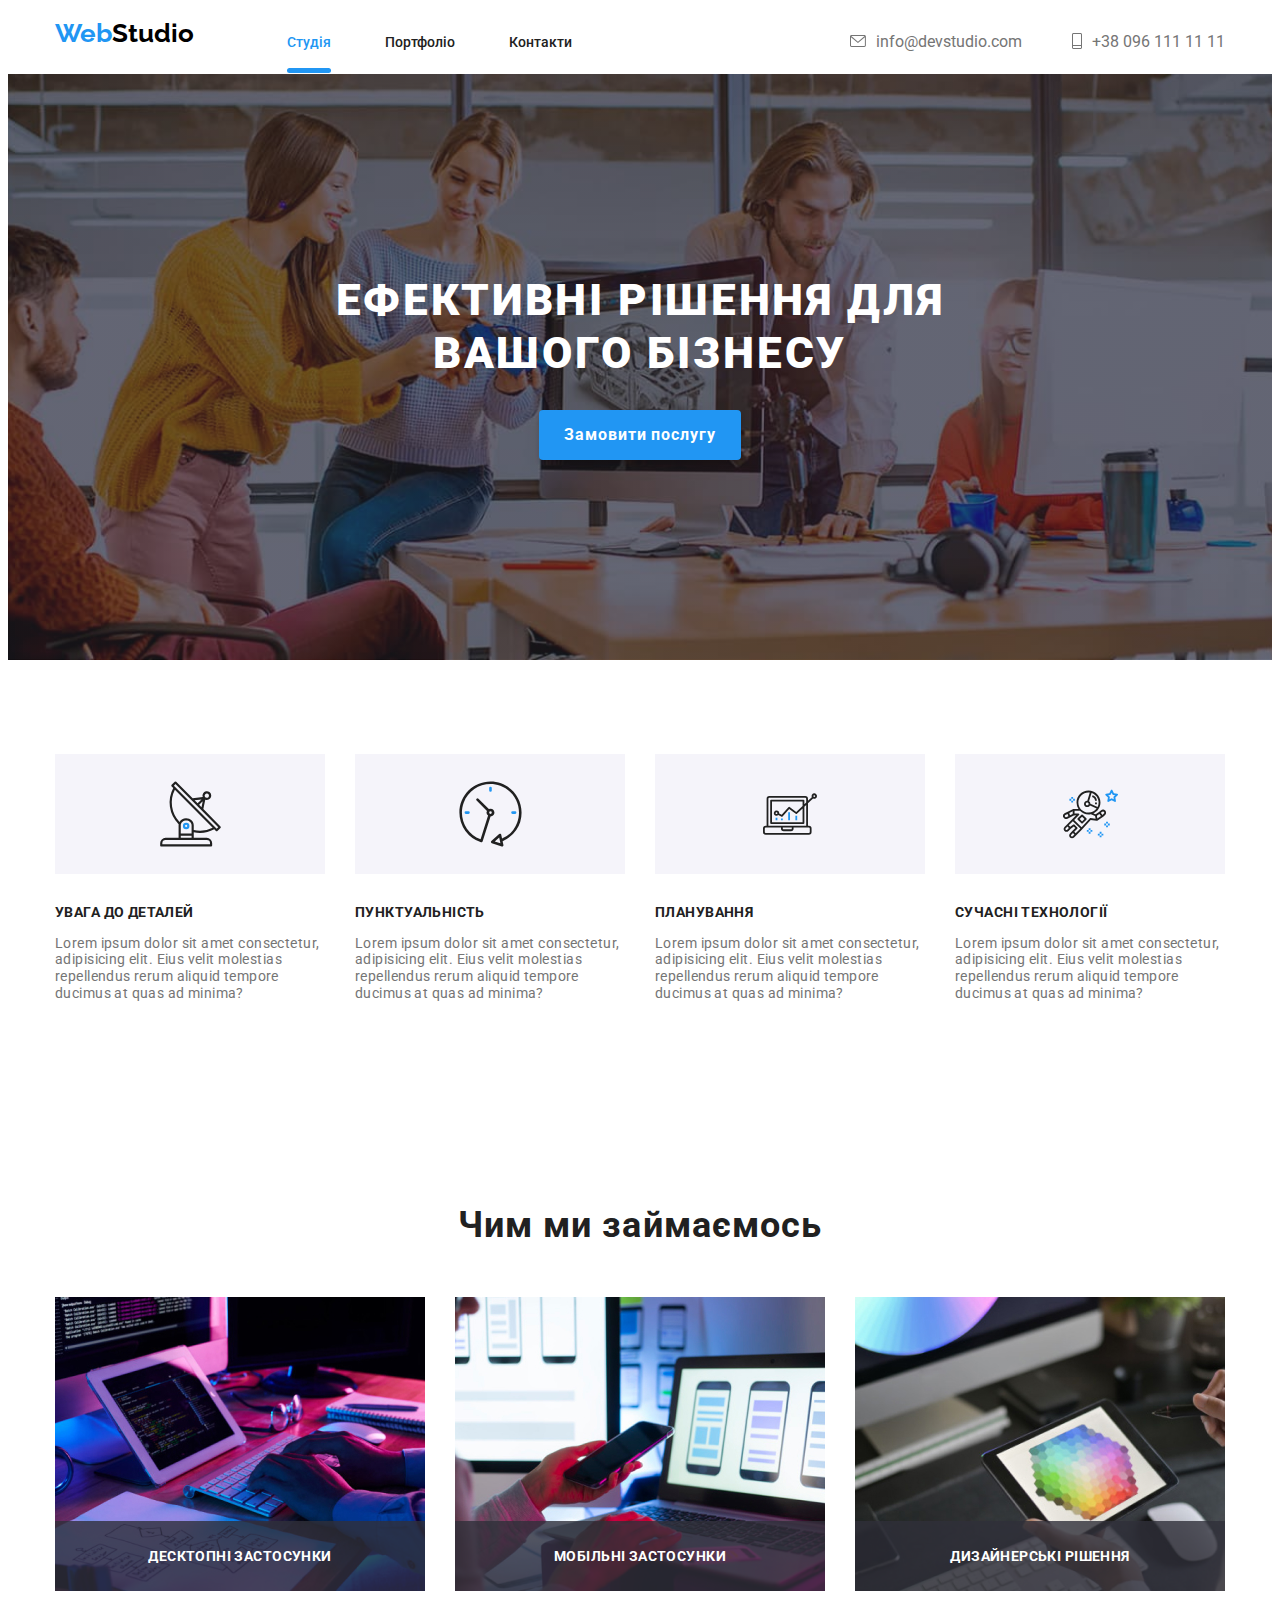
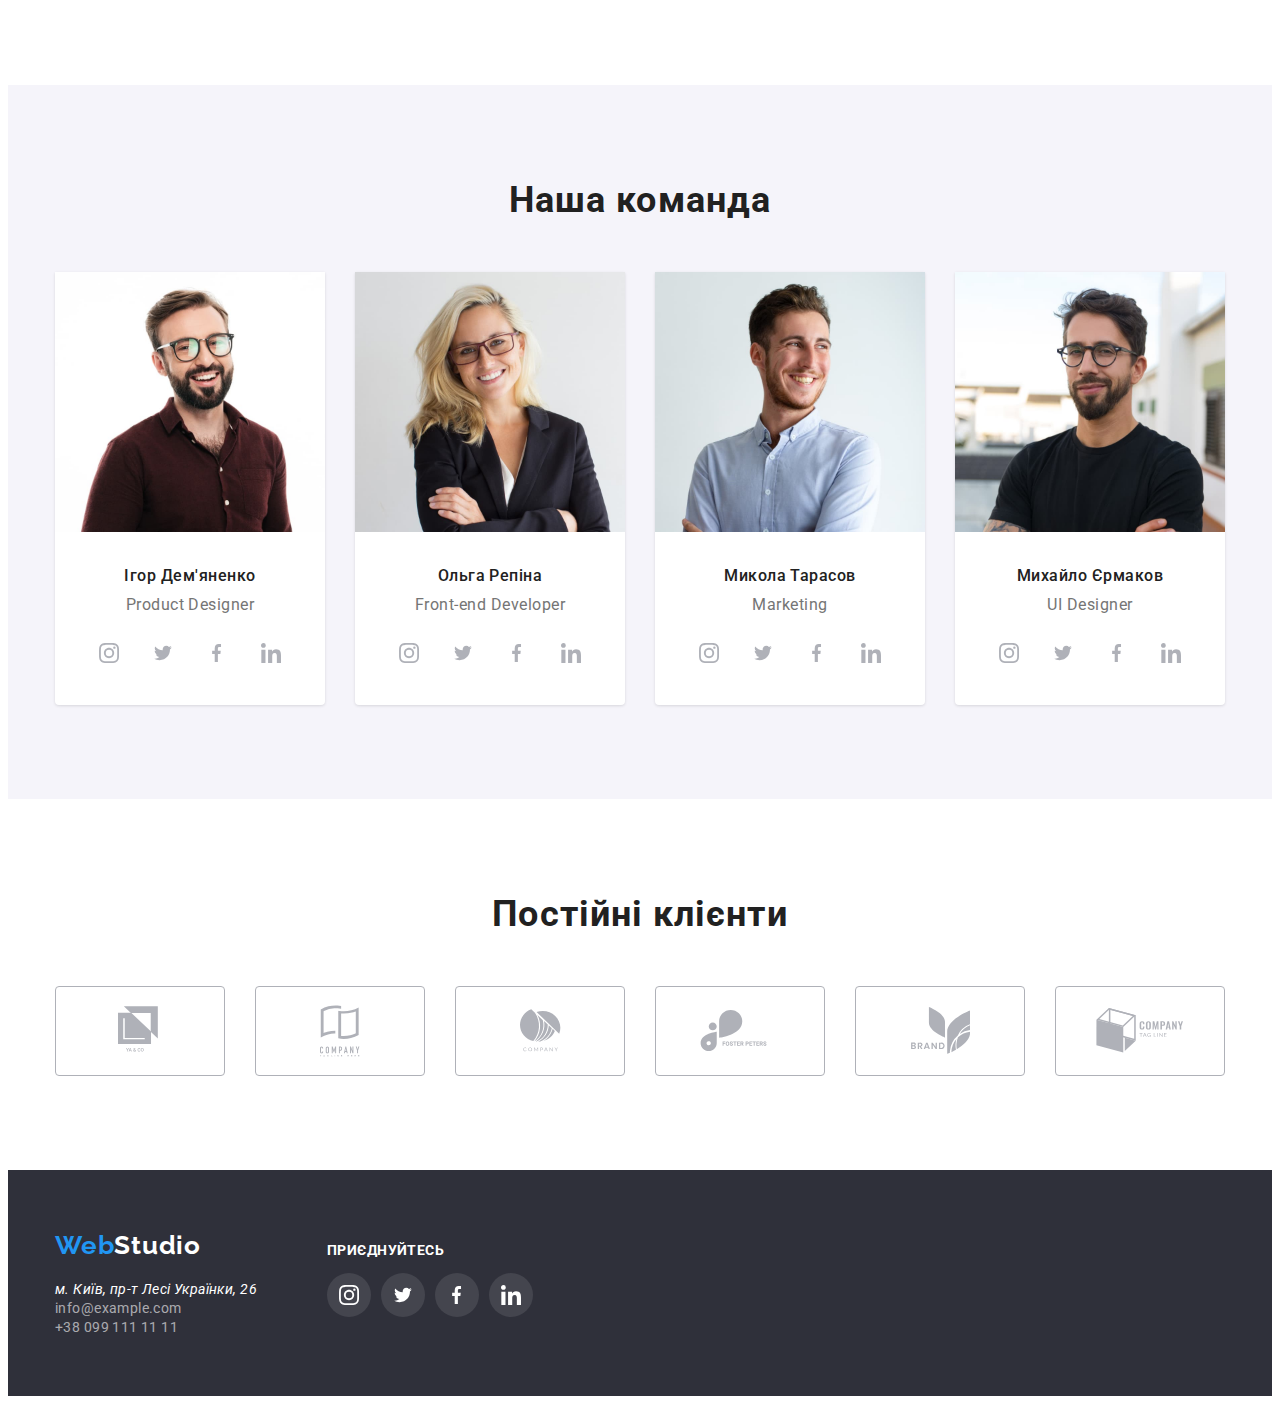
==== index.html @ d53042ca "add files" ====
<!DOCTYPE html>
<html lang="en">
<head>
    <meta charset="UTF-8">
    <meta http-equiv="X-UA-Compatible" content="IE=edge">
    <meta name="viewport" content="width=device-width, initial-scale=1.0">
    <title>WEB studio</title>
    <link href="https://fonts.googleapis.com/css2?family=Roboto:wght@700&family=Roboto:wght@400;500;700;900&display=swap" rel="stylesheet">
    <link href="https://fonts.googleapis.com/css2?family=Raleway:wght@700&family=Roboto:wght@400;500;700;900&display=swap" rel="stylesheet">
    <link rel="stylesheet" href="./css/main.min.css">
</head>
<body>
    <!-- Шапка -->
    <header class="header">
        <div class="container header-nav">
            <a href="./" class="logo"><span class="logo-span">Web</span>Studio</a>
            <nav class="navigation">
                <ul class="nav-list">
                    <li class="list-item"><a href="./" class="nav-link current">Студія</a></li>
                    <li class="list-item"><a href="./portfolio.html" rel="noopener noreferer" class="nav-link">Портфоліо</a></li>
                    <li class="list-item"><a href="" class="nav-link">Контакти</a></li>
                </ul>
            </nav>

            <ul class="link-list">
                <li class="list-link-item">
                    <a href="mailto:info@devstudio.com" class="info-link">
                    <svg class="nav-icons" width="16" height="12">
                        <use href="/img/icons.svg#icon-mail"></use>
                    </svg>
                    info@devstudio.com</a>
                </li>
                <li class="list-link-item">
                    <a href="tel:+380961111111" class="info-link">
                    <svg class="nav-icons" width="10" height="16">
                        <use href="/img/icons.svg#icon-phone"></use>
                    </svg>
                    +38 096 111 11 11</a>
                </li>
            </ul>
        </div>   
    </header>
    <main>
        <!-- Секція герой -->
        <section class="hero-section">
            <h1 class="hero-title">ЕФЕКТИВНІ РІШЕННЯ ДЛЯ<br> ВАШОГО БІЗНЕСУ</h1>
            <button type="button" class="button" data-modal-open>Замовити послугу</button>
            <!-- Модальне вікно -->
            <div class="backdrop is-hidden" data-backdrop>
                <div class="modal">
                    <button type="button" class="modal-button" data-modal-close></button>
                    <!-- Форма -->
                    <form class="form">
                        <h3>Залиште свої дані, ми Вам зателефонуємо</h3>
                        <ul class="fields">
                            <li class="field">
                                <label for="user-name">Ім'я</label>
                                <input class="form-field" type="text" name="user-name" id="user-name">
                                <svg class="form-icon">
                                    <use href="./img/form-icons.svg#icon-person"></use>
                                </svg>
                            </li>
                            <li class="field">
                                <label for="phone-number">Телефон</label>
                                <input class="form-field" type="tel" name="phone-number" id="phone-number">
                                <svg class="form-icon">
                                    <use href="./img/form-icons.svg#icon-phone"></use>
                                </svg>
                            </li>
                            <li class="field">
                                <label for="mail">Пошта</label>
                                <input class="form-field" type="text" name="mail" autocomplete="off" id="mail">
                                <svg class="form-icon">
                                    <use href="./img/form-icons.svg#icon-email"></use>
                                </svg>
                            </li>
                            <li class="field">
                                <label for="comments">Коментарі</label>
                                <textarea placeholder="Введіть текст" name="comments" id="comments" rows="10" class="textarea"></textarea>
                            </li>
                        </ul>
                        <div class="checkbox">
                            <label class="field-label" for="checkbox">
                                <input type="checkbox" name="checkbox" value="checkbox" id="checkbox" class="field-checkbox">
                                <svg width="16" height="15" class="checkbox-icon"><use href="./img/icons.svg#icon-checkbox"></use></svg>
                                Погоджуюсь з розсилкою і приймаю <a href="" class="modal-link">Умови договору</a>
                            </label>
                            
                        </div>
                         
                        <button type="submit">Надіслати</button>
                    </form>
                </div>
            </div>
        </section>
        <!-- Особливості -->
        <section class="section">
            <div class="container">
                <h2 class="visually-hidden">Особливості</h2>
                <ul class="features">
                    <li class="features-item">
                        <div class="features-icon">
                            <svg class="svg-icon" width="65" height="70">
                                <use href="/img/icons.svg#icon-antenna"></use>
                            </svg>
                        </div>
                        <h3 class="features-title">УВАГА ДО ДЕТАЛЕЙ</h3>
                        <p class="features-description">Lorem ipsum dolor sit amet consectetur, adipisicing elit. Eius velit molestias repellendus rerum aliquid tempore ducimus at quas ad minima?</p>
                    </li>
                    <li class="features-item">
                        <div class="features-icon">
                            <svg class="svg-icon" width="65" height="70">
                                <use href="/img/icons.svg#icon-clock"></use>
                            </svg>
                        </div>
                        <h3 class="features-title">ПУНКТУАЛЬНІСТЬ</h3>
                        <p class="features-description">Lorem ipsum dolor sit amet consectetur, adipisicing elit. Eius velit molestias repellendus rerum aliquid tempore ducimus at quas ad minima?</p>
                    </li>
                    <li class="features-item">
                        <div class="features-icon">
                            <svg class="svg-icon" width="70" height="54">
                                <use href="/img/icons.svg#icon-diagram"></use>
                            </svg>
                        </div>
                        <h3 class="features-title">ПЛАНУВАННЯ</h3>
                        <p class="features-description">Lorem ipsum dolor sit amet consectetur, adipisicing elit. Eius velit molestias repellendus rerum aliquid tempore ducimus at quas ad minima?</p>
                    </li>
                    <li class="features-item">
                        <div class="features-icon">
                            <svg class="svg-icon" width="55" height="60">
                                <use href="/img/icons.svg#icon-astronaut"></use>
                            </svg>
                        </div>
                        <h3 class="features-title">СУЧАСНІ ТЕХНОЛОГІЇ</h3>
                        <p class="features-description">Lorem ipsum dolor sit amet consectetur, adipisicing elit. Eius velit molestias repellendus rerum aliquid tempore ducimus at quas ad minima?</p>
                    </li>
                </ul>
            </div>
        </section>
        <!-- Чим ми займаємося -->
        <section class="section">
            <div class="container">
                <H2 class="section-title">Чим ми займаємось</H2>
                <ul class="images">
                    <li class="image-item"><div class="img-overlay"><p>ДЕСКТОПНІ ЗАСТОСУНКИ</p></div><img src="img/img1.jpg" alt="image." class="image"></li>
                    <li class="image-item"><div class="img-overlay"><p>МОБІЛЬНІ ЗАСТОСУНКИ</p></div><img src="img/img2.jpg" alt="image." class="image"></li>
                    <li class="image-item"><div class="img-overlay"><p>ДИЗАЙНЕРСЬКІ РІШЕННЯ</p></div><img src="img/img3.jpg" alt="image." class="image"></li>
                </ul>
            </div>
        </section>
        <!-- Наша команда -->
        <section class="team section">
            <div class="container our_team">
                <h2 class="section-title">Наша команда</h2>
                <ul class="peoples">
                    <li class="team_card">
                        <img src="img/man1.jpg" alt="man" class="team-img">
                        <p class="names">Ігор Дем'яненко</p>
                        <p class="description">Product Designer</p>
                        <ul class="social-network-list">
                            <li class="social-item"><a class="social-link" href=""><svg class="social-icon" width="20" height="20"><use href="./img/icons.svg#icon-instagram"></use></svg></a></li>
                            <li class="social-item"><a class="social-link" href=""><svg class="social-icon" width="20" height="16"><use href="./img/icons.svg#icon-twitter"></use></svg></a></li>
                            <li class="social-item"><a class="social-link" href=""><svg class="social-icon" width="10" height="20"><use href="./img/icons.svg#icon-facebook"></use></svg></a></li>
                            <li class="social-item"><a class="social-link" href=""><svg class="social-icon" width="20" height="20"><use href="./img/icons.svg#icon-linkedin"></use></svg></a></li>
                        </ul>
                    </li>
                    <li class="team_card">
                        <img src="img/woman.jpg" alt="woman" class="team-img">
                        <p class="names">Ольга Репіна</p>
                        <p class="description">Front-end Developer</p>
                        <ul class="social-network-list">
                            <li class="social-item"><a class="social-link" href=""><svg class="social-icon" width="20" height="20"><use href="./img/icons.svg#icon-instagram"></use></svg></a></li>
                            <li class="social-item"><a class="social-link" href=""><svg class="social-icon" width="20" height="16"><use href="./img/icons.svg#icon-twitter"></use></svg></a></li>
                            <li class="social-item"><a class="social-link" href=""><svg class="social-icon" width="10" height="20"><use href="./img/icons.svg#icon-facebook"></use></svg></a></li>
                            <li class="social-item"><a class="social-link" href=""><svg class="social-icon" width="20" height="20"><use href="./img/icons.svg#icon-linkedin"></use></svg></a></li>
                        </ul>
                    </li>
                    <li class="team_card">
                        <img src="img/man2.jpg" alt="man" class="team-img">
                        <p class="names">Микола Тарасов</p>
                        <p class="description">Marketing</p>
                        <ul class="social-network-list">
                            <li class="social-item"><a class="social-link" href=""><svg class="social-icon" width="20" height="20"><use href="./img/icons.svg#icon-instagram"></use></svg></a></li>
                            <li class="social-item"><a class="social-link" href=""><svg class="social-icon" width="20" height="16"><use href="./img/icons.svg#icon-twitter"></use></svg></a></li>
                            <li class="social-item"><a class="social-link" href=""><svg class="social-icon" width="10" height="20"><use href="./img/icons.svg#icon-facebook"></use></svg></a></li>
                            <li class="social-item"><a class="social-link" href=""><svg class="social-icon" width="20" height="20"><use href="./img/icons.svg#icon-linkedin"></use></svg></a></li>
                        </ul>
                    </li>
                    <li class="team_card">
                        <img src="img/man3.jpg" alt="man" class="team-img">
                        <p class="names">Михайло Єрмаков</p>
                        <p class="description">UI Designer</p>
                        <ul class="social-network-list">
                            <li class="social-item"><a class="social-link" href=""><svg class="social-icon" width="20" height="20"><use href="./img/icons.svg#icon-instagram"></use></svg></a></li>
                            <li class="social-item"><a class="social-link" href=""><svg class="social-icon" width="20" height="16"><use href="./img/icons.svg#icon-twitter"></use></svg></a></li>
                            <li class="social-item"><a class="social-link" href=""><svg class="social-icon" width="10" height="20"><use href="./img/icons.svg#icon-facebook"></use></svg></a></li>
                            <li class="social-item"><a class="social-link" href=""><svg class="social-icon" width="20" height="20"><use href="./img/icons.svg#icon-linkedin"></use></svg></a></li>
                        </ul>
                    </li>
                </ul>
            </div>
        </section>
        <!-- Клієнти -->
        <section class="section">
            <div class="container">
                <h2 class="section-title">Постійні клієнти</h2>
                <ul class="customers-list">
                    <li class="customer-item"><a class="customer-link" href=""><svg class="customer-icon" width="44" height="49"><use href="./img/icons.svg#icon-logo-1"></use></svg></a></li>
                    <li class="customer-item"><a class="customer-link" href=""><svg class="customer-icon" width="40" height="52"><use href="./img/icons.svg#icon-logo-2"></use></svg></a></li>
                    <li class="customer-item"><a class="customer-link" href=""><svg class="customer-icon" width="41" height="43"><use href="./img/icons.svg#icon-logo-3"></use></svg></a></li>
                    <li class="customer-item"><a class="customer-link" href=""><svg class="customer-icon" width="80" height="42"><use href="./img/icons.svg#icon-logo-4"></use></svg></a></li>
                    <li class="customer-item"><a class="customer-link" href=""><svg class="customer-icon" width="59" height="47"><use href="./img/icons.svg#icon-logo-5"></use></svg></a></li>
                    <li class="customer-item"><a class="customer-link" href=""><svg class="customer-icon" width="88" height="45"><use href="./img/icons.svg#icon-logo-6"></use></svg></a></li>
                </ul>
            </div>
            
        </section>
    </main>
    <!-- Підвал -->
    <footer class="footer">
        <div class="container footer_div">
            <div>
                <a href="" class="logofooter"><span class="logo-span">Web</span>Studio</a>
                <address class="address">м. Київ, пр-т Лесі Українки, 26</address>
                <ul>
                    <li><a href="mailto:info@example.com" class="footer-link">info@example.com</a></li>
                    <li><a href="tel:+380961111111" class="footer-link">+38 099 111 11 11</a></li>
                </ul>
            </div>
            
            <div class="join">
                <h3>ПРИЄДНУЙТЕСЬ</h3>
                <ul class="footer-icons">
                    <li class="social-item"><a class="footer-social-link" href=""><svg class="footer-icon" width="20" height="20"><use href="./img/icons.svg#icon-instagram"></use></svg></a></li>
                    <li class="social-item"><a class="footer-social-link" href=""><svg class="footer-icon" width="20" height="16"><use href="./img/icons.svg#icon-twitter"></use></svg></a></li>
                    <li class="social-item"><a class="footer-social-link" href=""><svg class="footer-icon" width="10" height="20"><use href="./img/icons.svg#icon-facebook"></use></svg></a></li>
                    <li class="social-item"><a class="footer-social-link" href=""><svg class="footer-icon" width="20" height="20"><use href="./img/icons.svg#icon-linkedin"></use></svg></a></li>
                </ul>
            </div>
        </div>
    </footer>

    <script>
        const refs = {
            openModalBtn: document.querySelector("[data-modal-open]"),
            closeModalBtn: document.querySelector("[data-modal-close]"),
            backdrop: document.querySelector("[data-backdrop]"),
        };

        refs.openModalBtn.addEventListener('click', toggleModal);
        refs.closeModalBtn.addEventListener('click', toggleModal);

        function toggleModal() {
            refs.backdrop.classList.toggle('is-hidden');
        }
    </script>
</body>
</html>
---- css/main.min.css ----
:root{--primary-color: #212121;--text-color: #757575;--secondary-color: #FFFFFF;--secondary-link-color: rgba(255, 255, 255, 0.6);--accent-color: #2196F3;--grey: #F5F4FA;--svg: #AFB1B8}html{-webkit-box-sizing:border-box;box-sizing:border-box}*,*::before,*::after{-webkit-box-sizing:inherit;box-sizing:inherit}body{color:var(--text-color);background-color:var(--secondary-color);font-family:roboto,sans-serif}a{text-decoration:none}h1,h2,h3,p,ul{margin-top:0}ul{list-style:none;margin:0;padding:0}.section{padding-top:94px;padding-bottom:94px;margin-top:0;margin-bottom:0}.section-title{color:var(--primary-color);font-family:Roboto,sans-serif;font-weight:700;font-size:36px;line-height:1.2;text-align:center;letter-spacing:.03em;margin-bottom:50px}.container{width:1200px;margin-right:auto;margin-left:auto;padding-left:15px;padding-right:15px;margin-top:0px}.visually-hidden{position:absolute;width:1px;height:1px;border:0;margin:-1px;padding:0;clip:rect(0 0 0 0);overflow:hidden}.line{position:absolute;width:100%;height:0px;left:0px;top:66px;border:.5px solid #ececec}.logo-span,.nav-link:hover,.nav-link:focus,.info-link:hover,.info-link:focus{color:var(--accent-color)}.header-nav{margin-bottom:0}.logo{color:#000;font-family:Raleway,sans-serif;font-weight:700;font-size:26px;line-height:1.2;letter-spacing:3%;margin-top:10px;margin-bottom:25px}.nav-list{list-style:none;display:-webkit-box;display:-ms-flexbox;display:flex;margin-left:93px}.list-item{color:var(--text-color);margin-right:54px}.list-item:last-child{margin-right:0}.nav-link{color:var(--primary-color);font-family:Roboto,sans-serif;font-weight:500;font-size:14px;line-height:1.2;position:relative;padding-top:23px;padding-bottom:23px}.nav-link.current{color:var(--accent-color)}.nav-link.current::after{position:absolute;content:"";bottom:0;left:0;height:5px;width:100%;background-color:var(--accent-color);border-radius:4px}.header-nav,.link-list{display:-webkit-box;display:-ms-flexbox;display:flex;-webkit-box-pack:start;-ms-flex-pack:start;justify-content:flex-start;-webkit-box-align:center;-ms-flex-align:center;align-items:center}.link-list li+li{margin-left:50px}.link-list{margin-left:auto}.info-link{display:-webkit-box;display:-ms-flexbox;display:flex;-webkit-box-align:center;-ms-flex-align:center;align-items:center;color:var(--text-color)}.link-list .info-link:hover,.link-list .info-link:focus{fill:var(--accent-color)}.nav-icons{margin-right:10px;fill:currentColor}.hero-section{background-color:#2f303a;padding-bottom:200px;padding-top:200px;text-align:center;background-image:-webkit-gradient(linear, left top, right top, from(rgba(47, 48, 58, 0.4)), to(rgba(47, 48, 58, 0.4))),url(../img/background.jpg);background-image:linear-gradient(to right, rgba(47, 48, 58, 0.4), rgba(47, 48, 58, 0.4)),url(../img/background.jpg);background-position:center;background-size:cover;background-repeat:no-repeat}.hero-title{color:var(--secondary-color);font-family:Roboto,sans-serif;font-weight:900;font-size:44px;line-height:1.2;margin-right:auto;margin-left:auto;margin-bottom:30px;letter-spacing:.06em}.button{background-color:var(--accent-color);color:var(--secondary-color);font-family:Roboto,sans-serif;font-weight:700;font-size:16px;line-height:1.2;text-align:center;border:none;border-radius:4px;min-width:200px;height:50px;display:inline-block;padding:10px 25px;-webkit-box-shadow:0px 4px 4px rgba(0,0,0,.15);box-shadow:0px 4px 4px rgba(0,0,0,.15);letter-spacing:.06em;cursor:pointer}.backdrop{position:fixed;z-index:2;top:0;left:0;width:100%;height:100%;background-color:rgba(0,0,0,.2);opacity:1;-webkit-transition:opacity 300ms cubic-bezier(0.4, 0, 0.2, 1);transition:opacity 300ms cubic-bezier(0.4, 0, 0.2, 1)}.backdrop.is-hidden{opacity:0;pointer-events:none}.modal{position:absolute;top:50%;left:50%;width:528px;height:581px;padding:40px;background-color:var(--secondary-color);-webkit-transform:translate(-50%, -50%) scale(1);transform:translate(-50%, -50%) scale(1);-webkit-transition:-webkit-transform 300ms cubic-bezier(0.4, 0, 0.2, 1);transition:-webkit-transform 300ms cubic-bezier(0.4, 0, 0.2, 1);transition:transform 300ms cubic-bezier(0.4, 0, 0.2, 1);transition:transform 300ms cubic-bezier(0.4, 0, 0.2, 1), -webkit-transform 300ms cubic-bezier(0.4, 0, 0.2, 1)}.backdrop.is-hidden .modal{-webkit-transform:translate(-50%, -50%) scale(0.7);transform:translate(-50%, -50%) scale(0.7)}.modal-button{position:absolute;background-image:url(../img/close.svg);width:30px;height:30px;top:8px;right:8px;border:none;background-color:var(--secondary-color);cursor:pointer}.form,.fields,.field{display:-webkit-box;display:-ms-flexbox;display:flex;-webkit-box-orient:vertical;-webkit-box-direction:normal;-ms-flex-direction:column;flex-direction:column}.form h3{font-size:20px;margin-bottom:30px;color:var(--primary-color)}.field{position:relative}.field:not(:last-child){margin-bottom:10px}.field:focus-within .form-field,.field:hover .form-field,.field:focus-within .textarea,.field:hover .textarea{border:1px solid var(--accent-color)}.field:focus-within .form-icon,.field:hover .form-icon{fill:var(--accent-color)}.form-field,.textarea{padding-left:42px;height:40px;border:1px solid rgba(33,33,33,.2);border-radius:4px;-webkit-transition:border 250ms cubic-bezier(0.4, 0, 0.2, 1);transition:border 250ms cubic-bezier(0.4, 0, 0.2, 1);outline:none}.form label{text-align:left;margin-bottom:4px}.form-icon{position:absolute;top:35px;left:14px;width:18px;height:18px;fill:#212121;-webkit-transition:fill 250ms cubic-bezier(0.4, 0, 0.2, 1);transition:fill 250ms cubic-bezier(0.4, 0, 0.2, 1)}.field-checkbox{-webkit-appearance:none;-moz-appearance:none;appearance:none}.checkbox-icon{display:inline-block;margin-right:8px;padding:0;border:2px solid var(--primary-color);border-radius:2px}.field-checkbox:focus-within+.checkbox-icon{border:2px solid var(--accent-color)}.field-checkbox:checked+.checkbox-icon{background-color:var(--accent-color);border:2px solid var(--accent-color)}.field-label a{color:var(--accent-color);text-decoration:underline}.textarea{resize:none;height:120px;font-size:14px;padding:12px 16px;margin-bottom:20px}.checkbox{margin-bottom:15px}.form button{width:200px;height:50px;background:#2196f3;color:var(--secondary-color);border:none;border-radius:4px;font-family:Roboto,sans-serif;font-weight:700;font-size:16px;line-height:30px;letter-spacing:.06em;text-align:center;margin-right:auto;margin-left:auto;cursor:pointer;margin-bottom:40px}.features{display:-webkit-box;display:-ms-flexbox;display:flex;-webkit-box-pack:justify;-ms-flex-pack:justify;justify-content:space-between}.features-title{color:var(--primary-color);font-family:Roboto,sans-serif;font-weight:700;font-size:14px;line-height:1.2;letter-spacing:.03em}.features-description{color:var(--text-color);font-family:Roboto,sans-serif;font-weight:400;font-weight:400;font-size:14px;line-height:1.2;letter-spacing:.03em}.features-item{width:270px}.features-icon{background-color:var(--grey);width:270px;height:120px;display:-webkit-box;display:-ms-flexbox;display:flex;-webkit-box-pack:center;-ms-flex-pack:center;justify-content:center;-webkit-box-align:center;-ms-flex-align:center;align-items:center;margin-bottom:30px}.team{background-color:#f5f4fa}.peoples{display:-webkit-box;display:-ms-flexbox;display:flex}.team_card{background-color:#fff;-webkit-box-shadow:0px 2px 1px 0px rgba(0,0,0,.2);box-shadow:0px 2px 1px 0px rgba(0,0,0,.2);-webkit-box-shadow:0px 1px 1px 0px rgba(0,0,0,.1411764706);box-shadow:0px 1px 1px 0px rgba(0,0,0,.1411764706);-webkit-box-shadow:0px 1px 3px 0px rgba(0,0,0,.1215686275);box-shadow:0px 1px 3px 0px rgba(0,0,0,.1215686275);text-align:center;border-radius:0px 0px 4px 4px;width:270px;padding-bottom:30px}.team_card:not(:last-child){margin-right:30px}.team-img{width:270px;height:260px;margin-bottom:30px}.names{color:var(--primary-color);font-family:Roboto,sans-serif;font-weight:500;font-size:16px;line-height:1.2;letter-spacing:.03em;margin-bottom:10px}.description{color:var(--text-color);font-family:Roboto,sans-serif;font-weight:400;font-size:16px;line-height:1.2;letter-spacing:.03em;margin-bottom:16px}.social-network-list{display:-webkit-box;display:-ms-flexbox;display:flex;-webkit-box-pack:center;-ms-flex-pack:center;justify-content:center;-webkit-box-align:center;-ms-flex-align:center;align-items:center}.social-item:not(:last-child){margin-right:10px}.social-link{display:-webkit-inline-box;display:-ms-inline-flexbox;display:inline-flex;-webkit-box-align:center;-ms-flex-align:center;align-items:center;-webkit-box-pack:center;-ms-flex-pack:center;justify-content:center;width:44px;height:44px;border-radius:50%;fill:var(--svg)}.social-link:hover,.social-link:focus{fill:var(--secondary-color);background-color:var(--accent-color)}.images{display:-webkit-box;display:-ms-flexbox;display:flex;-webkit-box-pack:justify;-ms-flex-pack:justify;justify-content:space-between}.image{width:370px}.image-item{position:relative;width:370px;height:294px}.image-item:not(:last-child){margin-right:30px}.img-overlay{position:absolute;z-index:1;left:0;bottom:0;width:100%;height:70px;background:rgba(47,48,58,.8);padding-top:27px;padding-bottom:27px;text-align:center}.img-overlay p{color:var(--secondary-color);font-family:Roboto,sans-serif;font-weight:700;font-size:14px;line-height:1.2;letter-spacing:.03em}.customers-list{display:-webkit-box;display:-ms-flexbox;display:flex;-webkit-box-pack:center;-ms-flex-pack:center;justify-content:center;-webkit-box-align:center;-ms-flex-align:center;align-items:center}.customer-link{width:170px;height:90px;border:1px solid var(--svg);border-radius:4px;display:-webkit-box;display:-ms-flexbox;display:flex;-webkit-box-pack:center;-ms-flex-pack:center;justify-content:center;-webkit-box-align:center;-ms-flex-align:center;align-items:center;fill:var(--svg)}.customer-link:hover{fill:var(--accent-color);border:1px solid var(--accent-color)}.customer-item:not(:last-child){margin-right:30px}.footer{background-color:#2f303a;padding-top:60px;padding-bottom:60px}.footer_div{display:-webkit-box;display:-ms-flexbox;display:flex}.logofooter{color:var(--secondary-color);font-family:Raleway,sans-serif;font-weight:700;font-size:26px;line-height:1.2;letter-spacing:.03em}.address{color:var(--secondary-color);font-family:Roboto,sans-serif;font-weight:400;font-size:14px;line-height:1.2;margin-top:20px;letter-spacing:.03em}.footer-link{color:var(--secondary-link-color);font-family:Roboto,sans-serif;font-weight:400;font-size:14px;line-height:1.2;margin-top:9px;letter-spacing:.03em}.join{margin-left:70px;margin-top:12px}.join h3{font-family:Roboto,sans-serif;font-weight:700;font-size:14px;line-height:1.2;letter-spacing:.03em;color:var(--secondary-color)}.footer-social-link{display:-webkit-inline-box;display:-ms-inline-flexbox;display:inline-flex;-webkit-box-align:center;-ms-flex-align:center;align-items:center;-webkit-box-pack:center;-ms-flex-pack:center;justify-content:center;width:44px;height:44px;border-radius:50%;background-color:rgba(255,255,255,.1)}.footer-social-link:hover{background-color:var(--accent-color)}.footer-icons{display:-webkit-box;display:-ms-flexbox;display:flex}.footer-icon{fill:var(--secondary-color)}.filters_div{display:-webkit-box;display:-ms-flexbox;display:flex;-webkit-box-pack:center;-ms-flex-pack:center;justify-content:center;margin-top:94px}.filters{display:-webkit-box;display:-ms-flexbox;display:flex;-webkit-box-pack:center;-ms-flex-pack:center;justify-content:center}.filter-button:not(:last-child){margin-right:8px}.filter-button{cursor:pointer;height:30px;margin-bottom:50px}.link-text{color:var(--primary-color);font-family:Roboto,sans-serif;font-weight:500;font-size:16px;line-height:1.2;letter-spacing:.03em;display:inline-block;border-radius:4px;padding:6px 25px;background-color:#f5f4fa;min-width:73px}.link-text:hover,.link-text:focus{background-color:var(--accent-color);color:var(--secondary-color)}.examples{display:-webkit-box;display:-ms-flexbox;display:flex;-webkit-box-pack:space-evenly;-ms-flex-pack:space-evenly;justify-content:space-evenly;-ms-flex-wrap:wrap;flex-wrap:wrap}.example-card{display:block;margin-bottom:30px;border:1px solid #eee;-webkit-box-flex:0;-ms-flex:0 32%;flex:0 32%}.example-card:hover{-webkit-box-shadow:0px 1px 1px rgba(0,0,0,.12),0px 4px 4px rgba(0,0,0,.06),1px 4px 6px rgba(0,0,0,.16);box-shadow:0px 1px 1px rgba(0,0,0,.12),0px 4px 4px rgba(0,0,0,.06),1px 4px 6px rgba(0,0,0,.16)}.img-thumb{position:relative;overflow:hidden}.img-thumb:hover .overlay,.img-thumb:focus .overlay{-webkit-transform:translateY(0);transform:translateY(0)}.overlay{position:absolute;width:100%;height:100%;top:0;left:0;background-color:rgba(33,150,243,.9);padding:35px 15px;margin:0;font-family:Roboto,sans-serif;font-weight:400;font-size:18px;line-height:1.5;letter-spacing:.03em;color:var(--secondary-color);text-align:center;-webkit-transform:translateY(100%);transform:translateY(100%);-webkit-transition:-webkit-transform 250ms cubic-bezier(0.4, 0, 0.2, 1);transition:-webkit-transform 250ms cubic-bezier(0.4, 0, 0.2, 1);transition:transform 250ms cubic-bezier(0.4, 0, 0.2, 1);transition:transform 250ms cubic-bezier(0.4, 0, 0.2, 1), -webkit-transform 250ms cubic-bezier(0.4, 0, 0.2, 1)}.example_image{display:block;width:100%;overflow:hidden}.items-descritption{color:var(--primary-color);font-family:Roboto,sans-serif;font-weight:700;font-size:18px;line-height:1.2px;letter-spacing:.06em;margin-top:20px;text-align:center}.example-description{color:var(--text-color);font-family:Roboto,sans-serif;font-weight:400;font-size:16px;line-height:1.2;letter-spacing:.03em;margin-bottom:20px;text-align:center}.hide{display:none}/*# sourceMappingURL=main.min.css.map */
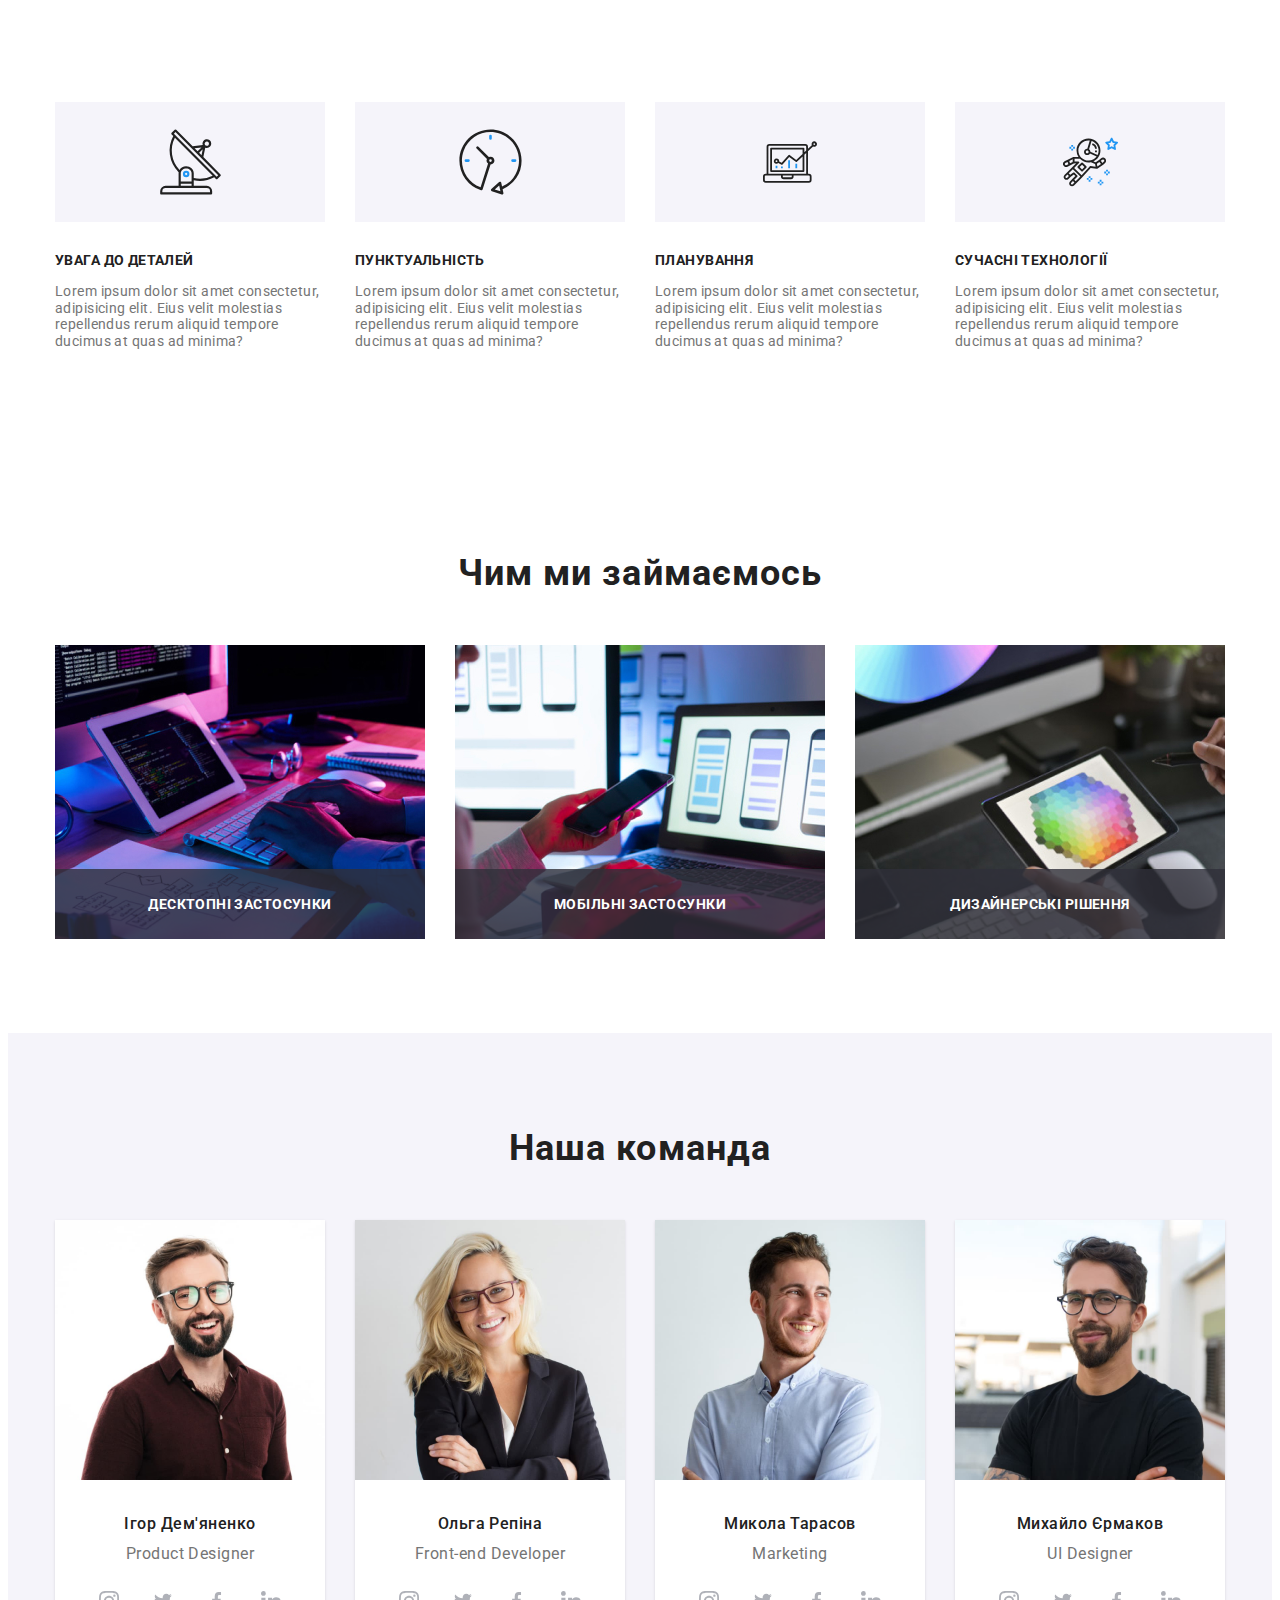
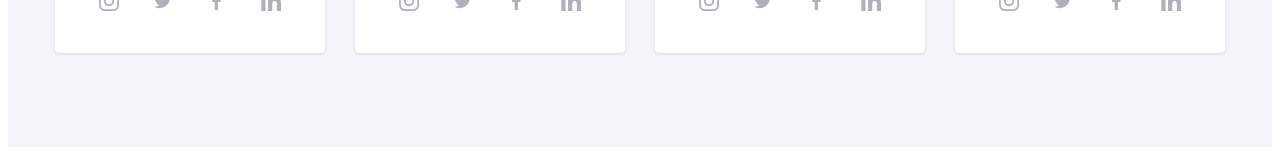
==== commit 4e8cd1c5: "update features for tablet" ====
--- a/index.html
+++ b/index.html
@@ -11,7 +11,7 @@
 </head>
 <body>
     <!-- Шапка -->
-    <header class="header">
+    <!-- <header class="header">
         <div class="container header-nav">
             <a href="./" class="logo"><span class="logo-span">Web</span>Studio</a>
             <nav class="navigation">
@@ -39,18 +39,18 @@
                 </li>
             </ul>
         </div>   
-    </header>
+    </header> -->
     <main>
         <!-- Секція герой -->
-        <section class="hero-section">
+        <!-- <section class="hero-section">
             <h1 class="hero-title">ЕФЕКТИВНІ РІШЕННЯ ДЛЯ<br> ВАШОГО БІЗНЕСУ</h1>
             <button type="button" class="button" data-modal-open>Замовити послугу</button>
             <!-- Модальне вікно -->
-            <div class="backdrop is-hidden" data-backdrop>
+            <!-- <div class="backdrop is-hidden" data-backdrop>
                 <div class="modal">
                     <button type="button" class="modal-button" data-modal-close></button>
                     <!-- Форма -->
-                    <form class="form">
+                    <!-- <form class="form">
                         <h3>Залиште свої дані, ми Вам зателефонуємо</h3>
                         <ul class="fields">
                             <li class="field">
@@ -92,7 +92,7 @@
                     </form>
                 </div>
             </div>
-        </section>
+        </section> -->
         <!-- Особливості -->
         <section class="section">
             <div class="container">
@@ -201,7 +201,7 @@
             </div>
         </section>
         <!-- Клієнти -->
-        <section class="section">
+        <!-- <section class="section">
             <div class="container">
                 <h2 class="section-title">Постійні клієнти</h2>
                 <ul class="customers-list">
@@ -214,10 +214,10 @@
                 </ul>
             </div>
             
-        </section>
+        </section> -->
     </main>
     <!-- Підвал -->
-    <footer class="footer">
+    <!-- <footer class="footer">
         <div class="container footer_div">
             <div>
                 <a href="" class="logofooter"><span class="logo-span">Web</span>Studio</a>
@@ -238,7 +238,7 @@
                 </ul>
             </div>
         </div>
-    </footer>
+    </footer> -->
 
     <script>
         const refs = {
--- a/css/main.min.css
+++ b/css/main.min.css
@@ -1 +1 @@
-:root{--primary-color: #212121;--text-color: #757575;--secondary-color: #FFFFFF;--secondary-link-color: rgba(255, 255, 255, 0.6);--accent-color: #2196F3;--grey: #F5F4FA;--svg: #AFB1B8}html{-webkit-box-sizing:border-box;box-sizing:border-box}*,*::before,*::after{-webkit-box-sizing:inherit;box-sizing:inherit}body{color:var(--text-color);background-color:var(--secondary-color);font-family:roboto,sans-serif}a{text-decoration:none}h1,h2,h3,p,ul{margin-top:0}ul{list-style:none;margin:0;padding:0}.section{padding-top:94px;padding-bottom:94px;margin-top:0;margin-bottom:0}.section-title{color:var(--primary-color);font-family:Roboto,sans-serif;font-weight:700;font-size:36px;line-height:1.2;text-align:center;letter-spacing:.03em;margin-bottom:50px}.container{width:1200px;margin-right:auto;margin-left:auto;padding-left:15px;padding-right:15px;margin-top:0px}.visually-hidden{position:absolute;width:1px;height:1px;border:0;margin:-1px;padding:0;clip:rect(0 0 0 0);overflow:hidden}.line{position:absolute;width:100%;height:0px;left:0px;top:66px;border:.5px solid #ececec}.logo-span,.nav-link:hover,.nav-link:focus,.info-link:hover,.info-link:focus{color:var(--accent-color)}.header-nav{margin-bottom:0}.logo{color:#000;font-family:Raleway,sans-serif;font-weight:700;font-size:26px;line-height:1.2;letter-spacing:3%;margin-top:10px;margin-bottom:25px}.nav-list{list-style:none;display:-webkit-box;display:-ms-flexbox;display:flex;margin-left:93px}.list-item{color:var(--text-color);margin-right:54px}.list-item:last-child{margin-right:0}.nav-link{color:var(--primary-color);font-family:Roboto,sans-serif;font-weight:500;font-size:14px;line-height:1.2;position:relative;padding-top:23px;padding-bottom:23px}.nav-link.current{color:var(--accent-color)}.nav-link.current::after{position:absolute;content:"";bottom:0;left:0;height:5px;width:100%;background-color:var(--accent-color);border-radius:4px}.header-nav,.link-list{display:-webkit-box;display:-ms-flexbox;display:flex;-webkit-box-pack:start;-ms-flex-pack:start;justify-content:flex-start;-webkit-box-align:center;-ms-flex-align:center;align-items:center}.link-list li+li{margin-left:50px}.link-list{margin-left:auto}.info-link{display:-webkit-box;display:-ms-flexbox;display:flex;-webkit-box-align:center;-ms-flex-align:center;align-items:center;color:var(--text-color)}.link-list .info-link:hover,.link-list .info-link:focus{fill:var(--accent-color)}.nav-icons{margin-right:10px;fill:currentColor}.hero-section{background-color:#2f303a;padding-bottom:200px;padding-top:200px;text-align:center;background-image:-webkit-gradient(linear, left top, right top, from(rgba(47, 48, 58, 0.4)), to(rgba(47, 48, 58, 0.4))),url(../img/background.jpg);background-image:linear-gradient(to right, rgba(47, 48, 58, 0.4), rgba(47, 48, 58, 0.4)),url(../img/background.jpg);background-position:center;background-size:cover;background-repeat:no-repeat}.hero-title{color:var(--secondary-color);font-family:Roboto,sans-serif;font-weight:900;font-size:44px;line-height:1.2;margin-right:auto;margin-left:auto;margin-bottom:30px;letter-spacing:.06em}.button{background-color:var(--accent-color);color:var(--secondary-color);font-family:Roboto,sans-serif;font-weight:700;font-size:16px;line-height:1.2;text-align:center;border:none;border-radius:4px;min-width:200px;height:50px;display:inline-block;padding:10px 25px;-webkit-box-shadow:0px 4px 4px rgba(0,0,0,.15);box-shadow:0px 4px 4px rgba(0,0,0,.15);letter-spacing:.06em;cursor:pointer}.backdrop{position:fixed;z-index:2;top:0;left:0;width:100%;height:100%;background-color:rgba(0,0,0,.2);opacity:1;-webkit-transition:opacity 300ms cubic-bezier(0.4, 0, 0.2, 1);transition:opacity 300ms cubic-bezier(0.4, 0, 0.2, 1)}.backdrop.is-hidden{opacity:0;pointer-events:none}.modal{position:absolute;top:50%;left:50%;width:528px;height:581px;padding:40px;background-color:var(--secondary-color);-webkit-transform:translate(-50%, -50%) scale(1);transform:translate(-50%, -50%) scale(1);-webkit-transition:-webkit-transform 300ms cubic-bezier(0.4, 0, 0.2, 1);transition:-webkit-transform 300ms cubic-bezier(0.4, 0, 0.2, 1);transition:transform 300ms cubic-bezier(0.4, 0, 0.2, 1);transition:transform 300ms cubic-bezier(0.4, 0, 0.2, 1), -webkit-transform 300ms cubic-bezier(0.4, 0, 0.2, 1)}.backdrop.is-hidden .modal{-webkit-transform:translate(-50%, -50%) scale(0.7);transform:translate(-50%, -50%) scale(0.7)}.modal-button{position:absolute;background-image:url(../img/close.svg);width:30px;height:30px;top:8px;right:8px;border:none;background-color:var(--secondary-color);cursor:pointer}.form,.fields,.field{display:-webkit-box;display:-ms-flexbox;display:flex;-webkit-box-orient:vertical;-webkit-box-direction:normal;-ms-flex-direction:column;flex-direction:column}.form h3{font-size:20px;margin-bottom:30px;color:var(--primary-color)}.field{position:relative}.field:not(:last-child){margin-bottom:10px}.field:focus-within .form-field,.field:hover .form-field,.field:focus-within .textarea,.field:hover .textarea{border:1px solid var(--accent-color)}.field:focus-within .form-icon,.field:hover .form-icon{fill:var(--accent-color)}.form-field,.textarea{padding-left:42px;height:40px;border:1px solid rgba(33,33,33,.2);border-radius:4px;-webkit-transition:border 250ms cubic-bezier(0.4, 0, 0.2, 1);transition:border 250ms cubic-bezier(0.4, 0, 0.2, 1);outline:none}.form label{text-align:left;margin-bottom:4px}.form-icon{position:absolute;top:35px;left:14px;width:18px;height:18px;fill:#212121;-webkit-transition:fill 250ms cubic-bezier(0.4, 0, 0.2, 1);transition:fill 250ms cubic-bezier(0.4, 0, 0.2, 1)}.field-checkbox{-webkit-appearance:none;-moz-appearance:none;appearance:none}.checkbox-icon{display:inline-block;margin-right:8px;padding:0;border:2px solid var(--primary-color);border-radius:2px}.field-checkbox:focus-within+.checkbox-icon{border:2px solid var(--accent-color)}.field-checkbox:checked+.checkbox-icon{background-color:var(--accent-color);border:2px solid var(--accent-color)}.field-label a{color:var(--accent-color);text-decoration:underline}.textarea{resize:none;height:120px;font-size:14px;padding:12px 16px;margin-bottom:20px}.checkbox{margin-bottom:15px}.form button{width:200px;height:50px;background:#2196f3;color:var(--secondary-color);border:none;border-radius:4px;font-family:Roboto,sans-serif;font-weight:700;font-size:16px;line-height:30px;letter-spacing:.06em;text-align:center;margin-right:auto;margin-left:auto;cursor:pointer;margin-bottom:40px}.features{display:-webkit-box;display:-ms-flexbox;display:flex;-webkit-box-pack:justify;-ms-flex-pack:justify;justify-content:space-between}.features-title{color:var(--primary-color);font-family:Roboto,sans-serif;font-weight:700;font-size:14px;line-height:1.2;letter-spacing:.03em}.features-description{color:var(--text-color);font-family:Roboto,sans-serif;font-weight:400;font-weight:400;font-size:14px;line-height:1.2;letter-spacing:.03em}.features-item{width:270px}.features-icon{background-color:var(--grey);width:270px;height:120px;display:-webkit-box;display:-ms-flexbox;display:flex;-webkit-box-pack:center;-ms-flex-pack:center;justify-content:center;-webkit-box-align:center;-ms-flex-align:center;align-items:center;margin-bottom:30px}.team{background-color:#f5f4fa}.peoples{display:-webkit-box;display:-ms-flexbox;display:flex}.team_card{background-color:#fff;-webkit-box-shadow:0px 2px 1px 0px rgba(0,0,0,.2);box-shadow:0px 2px 1px 0px rgba(0,0,0,.2);-webkit-box-shadow:0px 1px 1px 0px rgba(0,0,0,.1411764706);box-shadow:0px 1px 1px 0px rgba(0,0,0,.1411764706);-webkit-box-shadow:0px 1px 3px 0px rgba(0,0,0,.1215686275);box-shadow:0px 1px 3px 0px rgba(0,0,0,.1215686275);text-align:center;border-radius:0px 0px 4px 4px;width:270px;padding-bottom:30px}.team_card:not(:last-child){margin-right:30px}.team-img{width:270px;height:260px;margin-bottom:30px}.names{color:var(--primary-color);font-family:Roboto,sans-serif;font-weight:500;font-size:16px;line-height:1.2;letter-spacing:.03em;margin-bottom:10px}.description{color:var(--text-color);font-family:Roboto,sans-serif;font-weight:400;font-size:16px;line-height:1.2;letter-spacing:.03em;margin-bottom:16px}.social-network-list{display:-webkit-box;display:-ms-flexbox;display:flex;-webkit-box-pack:center;-ms-flex-pack:center;justify-content:center;-webkit-box-align:center;-ms-flex-align:center;align-items:center}.social-item:not(:last-child){margin-right:10px}.social-link{display:-webkit-inline-box;display:-ms-inline-flexbox;display:inline-flex;-webkit-box-align:center;-ms-flex-align:center;align-items:center;-webkit-box-pack:center;-ms-flex-pack:center;justify-content:center;width:44px;height:44px;border-radius:50%;fill:var(--svg)}.social-link:hover,.social-link:focus{fill:var(--secondary-color);background-color:var(--accent-color)}.images{display:-webkit-box;display:-ms-flexbox;display:flex;-webkit-box-pack:justify;-ms-flex-pack:justify;justify-content:space-between}.image{width:370px}.image-item{position:relative;width:370px;height:294px}.image-item:not(:last-child){margin-right:30px}.img-overlay{position:absolute;z-index:1;left:0;bottom:0;width:100%;height:70px;background:rgba(47,48,58,.8);padding-top:27px;padding-bottom:27px;text-align:center}.img-overlay p{color:var(--secondary-color);font-family:Roboto,sans-serif;font-weight:700;font-size:14px;line-height:1.2;letter-spacing:.03em}.customers-list{display:-webkit-box;display:-ms-flexbox;display:flex;-webkit-box-pack:center;-ms-flex-pack:center;justify-content:center;-webkit-box-align:center;-ms-flex-align:center;align-items:center}.customer-link{width:170px;height:90px;border:1px solid var(--svg);border-radius:4px;display:-webkit-box;display:-ms-flexbox;display:flex;-webkit-box-pack:center;-ms-flex-pack:center;justify-content:center;-webkit-box-align:center;-ms-flex-align:center;align-items:center;fill:var(--svg)}.customer-link:hover{fill:var(--accent-color);border:1px solid var(--accent-color)}.customer-item:not(:last-child){margin-right:30px}.footer{background-color:#2f303a;padding-top:60px;padding-bottom:60px}.footer_div{display:-webkit-box;display:-ms-flexbox;display:flex}.logofooter{color:var(--secondary-color);font-family:Raleway,sans-serif;font-weight:700;font-size:26px;line-height:1.2;letter-spacing:.03em}.address{color:var(--secondary-color);font-family:Roboto,sans-serif;font-weight:400;font-size:14px;line-height:1.2;margin-top:20px;letter-spacing:.03em}.footer-link{color:var(--secondary-link-color);font-family:Roboto,sans-serif;font-weight:400;font-size:14px;line-height:1.2;margin-top:9px;letter-spacing:.03em}.join{margin-left:70px;margin-top:12px}.join h3{font-family:Roboto,sans-serif;font-weight:700;font-size:14px;line-height:1.2;letter-spacing:.03em;color:var(--secondary-color)}.footer-social-link{display:-webkit-inline-box;display:-ms-inline-flexbox;display:inline-flex;-webkit-box-align:center;-ms-flex-align:center;align-items:center;-webkit-box-pack:center;-ms-flex-pack:center;justify-content:center;width:44px;height:44px;border-radius:50%;background-color:rgba(255,255,255,.1)}.footer-social-link:hover{background-color:var(--accent-color)}.footer-icons{display:-webkit-box;display:-ms-flexbox;display:flex}.footer-icon{fill:var(--secondary-color)}.filters_div{display:-webkit-box;display:-ms-flexbox;display:flex;-webkit-box-pack:center;-ms-flex-pack:center;justify-content:center;margin-top:94px}.filters{display:-webkit-box;display:-ms-flexbox;display:flex;-webkit-box-pack:center;-ms-flex-pack:center;justify-content:center}.filter-button:not(:last-child){margin-right:8px}.filter-button{cursor:pointer;height:30px;margin-bottom:50px}.link-text{color:var(--primary-color);font-family:Roboto,sans-serif;font-weight:500;font-size:16px;line-height:1.2;letter-spacing:.03em;display:inline-block;border-radius:4px;padding:6px 25px;background-color:#f5f4fa;min-width:73px}.link-text:hover,.link-text:focus{background-color:var(--accent-color);color:var(--secondary-color)}.examples{display:-webkit-box;display:-ms-flexbox;display:flex;-webkit-box-pack:space-evenly;-ms-flex-pack:space-evenly;justify-content:space-evenly;-ms-flex-wrap:wrap;flex-wrap:wrap}.example-card{display:block;margin-bottom:30px;border:1px solid #eee;-webkit-box-flex:0;-ms-flex:0 32%;flex:0 32%}.example-card:hover{-webkit-box-shadow:0px 1px 1px rgba(0,0,0,.12),0px 4px 4px rgba(0,0,0,.06),1px 4px 6px rgba(0,0,0,.16);box-shadow:0px 1px 1px rgba(0,0,0,.12),0px 4px 4px rgba(0,0,0,.06),1px 4px 6px rgba(0,0,0,.16)}.img-thumb{position:relative;overflow:hidden}.img-thumb:hover .overlay,.img-thumb:focus .overlay{-webkit-transform:translateY(0);transform:translateY(0)}.overlay{position:absolute;width:100%;height:100%;top:0;left:0;background-color:rgba(33,150,243,.9);padding:35px 15px;margin:0;font-family:Roboto,sans-serif;font-weight:400;font-size:18px;line-height:1.5;letter-spacing:.03em;color:var(--secondary-color);text-align:center;-webkit-transform:translateY(100%);transform:translateY(100%);-webkit-transition:-webkit-transform 250ms cubic-bezier(0.4, 0, 0.2, 1);transition:-webkit-transform 250ms cubic-bezier(0.4, 0, 0.2, 1);transition:transform 250ms cubic-bezier(0.4, 0, 0.2, 1);transition:transform 250ms cubic-bezier(0.4, 0, 0.2, 1), -webkit-transform 250ms cubic-bezier(0.4, 0, 0.2, 1)}.example_image{display:block;width:100%;overflow:hidden}.items-descritption{color:var(--primary-color);font-family:Roboto,sans-serif;font-weight:700;font-size:18px;line-height:1.2px;letter-spacing:.06em;margin-top:20px;text-align:center}.example-description{color:var(--text-color);font-family:Roboto,sans-serif;font-weight:400;font-size:16px;line-height:1.2;letter-spacing:.03em;margin-bottom:20px;text-align:center}.hide{display:none}/*# sourceMappingURL=main.min.css.map */+:root{--primary-color: #212121;--text-color: #757575;--secondary-color: #FFFFFF;--secondary-link-color: rgba(255, 255, 255, 0.6);--accent-color: #2196F3;--grey: #F5F4FA;--svg: #AFB1B8}html{-webkit-box-sizing:border-box;box-sizing:border-box}*,*::before,*::after{-webkit-box-sizing:inherit;box-sizing:inherit}body{color:var(--text-color);background-color:var(--secondary-color);font-family:roboto,sans-serif}a{text-decoration:none}h1,h2,h3,p,ul{margin-top:0}ul{list-style:none;margin:0;padding:0}.section{padding-top:94px;padding-bottom:94px;margin-top:0;margin-bottom:0}.section-title{color:var(--primary-color);font-family:Roboto,sans-serif;font-weight:700;font-size:36px;line-height:1.2;text-align:center;letter-spacing:.03em;margin-bottom:50px}.container{width:100%;margin-right:auto;margin-left:auto;padding-left:15px;padding-right:15px;margin-top:0px}@media(min-width: 480px){.container{width:480px}}@media(min-width: 768px){.container{width:768px}}@media(min-width: 1200px){.container{width:1200px}}.visually-hidden{position:absolute;width:1px;height:1px;border:0;margin:-1px;padding:0;clip:rect(0 0 0 0);overflow:hidden}.line{position:absolute;width:100%;height:0px;left:0px;top:66px;border:.5px solid #ececec}.logo-span,.nav-link:hover,.nav-link:focus,.info-link:hover,.info-link:focus{color:var(--accent-color)}.header-nav{margin-bottom:0}.logo{color:#000;font-family:Raleway,sans-serif;font-weight:700;font-size:26px;line-height:1.2;letter-spacing:3%;margin-top:10px;margin-bottom:25px}.nav-list{list-style:none;display:-webkit-box;display:-ms-flexbox;display:flex;margin-left:93px}.list-item{color:var(--text-color);margin-right:54px}.list-item:last-child{margin-right:0}.nav-link{color:var(--primary-color);font-family:Roboto,sans-serif;font-weight:500;font-size:14px;line-height:1.2;position:relative;padding-top:23px;padding-bottom:23px}.nav-link.current{color:var(--accent-color)}.nav-link.current::after{position:absolute;content:"";bottom:0;left:0;height:5px;width:100%;background-color:var(--accent-color);border-radius:4px}.header-nav,.link-list{display:-webkit-box;display:-ms-flexbox;display:flex;-webkit-box-pack:start;-ms-flex-pack:start;justify-content:flex-start;-webkit-box-align:center;-ms-flex-align:center;align-items:center}.link-list li+li{margin-left:50px}.link-list{margin-left:auto}.info-link{display:-webkit-box;display:-ms-flexbox;display:flex;-webkit-box-align:center;-ms-flex-align:center;align-items:center;color:var(--text-color)}.link-list .info-link:hover,.link-list .info-link:focus{fill:var(--accent-color)}.nav-icons{margin-right:10px;fill:currentColor}.hero-section{background-color:#2f303a;padding-bottom:200px;padding-top:200px;text-align:center;background-image:-webkit-gradient(linear, left top, right top, from(rgba(47, 48, 58, 0.4)), to(rgba(47, 48, 58, 0.4))),url(../img/background.jpg);background-image:linear-gradient(to right, rgba(47, 48, 58, 0.4), rgba(47, 48, 58, 0.4)),url(../img/background.jpg);background-position:center;background-size:cover;background-repeat:no-repeat}.hero-title{color:var(--secondary-color);font-family:Roboto,sans-serif;font-weight:900;font-size:44px;line-height:1.2;margin-right:auto;margin-left:auto;margin-bottom:30px;letter-spacing:.06em}.button{background-color:var(--accent-color);color:var(--secondary-color);font-family:Roboto,sans-serif;font-weight:700;font-size:16px;line-height:1.2;text-align:center;border:none;border-radius:4px;min-width:200px;height:50px;display:inline-block;padding:10px 25px;-webkit-box-shadow:0px 4px 4px rgba(0,0,0,.15);box-shadow:0px 4px 4px rgba(0,0,0,.15);letter-spacing:.06em;cursor:pointer}.backdrop{position:fixed;z-index:2;top:0;left:0;width:100%;height:100%;background-color:rgba(0,0,0,.2);opacity:1;-webkit-transition:opacity 300ms cubic-bezier(0.4, 0, 0.2, 1);transition:opacity 300ms cubic-bezier(0.4, 0, 0.2, 1)}.backdrop.is-hidden{opacity:0;pointer-events:none}.modal{position:absolute;top:50%;left:50%;width:528px;height:581px;padding:40px;background-color:var(--secondary-color);-webkit-transform:translate(-50%, -50%) scale(1);transform:translate(-50%, -50%) scale(1);-webkit-transition:-webkit-transform 300ms cubic-bezier(0.4, 0, 0.2, 1);transition:-webkit-transform 300ms cubic-bezier(0.4, 0, 0.2, 1);transition:transform 300ms cubic-bezier(0.4, 0, 0.2, 1);transition:transform 300ms cubic-bezier(0.4, 0, 0.2, 1), -webkit-transform 300ms cubic-bezier(0.4, 0, 0.2, 1)}.backdrop.is-hidden .modal{-webkit-transform:translate(-50%, -50%) scale(0.7);transform:translate(-50%, -50%) scale(0.7)}.modal-button{position:absolute;background-image:url(../img/close.svg);width:30px;height:30px;top:8px;right:8px;border:none;background-color:var(--secondary-color);cursor:pointer}.form,.fields,.field{display:-webkit-box;display:-ms-flexbox;display:flex;-webkit-box-orient:vertical;-webkit-box-direction:normal;-ms-flex-direction:column;flex-direction:column}.form h3{font-size:20px;margin-bottom:30px;color:var(--primary-color)}.field{position:relative}.field:not(:last-child){margin-bottom:10px}.field:focus-within .form-field,.field:hover .form-field,.field:focus-within .textarea,.field:hover .textarea{border:1px solid var(--accent-color)}.field:focus-within .form-icon,.field:hover .form-icon{fill:var(--accent-color)}.form-field,.textarea{padding-left:42px;height:40px;border:1px solid rgba(33,33,33,.2);border-radius:4px;-webkit-transition:border 250ms cubic-bezier(0.4, 0, 0.2, 1);transition:border 250ms cubic-bezier(0.4, 0, 0.2, 1);outline:none}.form label{text-align:left;margin-bottom:4px}.form-icon{position:absolute;top:35px;left:14px;width:18px;height:18px;fill:#212121;-webkit-transition:fill 250ms cubic-bezier(0.4, 0, 0.2, 1);transition:fill 250ms cubic-bezier(0.4, 0, 0.2, 1)}.field-checkbox{-webkit-appearance:none;-moz-appearance:none;appearance:none}.checkbox-icon{display:inline-block;margin-right:8px;padding:0;border:2px solid var(--primary-color);border-radius:2px}.field-checkbox:focus-within+.checkbox-icon{border:2px solid var(--accent-color)}.field-checkbox:checked+.checkbox-icon{background-color:var(--accent-color);border:2px solid var(--accent-color)}.field-label a{color:var(--accent-color);text-decoration:underline}.textarea{resize:none;height:120px;font-size:14px;padding:12px 16px;margin-bottom:20px}.checkbox{margin-bottom:15px}.form button{width:200px;height:50px;background:#2196f3;color:var(--secondary-color);border:none;border-radius:4px;font-family:Roboto,sans-serif;font-weight:700;font-size:16px;line-height:30px;letter-spacing:.06em;text-align:center;margin-right:auto;margin-left:auto;cursor:pointer;margin-bottom:40px}@media(min-width: 1200px){.features{-webkit-box-pack:justify;-ms-flex-pack:justify;justify-content:space-between}}@media(min-width: 768px){.features{display:-webkit-box;display:-ms-flexbox;display:flex;margin:-15px;-ms-flex-wrap:wrap;flex-wrap:wrap}}.features-title{color:var(--primary-color);font-family:Roboto,sans-serif;font-weight:700;font-size:14px;line-height:1.2;letter-spacing:.03em;text-align:center}@media(min-width: 480px){.features-title{text-align:left}}@media(min-width: 768px){.features-title{text-align:left}}@media(min-width: 1200px){.features-title{text-align:left}}.features-description{color:var(--text-color);font-family:Roboto,sans-serif;font-weight:400;font-weight:400;font-size:14px;line-height:1.2;letter-spacing:.03em}.features-item{width:100%}@media(min-width: 768px){.features-item{width:calc((100% - 60px)/2);margin:15px}}@media(min-width: 1200px){.features-item{width:270px}}.features-icon{background-color:var(--grey);width:270px;height:120px;display:-webkit-box;display:-ms-flexbox;display:flex;-webkit-box-pack:center;-ms-flex-pack:center;justify-content:center;-webkit-box-align:center;-ms-flex-align:center;align-items:center;margin-bottom:30px}@media(min-width: 768px){.features-icon{width:100%}}.team{background-color:#f5f4fa}.peoples{display:-webkit-box;display:-ms-flexbox;display:flex}.team_card{background-color:#fff;-webkit-box-shadow:0px 2px 1px 0px rgba(0,0,0,.2);box-shadow:0px 2px 1px 0px rgba(0,0,0,.2);-webkit-box-shadow:0px 1px 1px 0px rgba(0,0,0,.1411764706);box-shadow:0px 1px 1px 0px rgba(0,0,0,.1411764706);-webkit-box-shadow:0px 1px 3px 0px rgba(0,0,0,.1215686275);box-shadow:0px 1px 3px 0px rgba(0,0,0,.1215686275);text-align:center;border-radius:0px 0px 4px 4px;width:270px;padding-bottom:30px}.team_card:not(:last-child){margin-right:30px}.team-img{width:270px;height:260px;margin-bottom:30px}.names{color:var(--primary-color);font-family:Roboto,sans-serif;font-weight:500;font-size:16px;line-height:1.2;letter-spacing:.03em;margin-bottom:10px}.description{color:var(--text-color);font-family:Roboto,sans-serif;font-weight:400;font-size:16px;line-height:1.2;letter-spacing:.03em;margin-bottom:16px}.social-network-list{display:-webkit-box;display:-ms-flexbox;display:flex;-webkit-box-pack:center;-ms-flex-pack:center;justify-content:center;-webkit-box-align:center;-ms-flex-align:center;align-items:center}.social-item:not(:last-child){margin-right:10px}.social-link{display:-webkit-inline-box;display:-ms-inline-flexbox;display:inline-flex;-webkit-box-align:center;-ms-flex-align:center;align-items:center;-webkit-box-pack:center;-ms-flex-pack:center;justify-content:center;width:44px;height:44px;border-radius:50%;fill:var(--svg)}.social-link:hover,.social-link:focus{fill:var(--secondary-color);background-color:var(--accent-color)}.images{display:-webkit-box;display:-ms-flexbox;display:flex;-webkit-box-pack:justify;-ms-flex-pack:justify;justify-content:space-between}.image{width:370px}.image-item{position:relative;width:370px;height:294px}.image-item:not(:last-child){margin-right:30px}.img-overlay{position:absolute;z-index:1;left:0;bottom:0;width:100%;height:70px;background:rgba(47,48,58,.8);padding-top:27px;padding-bottom:27px;text-align:center}.img-overlay p{color:var(--secondary-color);font-family:Roboto,sans-serif;font-weight:700;font-size:14px;line-height:1.2;letter-spacing:.03em}.customers-list{display:-webkit-box;display:-ms-flexbox;display:flex;-webkit-box-pack:center;-ms-flex-pack:center;justify-content:center;-webkit-box-align:center;-ms-flex-align:center;align-items:center}.customer-link{width:170px;height:90px;border:1px solid var(--svg);border-radius:4px;display:-webkit-box;display:-ms-flexbox;display:flex;-webkit-box-pack:center;-ms-flex-pack:center;justify-content:center;-webkit-box-align:center;-ms-flex-align:center;align-items:center;fill:var(--svg)}.customer-link:hover{fill:var(--accent-color);border:1px solid var(--accent-color)}.customer-item:not(:last-child){margin-right:30px}.footer{background-color:#2f303a;padding-top:60px;padding-bottom:60px}.footer_div{display:-webkit-box;display:-ms-flexbox;display:flex}.logofooter{color:var(--secondary-color);font-family:Raleway,sans-serif;font-weight:700;font-size:26px;line-height:1.2;letter-spacing:.03em}.address{color:var(--secondary-color);font-family:Roboto,sans-serif;font-weight:400;font-size:14px;line-height:1.2;margin-top:20px;letter-spacing:.03em}.footer-link{color:var(--secondary-link-color);font-family:Roboto,sans-serif;font-weight:400;font-size:14px;line-height:1.2;margin-top:9px;letter-spacing:.03em}.join{margin-left:70px;margin-top:12px}.join h3{font-family:Roboto,sans-serif;font-weight:700;font-size:14px;line-height:1.2;letter-spacing:.03em;color:var(--secondary-color)}.footer-social-link{display:-webkit-inline-box;display:-ms-inline-flexbox;display:inline-flex;-webkit-box-align:center;-ms-flex-align:center;align-items:center;-webkit-box-pack:center;-ms-flex-pack:center;justify-content:center;width:44px;height:44px;border-radius:50%;background-color:rgba(255,255,255,.1)}.footer-social-link:hover{background-color:var(--accent-color)}.footer-icons{display:-webkit-box;display:-ms-flexbox;display:flex}.footer-icon{fill:var(--secondary-color)}.filters_div{display:-webkit-box;display:-ms-flexbox;display:flex;-webkit-box-pack:center;-ms-flex-pack:center;justify-content:center;margin-top:94px}.filters{display:-webkit-box;display:-ms-flexbox;display:flex;-webkit-box-pack:center;-ms-flex-pack:center;justify-content:center}.filter-button:not(:last-child){margin-right:8px}.filter-button{cursor:pointer;height:30px;margin-bottom:50px}.link-text{color:var(--primary-color);font-family:Roboto,sans-serif;font-weight:500;font-size:16px;line-height:1.2;letter-spacing:.03em;display:inline-block;border-radius:4px;padding:6px 25px;background-color:#f5f4fa;min-width:73px}.link-text:hover,.link-text:focus{background-color:var(--accent-color);color:var(--secondary-color)}.examples{display:-webkit-box;display:-ms-flexbox;display:flex;-webkit-box-pack:space-evenly;-ms-flex-pack:space-evenly;justify-content:space-evenly;-ms-flex-wrap:wrap;flex-wrap:wrap}.example-card{display:block;margin-bottom:30px;border:1px solid #eee;-webkit-box-flex:0;-ms-flex:0 32%;flex:0 32%}.example-card:hover{-webkit-box-shadow:0px 1px 1px rgba(0,0,0,.12),0px 4px 4px rgba(0,0,0,.06),1px 4px 6px rgba(0,0,0,.16);box-shadow:0px 1px 1px rgba(0,0,0,.12),0px 4px 4px rgba(0,0,0,.06),1px 4px 6px rgba(0,0,0,.16)}.img-thumb{position:relative;overflow:hidden}.img-thumb:hover .overlay,.img-thumb:focus .overlay{-webkit-transform:translateY(0);transform:translateY(0)}.overlay{position:absolute;width:100%;height:100%;top:0;left:0;background-color:rgba(33,150,243,.9);padding:35px 15px;margin:0;font-family:Roboto,sans-serif;font-weight:400;font-size:18px;line-height:1.5;letter-spacing:.03em;color:var(--secondary-color);text-align:center;-webkit-transform:translateY(100%);transform:translateY(100%);-webkit-transition:-webkit-transform 250ms cubic-bezier(0.4, 0, 0.2, 1);transition:-webkit-transform 250ms cubic-bezier(0.4, 0, 0.2, 1);transition:transform 250ms cubic-bezier(0.4, 0, 0.2, 1);transition:transform 250ms cubic-bezier(0.4, 0, 0.2, 1), -webkit-transform 250ms cubic-bezier(0.4, 0, 0.2, 1)}.example_image{display:block;width:100%;overflow:hidden}.items-descritption{color:var(--primary-color);font-family:Roboto,sans-serif;font-weight:700;font-size:18px;line-height:1.2px;letter-spacing:.06em;margin-top:20px;text-align:center}.example-description{color:var(--text-color);font-family:Roboto,sans-serif;font-weight:400;font-size:16px;line-height:1.2;letter-spacing:.03em;margin-bottom:20px;text-align:center}.hide{display:none}/*# sourceMappingURL=main.min.css.map */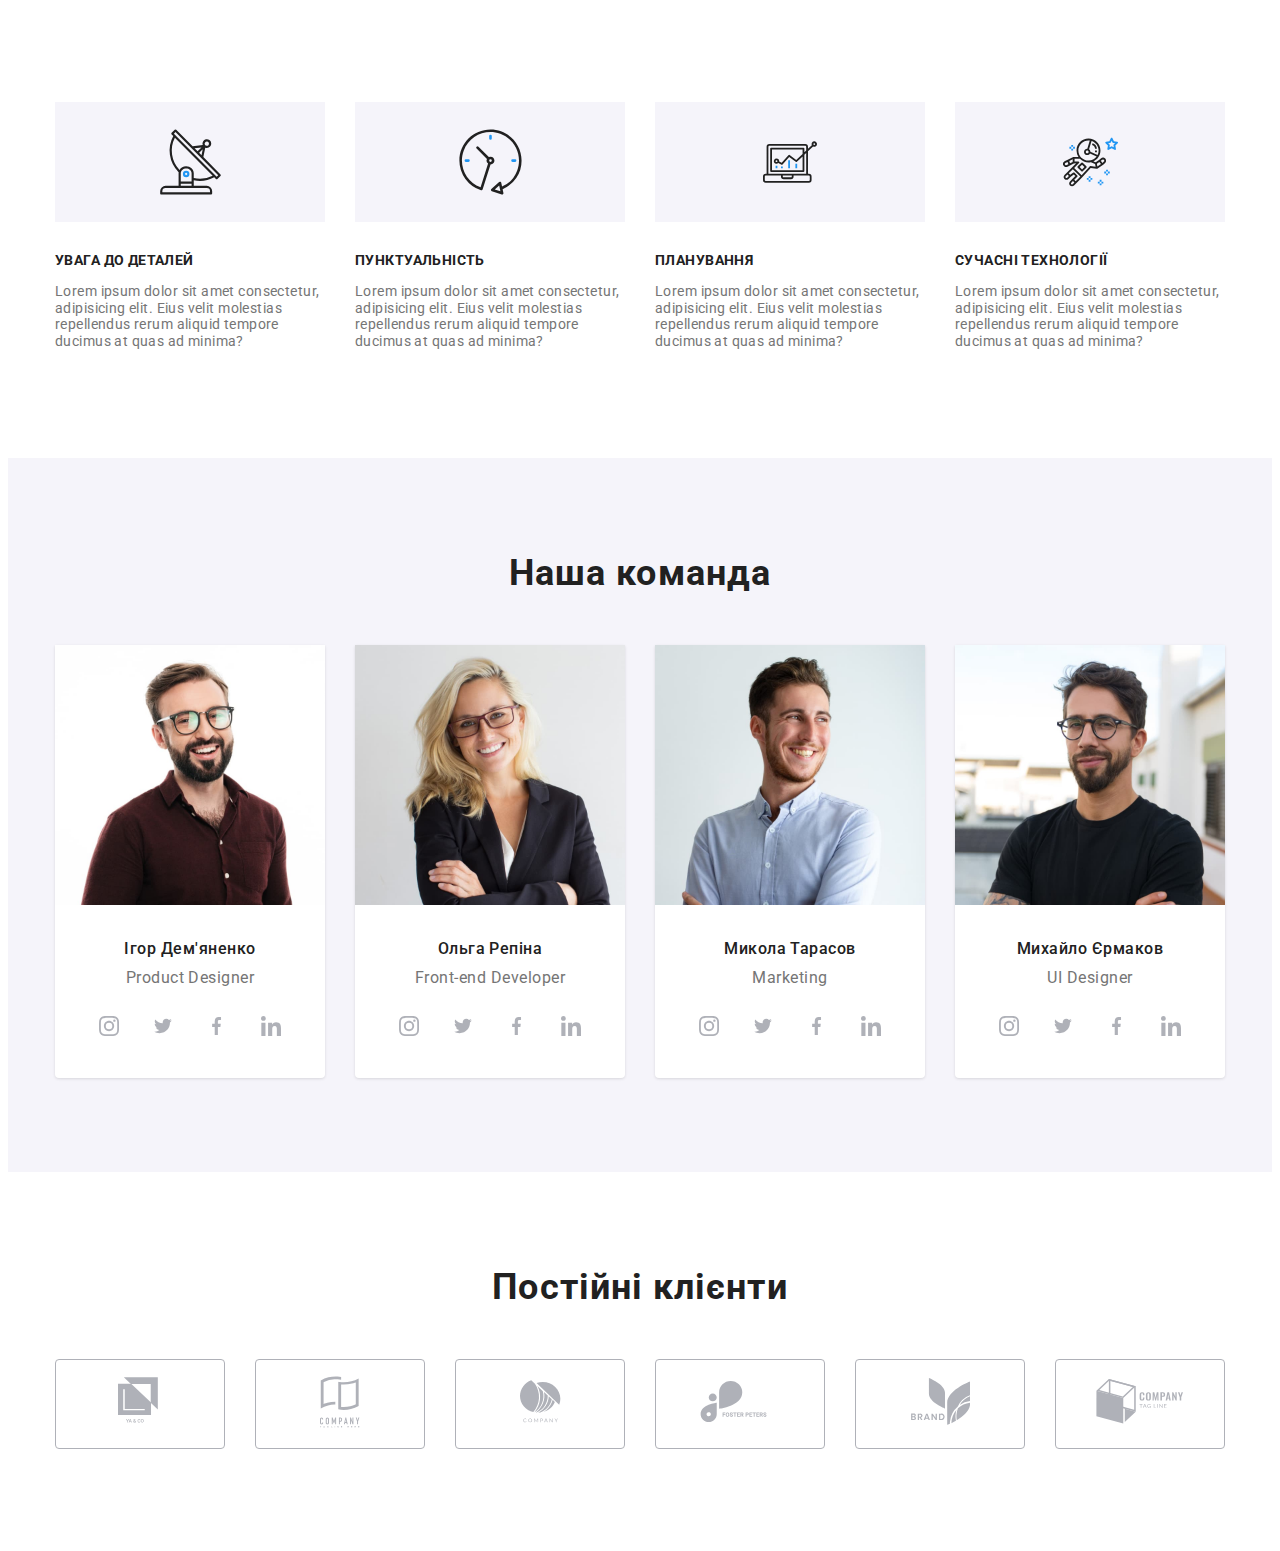
==== commit e6bb7578: "update customer and team section for tablet" ====
--- a/index.html
+++ b/index.html
@@ -138,7 +138,7 @@
             </div>
         </section>
         <!-- Чим ми займаємося -->
-        <section class="section">
+        <!-- <section class="section">
             <div class="container">
                 <H2 class="section-title">Чим ми займаємось</H2>
                 <ul class="images">
@@ -147,7 +147,7 @@
                     <li class="image-item"><div class="img-overlay"><p>ДИЗАЙНЕРСЬКІ РІШЕННЯ</p></div><img src="img/img3.jpg" alt="image." class="image"></li>
                 </ul>
             </div>
-        </section>
+        </section> -->
         <!-- Наша команда -->
         <section class="team section">
             <div class="container our_team">
@@ -201,7 +201,7 @@
             </div>
         </section>
         <!-- Клієнти -->
-        <!-- <section class="section">
+        <section class="section"> 
             <div class="container">
                 <h2 class="section-title">Постійні клієнти</h2>
                 <ul class="customers-list">
@@ -213,8 +213,7 @@
                     <li class="customer-item"><a class="customer-link" href=""><svg class="customer-icon" width="88" height="45"><use href="./img/icons.svg#icon-logo-6"></use></svg></a></li>
                 </ul>
             </div>
-            
-        </section> -->
+        </section>
     </main>
     <!-- Підвал -->
     <!-- <footer class="footer">
--- a/css/main.min.css
+++ b/css/main.min.css
@@ -1 +1 @@
-:root{--primary-color: #212121;--text-color: #757575;--secondary-color: #FFFFFF;--secondary-link-color: rgba(255, 255, 255, 0.6);--accent-color: #2196F3;--grey: #F5F4FA;--svg: #AFB1B8}html{-webkit-box-sizing:border-box;box-sizing:border-box}*,*::before,*::after{-webkit-box-sizing:inherit;box-sizing:inherit}body{color:var(--text-color);background-color:var(--secondary-color);font-family:roboto,sans-serif}a{text-decoration:none}h1,h2,h3,p,ul{margin-top:0}ul{list-style:none;margin:0;padding:0}.section{padding-top:94px;padding-bottom:94px;margin-top:0;margin-bottom:0}.section-title{color:var(--primary-color);font-family:Roboto,sans-serif;font-weight:700;font-size:36px;line-height:1.2;text-align:center;letter-spacing:.03em;margin-bottom:50px}.container{width:100%;margin-right:auto;margin-left:auto;padding-left:15px;padding-right:15px;margin-top:0px}@media(min-width: 480px){.container{width:480px}}@media(min-width: 768px){.container{width:768px}}@media(min-width: 1200px){.container{width:1200px}}.visually-hidden{position:absolute;width:1px;height:1px;border:0;margin:-1px;padding:0;clip:rect(0 0 0 0);overflow:hidden}.line{position:absolute;width:100%;height:0px;left:0px;top:66px;border:.5px solid #ececec}.logo-span,.nav-link:hover,.nav-link:focus,.info-link:hover,.info-link:focus{color:var(--accent-color)}.header-nav{margin-bottom:0}.logo{color:#000;font-family:Raleway,sans-serif;font-weight:700;font-size:26px;line-height:1.2;letter-spacing:3%;margin-top:10px;margin-bottom:25px}.nav-list{list-style:none;display:-webkit-box;display:-ms-flexbox;display:flex;margin-left:93px}.list-item{color:var(--text-color);margin-right:54px}.list-item:last-child{margin-right:0}.nav-link{color:var(--primary-color);font-family:Roboto,sans-serif;font-weight:500;font-size:14px;line-height:1.2;position:relative;padding-top:23px;padding-bottom:23px}.nav-link.current{color:var(--accent-color)}.nav-link.current::after{position:absolute;content:"";bottom:0;left:0;height:5px;width:100%;background-color:var(--accent-color);border-radius:4px}.header-nav,.link-list{display:-webkit-box;display:-ms-flexbox;display:flex;-webkit-box-pack:start;-ms-flex-pack:start;justify-content:flex-start;-webkit-box-align:center;-ms-flex-align:center;align-items:center}.link-list li+li{margin-left:50px}.link-list{margin-left:auto}.info-link{display:-webkit-box;display:-ms-flexbox;display:flex;-webkit-box-align:center;-ms-flex-align:center;align-items:center;color:var(--text-color)}.link-list .info-link:hover,.link-list .info-link:focus{fill:var(--accent-color)}.nav-icons{margin-right:10px;fill:currentColor}.hero-section{background-color:#2f303a;padding-bottom:200px;padding-top:200px;text-align:center;background-image:-webkit-gradient(linear, left top, right top, from(rgba(47, 48, 58, 0.4)), to(rgba(47, 48, 58, 0.4))),url(../img/background.jpg);background-image:linear-gradient(to right, rgba(47, 48, 58, 0.4), rgba(47, 48, 58, 0.4)),url(../img/background.jpg);background-position:center;background-size:cover;background-repeat:no-repeat}.hero-title{color:var(--secondary-color);font-family:Roboto,sans-serif;font-weight:900;font-size:44px;line-height:1.2;margin-right:auto;margin-left:auto;margin-bottom:30px;letter-spacing:.06em}.button{background-color:var(--accent-color);color:var(--secondary-color);font-family:Roboto,sans-serif;font-weight:700;font-size:16px;line-height:1.2;text-align:center;border:none;border-radius:4px;min-width:200px;height:50px;display:inline-block;padding:10px 25px;-webkit-box-shadow:0px 4px 4px rgba(0,0,0,.15);box-shadow:0px 4px 4px rgba(0,0,0,.15);letter-spacing:.06em;cursor:pointer}.backdrop{position:fixed;z-index:2;top:0;left:0;width:100%;height:100%;background-color:rgba(0,0,0,.2);opacity:1;-webkit-transition:opacity 300ms cubic-bezier(0.4, 0, 0.2, 1);transition:opacity 300ms cubic-bezier(0.4, 0, 0.2, 1)}.backdrop.is-hidden{opacity:0;pointer-events:none}.modal{position:absolute;top:50%;left:50%;width:528px;height:581px;padding:40px;background-color:var(--secondary-color);-webkit-transform:translate(-50%, -50%) scale(1);transform:translate(-50%, -50%) scale(1);-webkit-transition:-webkit-transform 300ms cubic-bezier(0.4, 0, 0.2, 1);transition:-webkit-transform 300ms cubic-bezier(0.4, 0, 0.2, 1);transition:transform 300ms cubic-bezier(0.4, 0, 0.2, 1);transition:transform 300ms cubic-bezier(0.4, 0, 0.2, 1), -webkit-transform 300ms cubic-bezier(0.4, 0, 0.2, 1)}.backdrop.is-hidden .modal{-webkit-transform:translate(-50%, -50%) scale(0.7);transform:translate(-50%, -50%) scale(0.7)}.modal-button{position:absolute;background-image:url(../img/close.svg);width:30px;height:30px;top:8px;right:8px;border:none;background-color:var(--secondary-color);cursor:pointer}.form,.fields,.field{display:-webkit-box;display:-ms-flexbox;display:flex;-webkit-box-orient:vertical;-webkit-box-direction:normal;-ms-flex-direction:column;flex-direction:column}.form h3{font-size:20px;margin-bottom:30px;color:var(--primary-color)}.field{position:relative}.field:not(:last-child){margin-bottom:10px}.field:focus-within .form-field,.field:hover .form-field,.field:focus-within .textarea,.field:hover .textarea{border:1px solid var(--accent-color)}.field:focus-within .form-icon,.field:hover .form-icon{fill:var(--accent-color)}.form-field,.textarea{padding-left:42px;height:40px;border:1px solid rgba(33,33,33,.2);border-radius:4px;-webkit-transition:border 250ms cubic-bezier(0.4, 0, 0.2, 1);transition:border 250ms cubic-bezier(0.4, 0, 0.2, 1);outline:none}.form label{text-align:left;margin-bottom:4px}.form-icon{position:absolute;top:35px;left:14px;width:18px;height:18px;fill:#212121;-webkit-transition:fill 250ms cubic-bezier(0.4, 0, 0.2, 1);transition:fill 250ms cubic-bezier(0.4, 0, 0.2, 1)}.field-checkbox{-webkit-appearance:none;-moz-appearance:none;appearance:none}.checkbox-icon{display:inline-block;margin-right:8px;padding:0;border:2px solid var(--primary-color);border-radius:2px}.field-checkbox:focus-within+.checkbox-icon{border:2px solid var(--accent-color)}.field-checkbox:checked+.checkbox-icon{background-color:var(--accent-color);border:2px solid var(--accent-color)}.field-label a{color:var(--accent-color);text-decoration:underline}.textarea{resize:none;height:120px;font-size:14px;padding:12px 16px;margin-bottom:20px}.checkbox{margin-bottom:15px}.form button{width:200px;height:50px;background:#2196f3;color:var(--secondary-color);border:none;border-radius:4px;font-family:Roboto,sans-serif;font-weight:700;font-size:16px;line-height:30px;letter-spacing:.06em;text-align:center;margin-right:auto;margin-left:auto;cursor:pointer;margin-bottom:40px}@media(min-width: 1200px){.features{-webkit-box-pack:justify;-ms-flex-pack:justify;justify-content:space-between}}@media(min-width: 768px){.features{display:-webkit-box;display:-ms-flexbox;display:flex;margin:-15px;-ms-flex-wrap:wrap;flex-wrap:wrap}}.features-title{color:var(--primary-color);font-family:Roboto,sans-serif;font-weight:700;font-size:14px;line-height:1.2;letter-spacing:.03em;text-align:center}@media(min-width: 480px){.features-title{text-align:left}}@media(min-width: 768px){.features-title{text-align:left}}@media(min-width: 1200px){.features-title{text-align:left}}.features-description{color:var(--text-color);font-family:Roboto,sans-serif;font-weight:400;font-weight:400;font-size:14px;line-height:1.2;letter-spacing:.03em}.features-item{width:100%}@media(min-width: 768px){.features-item{width:calc((100% - 60px)/2);margin:15px}}@media(min-width: 1200px){.features-item{width:270px}}.features-icon{background-color:var(--grey);width:270px;height:120px;display:-webkit-box;display:-ms-flexbox;display:flex;-webkit-box-pack:center;-ms-flex-pack:center;justify-content:center;-webkit-box-align:center;-ms-flex-align:center;align-items:center;margin-bottom:30px}@media(min-width: 768px){.features-icon{width:100%}}.team{background-color:#f5f4fa}.peoples{display:-webkit-box;display:-ms-flexbox;display:flex}.team_card{background-color:#fff;-webkit-box-shadow:0px 2px 1px 0px rgba(0,0,0,.2);box-shadow:0px 2px 1px 0px rgba(0,0,0,.2);-webkit-box-shadow:0px 1px 1px 0px rgba(0,0,0,.1411764706);box-shadow:0px 1px 1px 0px rgba(0,0,0,.1411764706);-webkit-box-shadow:0px 1px 3px 0px rgba(0,0,0,.1215686275);box-shadow:0px 1px 3px 0px rgba(0,0,0,.1215686275);text-align:center;border-radius:0px 0px 4px 4px;width:270px;padding-bottom:30px}.team_card:not(:last-child){margin-right:30px}.team-img{width:270px;height:260px;margin-bottom:30px}.names{color:var(--primary-color);font-family:Roboto,sans-serif;font-weight:500;font-size:16px;line-height:1.2;letter-spacing:.03em;margin-bottom:10px}.description{color:var(--text-color);font-family:Roboto,sans-serif;font-weight:400;font-size:16px;line-height:1.2;letter-spacing:.03em;margin-bottom:16px}.social-network-list{display:-webkit-box;display:-ms-flexbox;display:flex;-webkit-box-pack:center;-ms-flex-pack:center;justify-content:center;-webkit-box-align:center;-ms-flex-align:center;align-items:center}.social-item:not(:last-child){margin-right:10px}.social-link{display:-webkit-inline-box;display:-ms-inline-flexbox;display:inline-flex;-webkit-box-align:center;-ms-flex-align:center;align-items:center;-webkit-box-pack:center;-ms-flex-pack:center;justify-content:center;width:44px;height:44px;border-radius:50%;fill:var(--svg)}.social-link:hover,.social-link:focus{fill:var(--secondary-color);background-color:var(--accent-color)}.images{display:-webkit-box;display:-ms-flexbox;display:flex;-webkit-box-pack:justify;-ms-flex-pack:justify;justify-content:space-between}.image{width:370px}.image-item{position:relative;width:370px;height:294px}.image-item:not(:last-child){margin-right:30px}.img-overlay{position:absolute;z-index:1;left:0;bottom:0;width:100%;height:70px;background:rgba(47,48,58,.8);padding-top:27px;padding-bottom:27px;text-align:center}.img-overlay p{color:var(--secondary-color);font-family:Roboto,sans-serif;font-weight:700;font-size:14px;line-height:1.2;letter-spacing:.03em}.customers-list{display:-webkit-box;display:-ms-flexbox;display:flex;-webkit-box-pack:center;-ms-flex-pack:center;justify-content:center;-webkit-box-align:center;-ms-flex-align:center;align-items:center}.customer-link{width:170px;height:90px;border:1px solid var(--svg);border-radius:4px;display:-webkit-box;display:-ms-flexbox;display:flex;-webkit-box-pack:center;-ms-flex-pack:center;justify-content:center;-webkit-box-align:center;-ms-flex-align:center;align-items:center;fill:var(--svg)}.customer-link:hover{fill:var(--accent-color);border:1px solid var(--accent-color)}.customer-item:not(:last-child){margin-right:30px}.footer{background-color:#2f303a;padding-top:60px;padding-bottom:60px}.footer_div{display:-webkit-box;display:-ms-flexbox;display:flex}.logofooter{color:var(--secondary-color);font-family:Raleway,sans-serif;font-weight:700;font-size:26px;line-height:1.2;letter-spacing:.03em}.address{color:var(--secondary-color);font-family:Roboto,sans-serif;font-weight:400;font-size:14px;line-height:1.2;margin-top:20px;letter-spacing:.03em}.footer-link{color:var(--secondary-link-color);font-family:Roboto,sans-serif;font-weight:400;font-size:14px;line-height:1.2;margin-top:9px;letter-spacing:.03em}.join{margin-left:70px;margin-top:12px}.join h3{font-family:Roboto,sans-serif;font-weight:700;font-size:14px;line-height:1.2;letter-spacing:.03em;color:var(--secondary-color)}.footer-social-link{display:-webkit-inline-box;display:-ms-inline-flexbox;display:inline-flex;-webkit-box-align:center;-ms-flex-align:center;align-items:center;-webkit-box-pack:center;-ms-flex-pack:center;justify-content:center;width:44px;height:44px;border-radius:50%;background-color:rgba(255,255,255,.1)}.footer-social-link:hover{background-color:var(--accent-color)}.footer-icons{display:-webkit-box;display:-ms-flexbox;display:flex}.footer-icon{fill:var(--secondary-color)}.filters_div{display:-webkit-box;display:-ms-flexbox;display:flex;-webkit-box-pack:center;-ms-flex-pack:center;justify-content:center;margin-top:94px}.filters{display:-webkit-box;display:-ms-flexbox;display:flex;-webkit-box-pack:center;-ms-flex-pack:center;justify-content:center}.filter-button:not(:last-child){margin-right:8px}.filter-button{cursor:pointer;height:30px;margin-bottom:50px}.link-text{color:var(--primary-color);font-family:Roboto,sans-serif;font-weight:500;font-size:16px;line-height:1.2;letter-spacing:.03em;display:inline-block;border-radius:4px;padding:6px 25px;background-color:#f5f4fa;min-width:73px}.link-text:hover,.link-text:focus{background-color:var(--accent-color);color:var(--secondary-color)}.examples{display:-webkit-box;display:-ms-flexbox;display:flex;-webkit-box-pack:space-evenly;-ms-flex-pack:space-evenly;justify-content:space-evenly;-ms-flex-wrap:wrap;flex-wrap:wrap}.example-card{display:block;margin-bottom:30px;border:1px solid #eee;-webkit-box-flex:0;-ms-flex:0 32%;flex:0 32%}.example-card:hover{-webkit-box-shadow:0px 1px 1px rgba(0,0,0,.12),0px 4px 4px rgba(0,0,0,.06),1px 4px 6px rgba(0,0,0,.16);box-shadow:0px 1px 1px rgba(0,0,0,.12),0px 4px 4px rgba(0,0,0,.06),1px 4px 6px rgba(0,0,0,.16)}.img-thumb{position:relative;overflow:hidden}.img-thumb:hover .overlay,.img-thumb:focus .overlay{-webkit-transform:translateY(0);transform:translateY(0)}.overlay{position:absolute;width:100%;height:100%;top:0;left:0;background-color:rgba(33,150,243,.9);padding:35px 15px;margin:0;font-family:Roboto,sans-serif;font-weight:400;font-size:18px;line-height:1.5;letter-spacing:.03em;color:var(--secondary-color);text-align:center;-webkit-transform:translateY(100%);transform:translateY(100%);-webkit-transition:-webkit-transform 250ms cubic-bezier(0.4, 0, 0.2, 1);transition:-webkit-transform 250ms cubic-bezier(0.4, 0, 0.2, 1);transition:transform 250ms cubic-bezier(0.4, 0, 0.2, 1);transition:transform 250ms cubic-bezier(0.4, 0, 0.2, 1), -webkit-transform 250ms cubic-bezier(0.4, 0, 0.2, 1)}.example_image{display:block;width:100%;overflow:hidden}.items-descritption{color:var(--primary-color);font-family:Roboto,sans-serif;font-weight:700;font-size:18px;line-height:1.2px;letter-spacing:.06em;margin-top:20px;text-align:center}.example-description{color:var(--text-color);font-family:Roboto,sans-serif;font-weight:400;font-size:16px;line-height:1.2;letter-spacing:.03em;margin-bottom:20px;text-align:center}.hide{display:none}/*# sourceMappingURL=main.min.css.map */+:root{--primary-color: #212121;--text-color: #757575;--secondary-color: #FFFFFF;--secondary-link-color: rgba(255, 255, 255, 0.6);--accent-color: #2196F3;--grey: #F5F4FA;--svg: #AFB1B8}html{-webkit-box-sizing:border-box;box-sizing:border-box}*,*::before,*::after{-webkit-box-sizing:inherit;box-sizing:inherit}body{color:var(--text-color);background-color:var(--secondary-color);font-family:roboto,sans-serif}a{text-decoration:none}h1,h2,h3,p,ul{margin-top:0}ul{list-style:none;margin:0;padding:0}.section{padding-top:94px;padding-bottom:94px;margin-top:0;margin-bottom:0}.section-title{color:var(--primary-color);font-family:Roboto,sans-serif;font-weight:700;font-size:36px;line-height:1.2;text-align:center;letter-spacing:.03em;margin-bottom:50px}.container{width:100%;margin-right:auto;margin-left:auto;padding-left:15px;padding-right:15px;margin-top:0px}@media(min-width: 480px){.container{width:480px}}@media(min-width: 768px){.container{width:768px}}@media(min-width: 1200px){.container{width:1200px}}.visually-hidden{position:absolute;width:1px;height:1px;border:0;margin:-1px;padding:0;clip:rect(0 0 0 0);overflow:hidden}.line{position:absolute;width:100%;height:0px;left:0px;top:66px;border:.5px solid #ececec}.logo-span,.nav-link:hover,.nav-link:focus,.info-link:hover,.info-link:focus{color:var(--accent-color)}.header-nav{margin-bottom:0}.logo{color:#000;font-family:Raleway,sans-serif;font-weight:700;font-size:26px;line-height:1.2;letter-spacing:3%;margin-top:10px;margin-bottom:25px}.nav-list{list-style:none;display:-webkit-box;display:-ms-flexbox;display:flex;margin-left:93px}.list-item{color:var(--text-color);margin-right:54px}.list-item:last-child{margin-right:0}.nav-link{color:var(--primary-color);font-family:Roboto,sans-serif;font-weight:500;font-size:14px;line-height:1.2;position:relative;padding-top:23px;padding-bottom:23px}.nav-link.current{color:var(--accent-color)}.nav-link.current::after{position:absolute;content:"";bottom:0;left:0;height:5px;width:100%;background-color:var(--accent-color);border-radius:4px}.header-nav,.link-list{display:-webkit-box;display:-ms-flexbox;display:flex;-webkit-box-pack:start;-ms-flex-pack:start;justify-content:flex-start;-webkit-box-align:center;-ms-flex-align:center;align-items:center}.link-list li+li{margin-left:50px}.link-list{margin-left:auto}.info-link{display:-webkit-box;display:-ms-flexbox;display:flex;-webkit-box-align:center;-ms-flex-align:center;align-items:center;color:var(--text-color)}.link-list .info-link:hover,.link-list .info-link:focus{fill:var(--accent-color)}.nav-icons{margin-right:10px;fill:currentColor}.hero-section{background-color:#2f303a;padding-bottom:200px;padding-top:200px;text-align:center;background-image:-webkit-gradient(linear, left top, right top, from(rgba(47, 48, 58, 0.4)), to(rgba(47, 48, 58, 0.4))),url(../img/background.jpg);background-image:linear-gradient(to right, rgba(47, 48, 58, 0.4), rgba(47, 48, 58, 0.4)),url(../img/background.jpg);background-position:center;background-size:cover;background-repeat:no-repeat}.hero-title{color:var(--secondary-color);font-family:Roboto,sans-serif;font-weight:900;font-size:44px;line-height:1.2;margin-right:auto;margin-left:auto;margin-bottom:30px;letter-spacing:.06em}.button{background-color:var(--accent-color);color:var(--secondary-color);font-family:Roboto,sans-serif;font-weight:700;font-size:16px;line-height:1.2;text-align:center;border:none;border-radius:4px;min-width:200px;height:50px;display:inline-block;padding:10px 25px;-webkit-box-shadow:0px 4px 4px rgba(0,0,0,.15);box-shadow:0px 4px 4px rgba(0,0,0,.15);letter-spacing:.06em;cursor:pointer}.backdrop{position:fixed;z-index:2;top:0;left:0;width:100%;height:100%;background-color:rgba(0,0,0,.2);opacity:1;-webkit-transition:opacity 300ms cubic-bezier(0.4, 0, 0.2, 1);transition:opacity 300ms cubic-bezier(0.4, 0, 0.2, 1)}.backdrop.is-hidden{opacity:0;pointer-events:none}.modal{position:absolute;top:50%;left:50%;width:528px;height:581px;padding:40px;background-color:var(--secondary-color);-webkit-transform:translate(-50%, -50%) scale(1);transform:translate(-50%, -50%) scale(1);-webkit-transition:-webkit-transform 300ms cubic-bezier(0.4, 0, 0.2, 1);transition:-webkit-transform 300ms cubic-bezier(0.4, 0, 0.2, 1);transition:transform 300ms cubic-bezier(0.4, 0, 0.2, 1);transition:transform 300ms cubic-bezier(0.4, 0, 0.2, 1), -webkit-transform 300ms cubic-bezier(0.4, 0, 0.2, 1)}.backdrop.is-hidden .modal{-webkit-transform:translate(-50%, -50%) scale(0.7);transform:translate(-50%, -50%) scale(0.7)}.modal-button{position:absolute;background-image:url(../img/close.svg);width:30px;height:30px;top:8px;right:8px;border:none;background-color:var(--secondary-color);cursor:pointer}.form,.fields,.field{display:-webkit-box;display:-ms-flexbox;display:flex;-webkit-box-orient:vertical;-webkit-box-direction:normal;-ms-flex-direction:column;flex-direction:column}.form h3{font-size:20px;margin-bottom:30px;color:var(--primary-color)}.field{position:relative}.field:not(:last-child){margin-bottom:10px}.field:focus-within .form-field,.field:hover .form-field,.field:focus-within .textarea,.field:hover .textarea{border:1px solid var(--accent-color)}.field:focus-within .form-icon,.field:hover .form-icon{fill:var(--accent-color)}.form-field,.textarea{padding-left:42px;height:40px;border:1px solid rgba(33,33,33,.2);border-radius:4px;-webkit-transition:border 250ms cubic-bezier(0.4, 0, 0.2, 1);transition:border 250ms cubic-bezier(0.4, 0, 0.2, 1);outline:none}.form label{text-align:left;margin-bottom:4px}.form-icon{position:absolute;top:35px;left:14px;width:18px;height:18px;fill:#212121;-webkit-transition:fill 250ms cubic-bezier(0.4, 0, 0.2, 1);transition:fill 250ms cubic-bezier(0.4, 0, 0.2, 1)}.field-checkbox{-webkit-appearance:none;-moz-appearance:none;appearance:none}.checkbox-icon{display:inline-block;margin-right:8px;padding:0;border:2px solid var(--primary-color);border-radius:2px}.field-checkbox:focus-within+.checkbox-icon{border:2px solid var(--accent-color)}.field-checkbox:checked+.checkbox-icon{background-color:var(--accent-color);border:2px solid var(--accent-color)}.field-label a{color:var(--accent-color);text-decoration:underline}.textarea{resize:none;height:120px;font-size:14px;padding:12px 16px;margin-bottom:20px}.checkbox{margin-bottom:15px}.form button{width:200px;height:50px;background:#2196f3;color:var(--secondary-color);border:none;border-radius:4px;font-family:Roboto,sans-serif;font-weight:700;font-size:16px;line-height:30px;letter-spacing:.06em;text-align:center;margin-right:auto;margin-left:auto;cursor:pointer;margin-bottom:40px}@media(min-width: 1200px){.features{-webkit-box-pack:justify;-ms-flex-pack:justify;justify-content:space-between}}@media(min-width: 768px){.features{display:-webkit-box;display:-ms-flexbox;display:flex;-ms-flex-wrap:wrap;flex-wrap:wrap;margin:-15px}}.features-title{color:var(--primary-color);font-family:Roboto,sans-serif;font-weight:700;font-size:14px;line-height:1.2;letter-spacing:.03em;text-align:center}@media(min-width: 480px){.features-title{text-align:left}}@media(min-width: 768px){.features-title{text-align:left}}@media(min-width: 1200px){.features-title{text-align:left}}.features-description{color:var(--text-color);font-family:Roboto,sans-serif;font-weight:400;font-weight:400;font-size:14px;line-height:1.2;letter-spacing:.03em}.features-item{width:100%}@media(min-width: 768px){.features-item{width:calc((100% - 60px)/2);margin:15px}}@media(min-width: 1200px){.features-item{width:270px}}.features-icon{background-color:var(--grey);width:270px;height:120px;display:-webkit-box;display:-ms-flexbox;display:flex;-webkit-box-pack:center;-ms-flex-pack:center;justify-content:center;-webkit-box-align:center;-ms-flex-align:center;align-items:center;margin-bottom:30px}@media(min-width: 768px){.features-icon{width:100%}}.team{background-color:#f5f4fa}@media(min-width: 1200px){.peoples{display:-webkit-box;display:-ms-flexbox;display:flex;-webkit-box-pack:justify;-ms-flex-pack:justify;justify-content:space-between;-ms-flex-wrap:nowrap;flex-wrap:nowrap}}@media(min-width: 768px){.peoples{display:-webkit-box;display:-ms-flexbox;display:flex;-ms-flex-wrap:wrap;flex-wrap:wrap;margin:-15px}}.team_card{background-color:#fff;-webkit-box-shadow:0px 2px 1px 0px rgba(0,0,0,.2);box-shadow:0px 2px 1px 0px rgba(0,0,0,.2);-webkit-box-shadow:0px 1px 1px 0px rgba(0,0,0,.1411764706);box-shadow:0px 1px 1px 0px rgba(0,0,0,.1411764706);-webkit-box-shadow:0px 1px 3px 0px rgba(0,0,0,.1215686275);box-shadow:0px 1px 3px 0px rgba(0,0,0,.1215686275);text-align:center;border-radius:0px 0px 4px 4px;width:100%;padding-bottom:30px}@media(min-width: 768px){.team_card{width:calc((100% - 60px)/2);margin:15px}}@media(min-width: 1200px){.team_card{width:270px}}.team-img{width:100%;height:260px;margin-bottom:30px}.names{color:var(--primary-color);font-family:Roboto,sans-serif;font-weight:500;font-size:16px;line-height:1.2;letter-spacing:.03em;margin-bottom:10px}.description{color:var(--text-color);font-family:Roboto,sans-serif;font-weight:400;font-size:16px;line-height:1.2;letter-spacing:.03em;margin-bottom:16px}.social-network-list{display:-webkit-box;display:-ms-flexbox;display:flex;-webkit-box-pack:center;-ms-flex-pack:center;justify-content:center;-webkit-box-align:center;-ms-flex-align:center;align-items:center}.social-item:not(:last-child){margin-right:10px}.social-link{display:-webkit-inline-box;display:-ms-inline-flexbox;display:inline-flex;-webkit-box-align:center;-ms-flex-align:center;align-items:center;-webkit-box-pack:center;-ms-flex-pack:center;justify-content:center;width:44px;height:44px;border-radius:50%;fill:var(--svg)}.social-link:hover,.social-link:focus{fill:var(--secondary-color);background-color:var(--accent-color)}.images{display:-webkit-box;display:-ms-flexbox;display:flex;-webkit-box-pack:justify;-ms-flex-pack:justify;justify-content:space-between}.image{width:370px}.image-item{position:relative;width:370px;height:294px}.image-item:not(:last-child){margin-right:30px}.img-overlay{position:absolute;z-index:1;left:0;bottom:0;width:100%;height:70px;background:rgba(47,48,58,.8);padding-top:27px;padding-bottom:27px;text-align:center}.img-overlay p{color:var(--secondary-color);font-family:Roboto,sans-serif;font-weight:700;font-size:14px;line-height:1.2;letter-spacing:.03em}@media(min-width: 1200px){.customers-list{display:-webkit-box;display:-ms-flexbox;display:flex;-webkit-box-pack:center;-ms-flex-pack:center;justify-content:center;-webkit-box-align:center;-ms-flex-align:center;align-items:center}}@media(min-width: 768px){.customers-list{display:-webkit-box;display:-ms-flexbox;display:flex;-webkit-box-pack:center;-ms-flex-pack:center;justify-content:center;-ms-flex-wrap:wrap;flex-wrap:wrap;margin:-15px}}.customer-link{fill:var(--svg)}.customer-item{width:100%;height:90px;border:1px solid var(--svg);border-radius:4px;display:-webkit-box;display:-ms-flexbox;display:flex;-webkit-box-pack:center;-ms-flex-pack:center;justify-content:center;-webkit-box-align:center;-ms-flex-align:center;align-items:center}.customer-item:hover{border:1px solid var(--accent-color)}.customer-item:hover .customer-icon{fill:var(--accent-color)}@media(min-width: 768px){.customer-item{width:calc((100% - 60px)/4);margin:15px}}@media(min-width: 1200px){.customer-item{width:170px}}.footer{background-color:#2f303a;padding-top:60px;padding-bottom:60px}.footer_div{display:-webkit-box;display:-ms-flexbox;display:flex}.logofooter{color:var(--secondary-color);font-family:Raleway,sans-serif;font-weight:700;font-size:26px;line-height:1.2;letter-spacing:.03em}.address{color:var(--secondary-color);font-family:Roboto,sans-serif;font-weight:400;font-size:14px;line-height:1.2;margin-top:20px;letter-spacing:.03em}.footer-link{color:var(--secondary-link-color);font-family:Roboto,sans-serif;font-weight:400;font-size:14px;line-height:1.2;margin-top:9px;letter-spacing:.03em}.join{margin-left:70px;margin-top:12px}.join h3{font-family:Roboto,sans-serif;font-weight:700;font-size:14px;line-height:1.2;letter-spacing:.03em;color:var(--secondary-color)}.footer-social-link{display:-webkit-inline-box;display:-ms-inline-flexbox;display:inline-flex;-webkit-box-align:center;-ms-flex-align:center;align-items:center;-webkit-box-pack:center;-ms-flex-pack:center;justify-content:center;width:44px;height:44px;border-radius:50%;background-color:rgba(255,255,255,.1)}.footer-social-link:hover{background-color:var(--accent-color)}.footer-icons{display:-webkit-box;display:-ms-flexbox;display:flex}.footer-icon{fill:var(--secondary-color)}.filters_div{display:-webkit-box;display:-ms-flexbox;display:flex;-webkit-box-pack:center;-ms-flex-pack:center;justify-content:center;margin-top:94px}.filters{display:-webkit-box;display:-ms-flexbox;display:flex;-webkit-box-pack:center;-ms-flex-pack:center;justify-content:center}.filter-button:not(:last-child){margin-right:8px}.filter-button{cursor:pointer;height:30px;margin-bottom:50px}.link-text{color:var(--primary-color);font-family:Roboto,sans-serif;font-weight:500;font-size:16px;line-height:1.2;letter-spacing:.03em;display:inline-block;border-radius:4px;padding:6px 25px;background-color:#f5f4fa;min-width:73px}.link-text:hover,.link-text:focus{background-color:var(--accent-color);color:var(--secondary-color)}.examples{display:-webkit-box;display:-ms-flexbox;display:flex;-webkit-box-pack:space-evenly;-ms-flex-pack:space-evenly;justify-content:space-evenly;-ms-flex-wrap:wrap;flex-wrap:wrap}.example-card{display:block;margin-bottom:30px;border:1px solid #eee;-webkit-box-flex:0;-ms-flex:0 32%;flex:0 32%}.example-card:hover{-webkit-box-shadow:0px 1px 1px rgba(0,0,0,.12),0px 4px 4px rgba(0,0,0,.06),1px 4px 6px rgba(0,0,0,.16);box-shadow:0px 1px 1px rgba(0,0,0,.12),0px 4px 4px rgba(0,0,0,.06),1px 4px 6px rgba(0,0,0,.16)}.img-thumb{position:relative;overflow:hidden}.img-thumb:hover .overlay,.img-thumb:focus .overlay{-webkit-transform:translateY(0);transform:translateY(0)}.overlay{position:absolute;width:100%;height:100%;top:0;left:0;background-color:rgba(33,150,243,.9);padding:35px 15px;margin:0;font-family:Roboto,sans-serif;font-weight:400;font-size:18px;line-height:1.5;letter-spacing:.03em;color:var(--secondary-color);text-align:center;-webkit-transform:translateY(100%);transform:translateY(100%);-webkit-transition:-webkit-transform 250ms cubic-bezier(0.4, 0, 0.2, 1);transition:-webkit-transform 250ms cubic-bezier(0.4, 0, 0.2, 1);transition:transform 250ms cubic-bezier(0.4, 0, 0.2, 1);transition:transform 250ms cubic-bezier(0.4, 0, 0.2, 1), -webkit-transform 250ms cubic-bezier(0.4, 0, 0.2, 1)}.example_image{display:block;width:100%;overflow:hidden}.items-descritption{color:var(--primary-color);font-family:Roboto,sans-serif;font-weight:700;font-size:18px;line-height:1.2px;letter-spacing:.06em;margin-top:20px;text-align:center}.example-description{color:var(--text-color);font-family:Roboto,sans-serif;font-weight:400;font-size:16px;line-height:1.2;letter-spacing:.03em;margin-bottom:20px;text-align:center}.hide{display:none}/*# sourceMappingURL=main.min.css.map */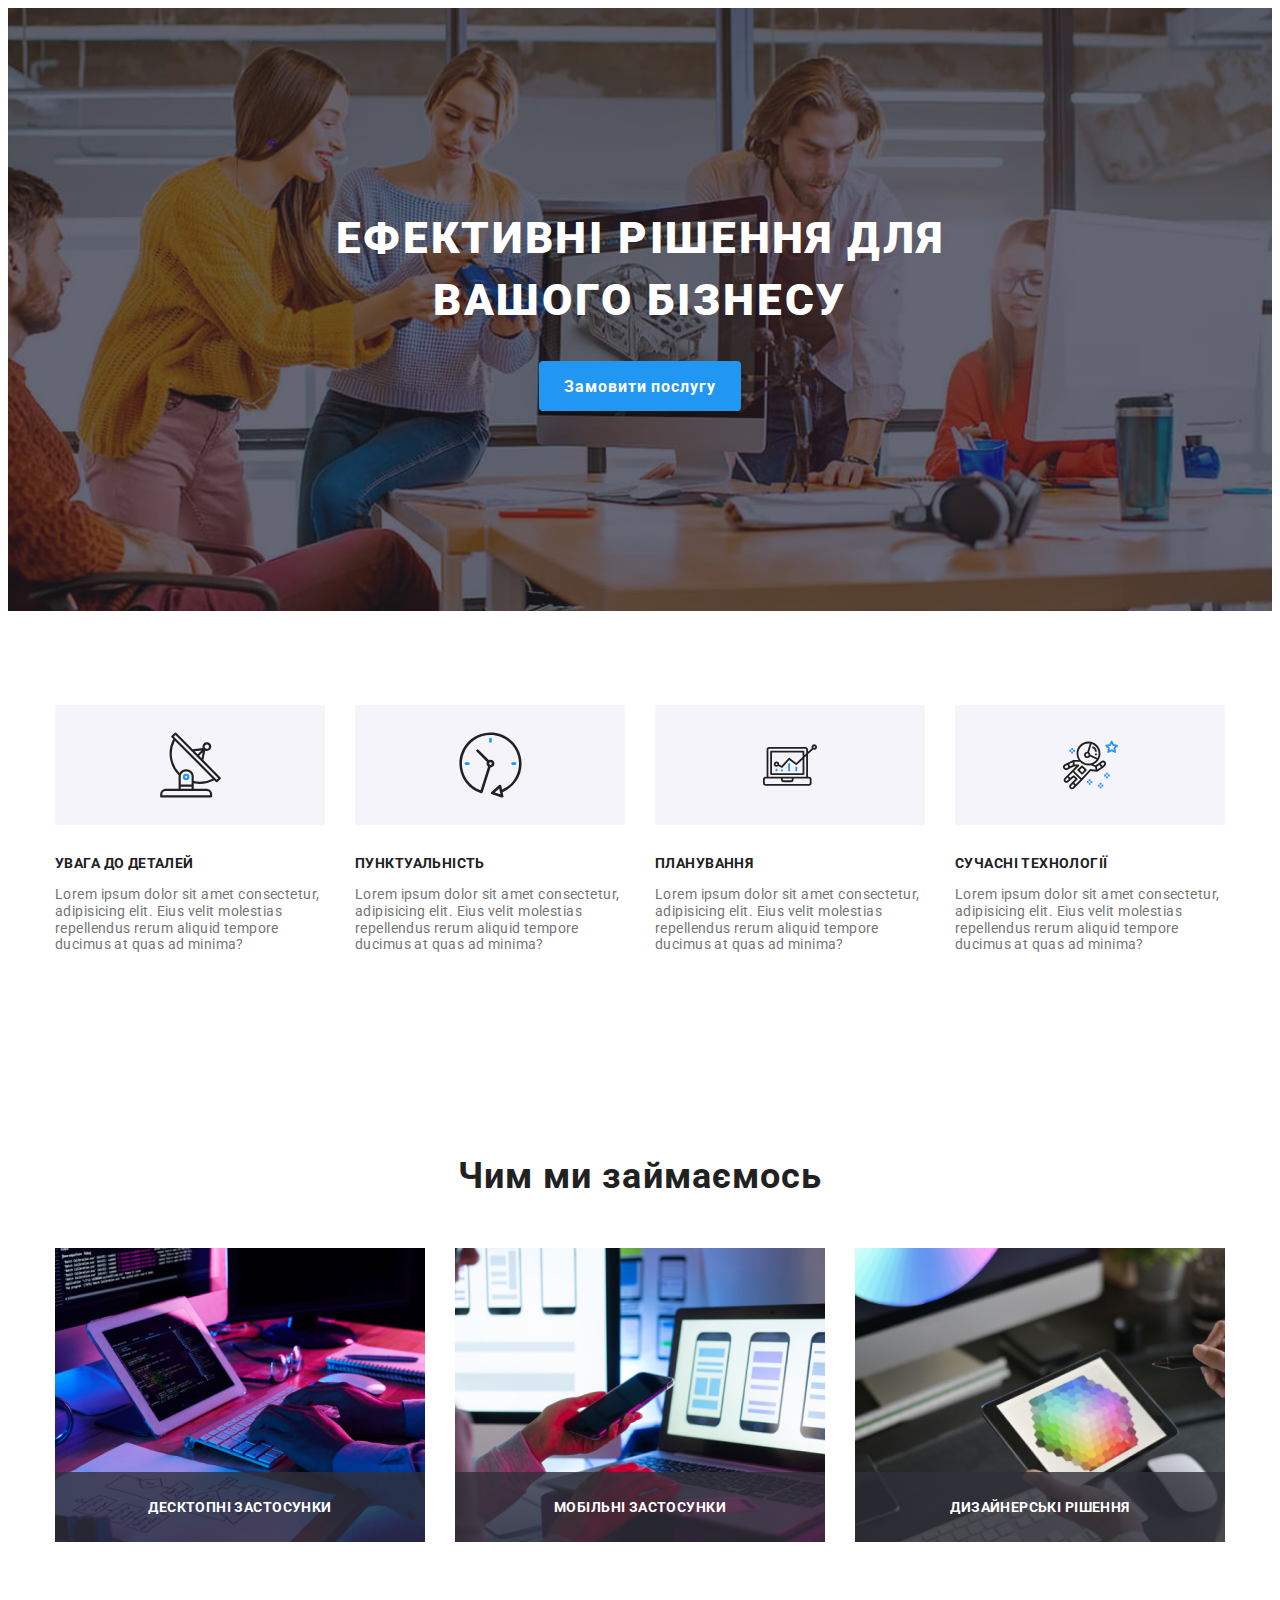
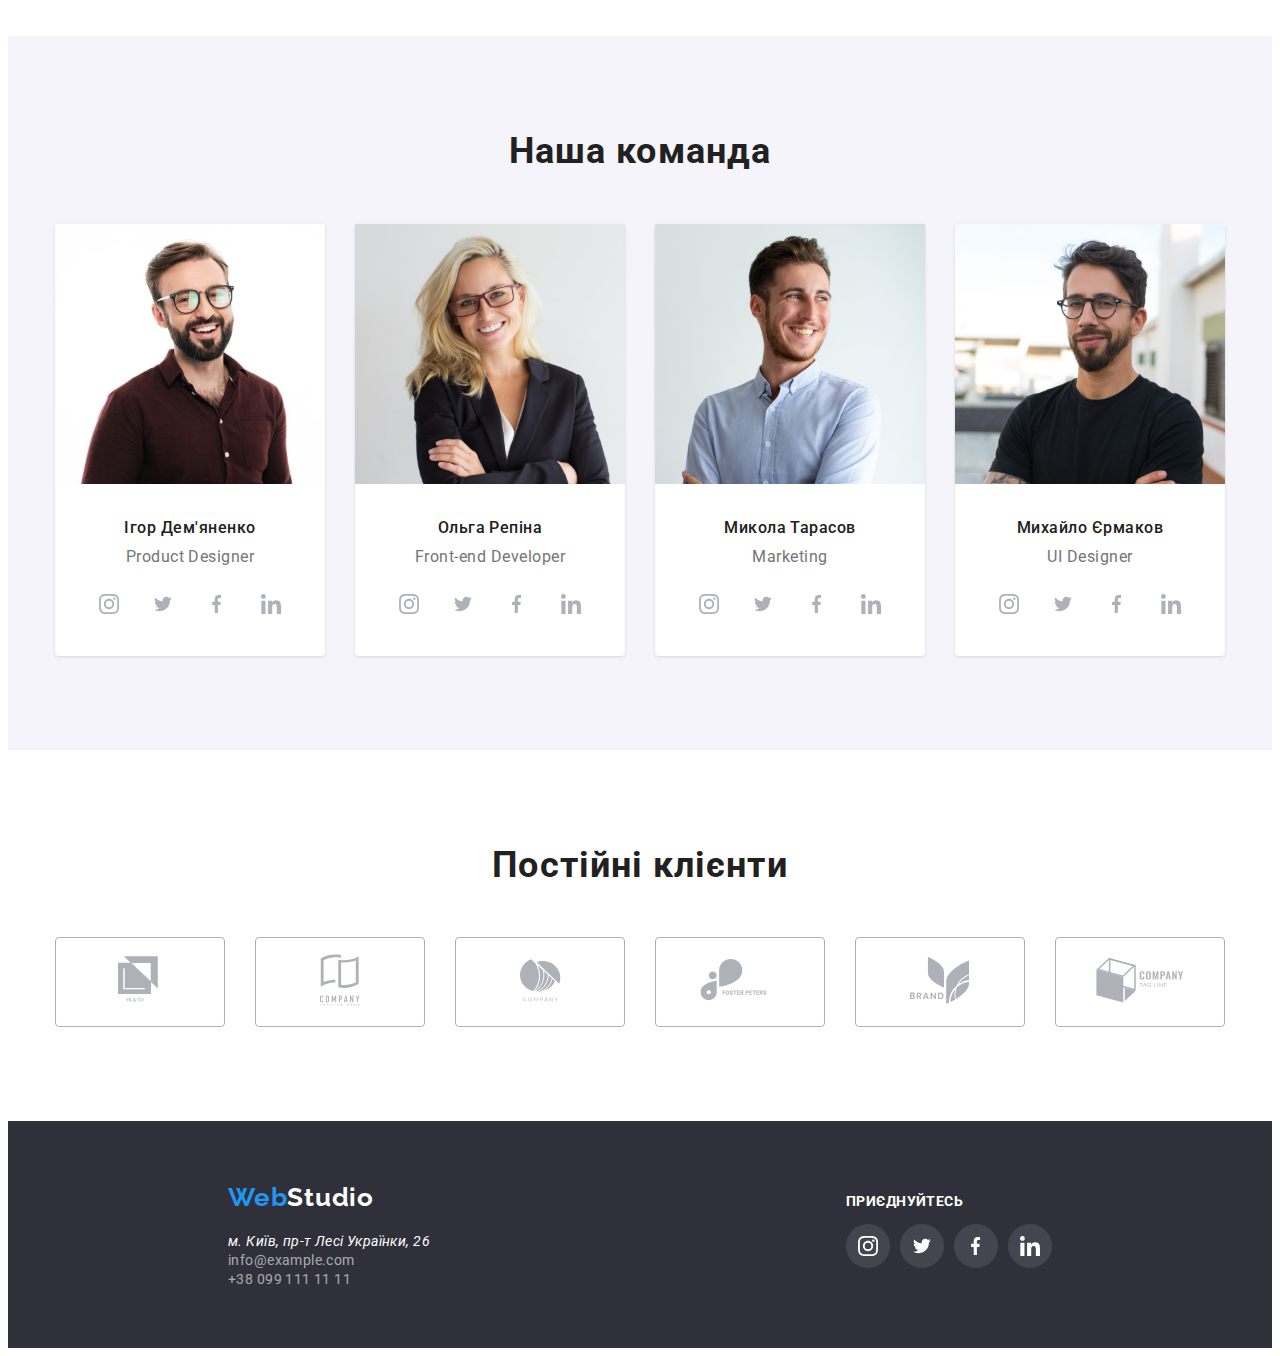
==== commit 8ea32f36: "update for mobile" ====
--- a/index.html
+++ b/index.html
@@ -42,15 +42,15 @@
     </header> -->
     <main>
         <!-- Секція герой -->
-        <!-- <section class="hero-section">
+        <section class="hero-section">
             <h1 class="hero-title">ЕФЕКТИВНІ РІШЕННЯ ДЛЯ<br> ВАШОГО БІЗНЕСУ</h1>
             <button type="button" class="button" data-modal-open>Замовити послугу</button>
             <!-- Модальне вікно -->
-            <!-- <div class="backdrop is-hidden" data-backdrop>
+            <div class="backdrop is-hidden" data-backdrop>
                 <div class="modal">
                     <button type="button" class="modal-button" data-modal-close></button>
                     <!-- Форма -->
-                    <!-- <form class="form">
+                    <form class="form">
                         <h3>Залиште свої дані, ми Вам зателефонуємо</h3>
                         <ul class="fields">
                             <li class="field">
@@ -85,14 +85,13 @@
                                 <svg width="16" height="15" class="checkbox-icon"><use href="./img/icons.svg#icon-checkbox"></use></svg>
                                 Погоджуюсь з розсилкою і приймаю <a href="" class="modal-link">Умови договору</a>
                             </label>
-                            
                         </div>
                          
                         <button type="submit">Надіслати</button>
                     </form>
                 </div>
             </div>
-        </section> -->
+        </section>
         <!-- Особливості -->
         <section class="section">
             <div class="container">
@@ -138,7 +137,7 @@
             </div>
         </section>
         <!-- Чим ми займаємося -->
-        <!-- <section class="section">
+        <section class="section work">
             <div class="container">
                 <H2 class="section-title">Чим ми займаємось</H2>
                 <ul class="images">
@@ -147,7 +146,7 @@
                     <li class="image-item"><div class="img-overlay"><p>ДИЗАЙНЕРСЬКІ РІШЕННЯ</p></div><img src="img/img3.jpg" alt="image." class="image"></li>
                 </ul>
             </div>
-        </section> -->
+        </section>
         <!-- Наша команда -->
         <section class="team section">
             <div class="container our_team">
@@ -216,9 +215,9 @@
         </section>
     </main>
     <!-- Підвал -->
-    <!-- <footer class="footer">
-        <div class="container footer_div">
-            <div>
+    <footer class="footer">
+        <div class="container footer-container">
+            <div class="footer-contacts">
                 <a href="" class="logofooter"><span class="logo-span">Web</span>Studio</a>
                 <address class="address">м. Київ, пр-т Лесі Українки, 26</address>
                 <ul>
@@ -237,7 +236,7 @@
                 </ul>
             </div>
         </div>
-    </footer> -->
+    </footer>
 
     <script>
         const refs = {
--- a/css/main.min.css
+++ b/css/main.min.css
@@ -1 +1 @@
-:root{--primary-color: #212121;--text-color: #757575;--secondary-color: #FFFFFF;--secondary-link-color: rgba(255, 255, 255, 0.6);--accent-color: #2196F3;--grey: #F5F4FA;--svg: #AFB1B8}html{-webkit-box-sizing:border-box;box-sizing:border-box}*,*::before,*::after{-webkit-box-sizing:inherit;box-sizing:inherit}body{color:var(--text-color);background-color:var(--secondary-color);font-family:roboto,sans-serif}a{text-decoration:none}h1,h2,h3,p,ul{margin-top:0}ul{list-style:none;margin:0;padding:0}.section{padding-top:94px;padding-bottom:94px;margin-top:0;margin-bottom:0}.section-title{color:var(--primary-color);font-family:Roboto,sans-serif;font-weight:700;font-size:36px;line-height:1.2;text-align:center;letter-spacing:.03em;margin-bottom:50px}.container{width:100%;margin-right:auto;margin-left:auto;padding-left:15px;padding-right:15px;margin-top:0px}@media(min-width: 480px){.container{width:480px}}@media(min-width: 768px){.container{width:768px}}@media(min-width: 1200px){.container{width:1200px}}.visually-hidden{position:absolute;width:1px;height:1px;border:0;margin:-1px;padding:0;clip:rect(0 0 0 0);overflow:hidden}.line{position:absolute;width:100%;height:0px;left:0px;top:66px;border:.5px solid #ececec}.logo-span,.nav-link:hover,.nav-link:focus,.info-link:hover,.info-link:focus{color:var(--accent-color)}.header-nav{margin-bottom:0}.logo{color:#000;font-family:Raleway,sans-serif;font-weight:700;font-size:26px;line-height:1.2;letter-spacing:3%;margin-top:10px;margin-bottom:25px}.nav-list{list-style:none;display:-webkit-box;display:-ms-flexbox;display:flex;margin-left:93px}.list-item{color:var(--text-color);margin-right:54px}.list-item:last-child{margin-right:0}.nav-link{color:var(--primary-color);font-family:Roboto,sans-serif;font-weight:500;font-size:14px;line-height:1.2;position:relative;padding-top:23px;padding-bottom:23px}.nav-link.current{color:var(--accent-color)}.nav-link.current::after{position:absolute;content:"";bottom:0;left:0;height:5px;width:100%;background-color:var(--accent-color);border-radius:4px}.header-nav,.link-list{display:-webkit-box;display:-ms-flexbox;display:flex;-webkit-box-pack:start;-ms-flex-pack:start;justify-content:flex-start;-webkit-box-align:center;-ms-flex-align:center;align-items:center}.link-list li+li{margin-left:50px}.link-list{margin-left:auto}.info-link{display:-webkit-box;display:-ms-flexbox;display:flex;-webkit-box-align:center;-ms-flex-align:center;align-items:center;color:var(--text-color)}.link-list .info-link:hover,.link-list .info-link:focus{fill:var(--accent-color)}.nav-icons{margin-right:10px;fill:currentColor}.hero-section{background-color:#2f303a;padding-bottom:200px;padding-top:200px;text-align:center;background-image:-webkit-gradient(linear, left top, right top, from(rgba(47, 48, 58, 0.4)), to(rgba(47, 48, 58, 0.4))),url(../img/background.jpg);background-image:linear-gradient(to right, rgba(47, 48, 58, 0.4), rgba(47, 48, 58, 0.4)),url(../img/background.jpg);background-position:center;background-size:cover;background-repeat:no-repeat}.hero-title{color:var(--secondary-color);font-family:Roboto,sans-serif;font-weight:900;font-size:44px;line-height:1.2;margin-right:auto;margin-left:auto;margin-bottom:30px;letter-spacing:.06em}.button{background-color:var(--accent-color);color:var(--secondary-color);font-family:Roboto,sans-serif;font-weight:700;font-size:16px;line-height:1.2;text-align:center;border:none;border-radius:4px;min-width:200px;height:50px;display:inline-block;padding:10px 25px;-webkit-box-shadow:0px 4px 4px rgba(0,0,0,.15);box-shadow:0px 4px 4px rgba(0,0,0,.15);letter-spacing:.06em;cursor:pointer}.backdrop{position:fixed;z-index:2;top:0;left:0;width:100%;height:100%;background-color:rgba(0,0,0,.2);opacity:1;-webkit-transition:opacity 300ms cubic-bezier(0.4, 0, 0.2, 1);transition:opacity 300ms cubic-bezier(0.4, 0, 0.2, 1)}.backdrop.is-hidden{opacity:0;pointer-events:none}.modal{position:absolute;top:50%;left:50%;width:528px;height:581px;padding:40px;background-color:var(--secondary-color);-webkit-transform:translate(-50%, -50%) scale(1);transform:translate(-50%, -50%) scale(1);-webkit-transition:-webkit-transform 300ms cubic-bezier(0.4, 0, 0.2, 1);transition:-webkit-transform 300ms cubic-bezier(0.4, 0, 0.2, 1);transition:transform 300ms cubic-bezier(0.4, 0, 0.2, 1);transition:transform 300ms cubic-bezier(0.4, 0, 0.2, 1), -webkit-transform 300ms cubic-bezier(0.4, 0, 0.2, 1)}.backdrop.is-hidden .modal{-webkit-transform:translate(-50%, -50%) scale(0.7);transform:translate(-50%, -50%) scale(0.7)}.modal-button{position:absolute;background-image:url(../img/close.svg);width:30px;height:30px;top:8px;right:8px;border:none;background-color:var(--secondary-color);cursor:pointer}.form,.fields,.field{display:-webkit-box;display:-ms-flexbox;display:flex;-webkit-box-orient:vertical;-webkit-box-direction:normal;-ms-flex-direction:column;flex-direction:column}.form h3{font-size:20px;margin-bottom:30px;color:var(--primary-color)}.field{position:relative}.field:not(:last-child){margin-bottom:10px}.field:focus-within .form-field,.field:hover .form-field,.field:focus-within .textarea,.field:hover .textarea{border:1px solid var(--accent-color)}.field:focus-within .form-icon,.field:hover .form-icon{fill:var(--accent-color)}.form-field,.textarea{padding-left:42px;height:40px;border:1px solid rgba(33,33,33,.2);border-radius:4px;-webkit-transition:border 250ms cubic-bezier(0.4, 0, 0.2, 1);transition:border 250ms cubic-bezier(0.4, 0, 0.2, 1);outline:none}.form label{text-align:left;margin-bottom:4px}.form-icon{position:absolute;top:35px;left:14px;width:18px;height:18px;fill:#212121;-webkit-transition:fill 250ms cubic-bezier(0.4, 0, 0.2, 1);transition:fill 250ms cubic-bezier(0.4, 0, 0.2, 1)}.field-checkbox{-webkit-appearance:none;-moz-appearance:none;appearance:none}.checkbox-icon{display:inline-block;margin-right:8px;padding:0;border:2px solid var(--primary-color);border-radius:2px}.field-checkbox:focus-within+.checkbox-icon{border:2px solid var(--accent-color)}.field-checkbox:checked+.checkbox-icon{background-color:var(--accent-color);border:2px solid var(--accent-color)}.field-label a{color:var(--accent-color);text-decoration:underline}.textarea{resize:none;height:120px;font-size:14px;padding:12px 16px;margin-bottom:20px}.checkbox{margin-bottom:15px}.form button{width:200px;height:50px;background:#2196f3;color:var(--secondary-color);border:none;border-radius:4px;font-family:Roboto,sans-serif;font-weight:700;font-size:16px;line-height:30px;letter-spacing:.06em;text-align:center;margin-right:auto;margin-left:auto;cursor:pointer;margin-bottom:40px}@media(min-width: 1200px){.features{-webkit-box-pack:justify;-ms-flex-pack:justify;justify-content:space-between}}@media(min-width: 768px){.features{display:-webkit-box;display:-ms-flexbox;display:flex;-ms-flex-wrap:wrap;flex-wrap:wrap;margin:-15px}}.features-title{color:var(--primary-color);font-family:Roboto,sans-serif;font-weight:700;font-size:14px;line-height:1.2;letter-spacing:.03em;text-align:center}@media(min-width: 480px){.features-title{text-align:left}}@media(min-width: 768px){.features-title{text-align:left}}@media(min-width: 1200px){.features-title{text-align:left}}.features-description{color:var(--text-color);font-family:Roboto,sans-serif;font-weight:400;font-weight:400;font-size:14px;line-height:1.2;letter-spacing:.03em}.features-item{width:100%}@media(min-width: 768px){.features-item{width:calc((100% - 60px)/2);margin:15px}}@media(min-width: 1200px){.features-item{width:270px}}.features-icon{background-color:var(--grey);width:270px;height:120px;display:-webkit-box;display:-ms-flexbox;display:flex;-webkit-box-pack:center;-ms-flex-pack:center;justify-content:center;-webkit-box-align:center;-ms-flex-align:center;align-items:center;margin-bottom:30px}@media(min-width: 768px){.features-icon{width:100%}}.team{background-color:#f5f4fa}@media(min-width: 1200px){.peoples{display:-webkit-box;display:-ms-flexbox;display:flex;-webkit-box-pack:justify;-ms-flex-pack:justify;justify-content:space-between;-ms-flex-wrap:nowrap;flex-wrap:nowrap}}@media(min-width: 768px){.peoples{display:-webkit-box;display:-ms-flexbox;display:flex;-ms-flex-wrap:wrap;flex-wrap:wrap;margin:-15px}}.team_card{background-color:#fff;-webkit-box-shadow:0px 2px 1px 0px rgba(0,0,0,.2);box-shadow:0px 2px 1px 0px rgba(0,0,0,.2);-webkit-box-shadow:0px 1px 1px 0px rgba(0,0,0,.1411764706);box-shadow:0px 1px 1px 0px rgba(0,0,0,.1411764706);-webkit-box-shadow:0px 1px 3px 0px rgba(0,0,0,.1215686275);box-shadow:0px 1px 3px 0px rgba(0,0,0,.1215686275);text-align:center;border-radius:0px 0px 4px 4px;width:100%;padding-bottom:30px}@media(min-width: 768px){.team_card{width:calc((100% - 60px)/2);margin:15px}}@media(min-width: 1200px){.team_card{width:270px}}.team-img{width:100%;height:260px;margin-bottom:30px}.names{color:var(--primary-color);font-family:Roboto,sans-serif;font-weight:500;font-size:16px;line-height:1.2;letter-spacing:.03em;margin-bottom:10px}.description{color:var(--text-color);font-family:Roboto,sans-serif;font-weight:400;font-size:16px;line-height:1.2;letter-spacing:.03em;margin-bottom:16px}.social-network-list{display:-webkit-box;display:-ms-flexbox;display:flex;-webkit-box-pack:center;-ms-flex-pack:center;justify-content:center;-webkit-box-align:center;-ms-flex-align:center;align-items:center}.social-item:not(:last-child){margin-right:10px}.social-link{display:-webkit-inline-box;display:-ms-inline-flexbox;display:inline-flex;-webkit-box-align:center;-ms-flex-align:center;align-items:center;-webkit-box-pack:center;-ms-flex-pack:center;justify-content:center;width:44px;height:44px;border-radius:50%;fill:var(--svg)}.social-link:hover,.social-link:focus{fill:var(--secondary-color);background-color:var(--accent-color)}.images{display:-webkit-box;display:-ms-flexbox;display:flex;-webkit-box-pack:justify;-ms-flex-pack:justify;justify-content:space-between}.image{width:370px}.image-item{position:relative;width:370px;height:294px}.image-item:not(:last-child){margin-right:30px}.img-overlay{position:absolute;z-index:1;left:0;bottom:0;width:100%;height:70px;background:rgba(47,48,58,.8);padding-top:27px;padding-bottom:27px;text-align:center}.img-overlay p{color:var(--secondary-color);font-family:Roboto,sans-serif;font-weight:700;font-size:14px;line-height:1.2;letter-spacing:.03em}@media(min-width: 1200px){.customers-list{display:-webkit-box;display:-ms-flexbox;display:flex;-webkit-box-pack:center;-ms-flex-pack:center;justify-content:center;-webkit-box-align:center;-ms-flex-align:center;align-items:center}}@media(min-width: 768px){.customers-list{display:-webkit-box;display:-ms-flexbox;display:flex;-webkit-box-pack:center;-ms-flex-pack:center;justify-content:center;-ms-flex-wrap:wrap;flex-wrap:wrap;margin:-15px}}.customer-link{fill:var(--svg)}.customer-item{width:100%;height:90px;border:1px solid var(--svg);border-radius:4px;display:-webkit-box;display:-ms-flexbox;display:flex;-webkit-box-pack:center;-ms-flex-pack:center;justify-content:center;-webkit-box-align:center;-ms-flex-align:center;align-items:center}.customer-item:hover{border:1px solid var(--accent-color)}.customer-item:hover .customer-icon{fill:var(--accent-color)}@media(min-width: 768px){.customer-item{width:calc((100% - 60px)/4);margin:15px}}@media(min-width: 1200px){.customer-item{width:170px}}.footer{background-color:#2f303a;padding-top:60px;padding-bottom:60px}.footer_div{display:-webkit-box;display:-ms-flexbox;display:flex}.logofooter{color:var(--secondary-color);font-family:Raleway,sans-serif;font-weight:700;font-size:26px;line-height:1.2;letter-spacing:.03em}.address{color:var(--secondary-color);font-family:Roboto,sans-serif;font-weight:400;font-size:14px;line-height:1.2;margin-top:20px;letter-spacing:.03em}.footer-link{color:var(--secondary-link-color);font-family:Roboto,sans-serif;font-weight:400;font-size:14px;line-height:1.2;margin-top:9px;letter-spacing:.03em}.join{margin-left:70px;margin-top:12px}.join h3{font-family:Roboto,sans-serif;font-weight:700;font-size:14px;line-height:1.2;letter-spacing:.03em;color:var(--secondary-color)}.footer-social-link{display:-webkit-inline-box;display:-ms-inline-flexbox;display:inline-flex;-webkit-box-align:center;-ms-flex-align:center;align-items:center;-webkit-box-pack:center;-ms-flex-pack:center;justify-content:center;width:44px;height:44px;border-radius:50%;background-color:rgba(255,255,255,.1)}.footer-social-link:hover{background-color:var(--accent-color)}.footer-icons{display:-webkit-box;display:-ms-flexbox;display:flex}.footer-icon{fill:var(--secondary-color)}.filters_div{display:-webkit-box;display:-ms-flexbox;display:flex;-webkit-box-pack:center;-ms-flex-pack:center;justify-content:center;margin-top:94px}.filters{display:-webkit-box;display:-ms-flexbox;display:flex;-webkit-box-pack:center;-ms-flex-pack:center;justify-content:center}.filter-button:not(:last-child){margin-right:8px}.filter-button{cursor:pointer;height:30px;margin-bottom:50px}.link-text{color:var(--primary-color);font-family:Roboto,sans-serif;font-weight:500;font-size:16px;line-height:1.2;letter-spacing:.03em;display:inline-block;border-radius:4px;padding:6px 25px;background-color:#f5f4fa;min-width:73px}.link-text:hover,.link-text:focus{background-color:var(--accent-color);color:var(--secondary-color)}.examples{display:-webkit-box;display:-ms-flexbox;display:flex;-webkit-box-pack:space-evenly;-ms-flex-pack:space-evenly;justify-content:space-evenly;-ms-flex-wrap:wrap;flex-wrap:wrap}.example-card{display:block;margin-bottom:30px;border:1px solid #eee;-webkit-box-flex:0;-ms-flex:0 32%;flex:0 32%}.example-card:hover{-webkit-box-shadow:0px 1px 1px rgba(0,0,0,.12),0px 4px 4px rgba(0,0,0,.06),1px 4px 6px rgba(0,0,0,.16);box-shadow:0px 1px 1px rgba(0,0,0,.12),0px 4px 4px rgba(0,0,0,.06),1px 4px 6px rgba(0,0,0,.16)}.img-thumb{position:relative;overflow:hidden}.img-thumb:hover .overlay,.img-thumb:focus .overlay{-webkit-transform:translateY(0);transform:translateY(0)}.overlay{position:absolute;width:100%;height:100%;top:0;left:0;background-color:rgba(33,150,243,.9);padding:35px 15px;margin:0;font-family:Roboto,sans-serif;font-weight:400;font-size:18px;line-height:1.5;letter-spacing:.03em;color:var(--secondary-color);text-align:center;-webkit-transform:translateY(100%);transform:translateY(100%);-webkit-transition:-webkit-transform 250ms cubic-bezier(0.4, 0, 0.2, 1);transition:-webkit-transform 250ms cubic-bezier(0.4, 0, 0.2, 1);transition:transform 250ms cubic-bezier(0.4, 0, 0.2, 1);transition:transform 250ms cubic-bezier(0.4, 0, 0.2, 1), -webkit-transform 250ms cubic-bezier(0.4, 0, 0.2, 1)}.example_image{display:block;width:100%;overflow:hidden}.items-descritption{color:var(--primary-color);font-family:Roboto,sans-serif;font-weight:700;font-size:18px;line-height:1.2px;letter-spacing:.06em;margin-top:20px;text-align:center}.example-description{color:var(--text-color);font-family:Roboto,sans-serif;font-weight:400;font-size:16px;line-height:1.2;letter-spacing:.03em;margin-bottom:20px;text-align:center}.hide{display:none}/*# sourceMappingURL=main.min.css.map */+:root{--primary-color: #212121;--text-color: #757575;--secondary-color: #FFFFFF;--secondary-link-color: rgba(255, 255, 255, 0.6);--accent-color: #2196F3;--grey: #F5F4FA;--svg: #AFB1B8}html{-webkit-box-sizing:border-box;box-sizing:border-box}*,*::before,*::after{-webkit-box-sizing:inherit;box-sizing:inherit}body{color:var(--text-color);background-color:var(--secondary-color);font-family:roboto,sans-serif}a{text-decoration:none}h1,h2,h3,p,ul{margin-top:0}ul{list-style:none;margin:0;padding:0}.section{padding-top:94px;padding-bottom:94px;margin-top:0;margin-bottom:0}.section-title{color:var(--primary-color);font-family:Roboto,sans-serif;font-weight:700;font-size:36px;line-height:1.2;text-align:center;letter-spacing:.03em;margin-bottom:50px}.container{width:100%;margin-right:auto;margin-left:auto;padding-left:15px;padding-right:15px;margin-top:0px}@media(min-width: 480px){.container{width:480px}}@media(min-width: 768px){.container{width:768px}}@media(min-width: 1200px){.container{width:1200px}}.visually-hidden{position:absolute;width:1px;height:1px;border:0;margin:-1px;padding:0;clip:rect(0 0 0 0);overflow:hidden}.line{position:absolute;width:100%;height:0px;left:0px;top:66px;border:.5px solid #ececec}.logo-span,.nav-link:hover,.nav-link:focus,.info-link:hover,.info-link:focus{color:var(--accent-color)}.header-nav{margin-bottom:0}.logo{color:#000;font-family:Raleway,sans-serif;font-weight:700;font-size:26px;line-height:1.2;letter-spacing:3%;margin-top:10px;margin-bottom:25px}.nav-list{list-style:none;display:-webkit-box;display:-ms-flexbox;display:flex;margin-left:93px}.list-item{color:var(--text-color);margin-right:54px}.list-item:last-child{margin-right:0}.nav-link{color:var(--primary-color);font-family:Roboto,sans-serif;font-weight:500;font-size:14px;line-height:1.2;position:relative;padding-top:23px;padding-bottom:23px}.nav-link.current{color:var(--accent-color)}.nav-link.current::after{position:absolute;content:"";bottom:0;left:0;height:5px;width:100%;background-color:var(--accent-color);border-radius:4px}.header-nav,.link-list{display:-webkit-box;display:-ms-flexbox;display:flex;-webkit-box-pack:start;-ms-flex-pack:start;justify-content:flex-start;-webkit-box-align:center;-ms-flex-align:center;align-items:center}.link-list li+li{margin-left:50px}.link-list{margin-left:auto}.info-link{display:-webkit-box;display:-ms-flexbox;display:flex;-webkit-box-align:center;-ms-flex-align:center;align-items:center;color:var(--text-color)}.link-list .info-link:hover,.link-list .info-link:focus{fill:var(--accent-color)}.nav-icons{margin-right:10px;fill:currentColor}.hero-section{background-color:#2f303a;padding-bottom:200px;padding-top:200px;text-align:center;background-image:-webkit-gradient(linear, left top, right top, from(rgba(47, 48, 58, 0.4)), to(rgba(47, 48, 58, 0.4))),url(../img/background.jpg);background-image:linear-gradient(to right, rgba(47, 48, 58, 0.4), rgba(47, 48, 58, 0.4)),url(../img/background.jpg);background-position:center;background-size:cover;background-repeat:no-repeat}.hero-title{color:var(--secondary-color);font-family:Roboto,sans-serif;font-weight:900;font-size:44px;line-height:1.4;margin-right:auto;margin-left:auto;margin-bottom:30px;letter-spacing:.06em}@media(max-width: 1199px){.hero-title{font-size:26px;line-height:1.6}}.button{background-color:var(--accent-color);color:var(--secondary-color);font-family:Roboto,sans-serif;font-weight:700;font-size:16px;line-height:1.2;text-align:center;border:none;border-radius:4px;min-width:200px;height:50px;display:inline-block;padding:10px 25px;-webkit-box-shadow:0px 4px 4px rgba(0,0,0,.15);box-shadow:0px 4px 4px rgba(0,0,0,.15);letter-spacing:.06em;cursor:pointer}.backdrop{position:fixed;z-index:2;top:0;left:0;width:100%;height:100%;background-color:rgba(0,0,0,.2);opacity:1;-webkit-transition:opacity 300ms cubic-bezier(0.4, 0, 0.2, 1);transition:opacity 300ms cubic-bezier(0.4, 0, 0.2, 1)}.backdrop.is-hidden{opacity:0;pointer-events:none}.modal{position:absolute;top:50%;left:50%;padding:40px;background-color:var(--secondary-color);-webkit-transform:translate(-50%, -50%) scale(1);transform:translate(-50%, -50%) scale(1);-webkit-transition:-webkit-transform 300ms cubic-bezier(0.4, 0, 0.2, 1);transition:-webkit-transform 300ms cubic-bezier(0.4, 0, 0.2, 1);transition:transform 300ms cubic-bezier(0.4, 0, 0.2, 1);transition:transform 300ms cubic-bezier(0.4, 0, 0.2, 1), -webkit-transform 300ms cubic-bezier(0.4, 0, 0.2, 1)}.backdrop.is-hidden .modal{-webkit-transform:translate(-50%, -50%) scale(0.7);transform:translate(-50%, -50%) scale(0.7)}@media(min-width: 480px){.modal{width:450px;max-height:609px;height:100%;overflow:scroll}}@media(min-width: 1200px){.modal{width:528px;height:581px}}.modal-button{position:absolute;background-image:url(../img/close.svg);width:30px;height:30px;top:8px;right:8px;border:none;background-color:var(--secondary-color);cursor:pointer}.form,.fields,.field{display:-webkit-box;display:-ms-flexbox;display:flex;-webkit-box-orient:vertical;-webkit-box-direction:normal;-ms-flex-direction:column;flex-direction:column}.form h3{font-size:20px;margin-bottom:30px;color:var(--primary-color)}.field{position:relative}.field:not(:last-child){margin-bottom:10px}.field:focus-within .form-field,.field:hover .form-field,.field:focus-within .textarea,.field:hover .textarea{border:1px solid var(--accent-color)}.field:focus-within .form-icon,.field:hover .form-icon{fill:var(--accent-color)}.form-field,.textarea{padding-left:42px;height:40px;border:1px solid rgba(33,33,33,.2);border-radius:4px;-webkit-transition:border 250ms cubic-bezier(0.4, 0, 0.2, 1);transition:border 250ms cubic-bezier(0.4, 0, 0.2, 1);outline:none}.form label{text-align:left;margin-bottom:4px}.form-icon{position:absolute;top:35px;left:14px;width:18px;height:18px;fill:#212121;-webkit-transition:fill 250ms cubic-bezier(0.4, 0, 0.2, 1);transition:fill 250ms cubic-bezier(0.4, 0, 0.2, 1)}.field-checkbox{-webkit-appearance:none;-moz-appearance:none;appearance:none}.checkbox-icon{display:inline-block;margin-right:8px;padding:0;border:2px solid var(--primary-color);border-radius:2px}.field-checkbox:focus-within+.checkbox-icon{border:2px solid var(--accent-color)}.field-checkbox:checked+.checkbox-icon{background-color:var(--accent-color);border:2px solid var(--accent-color)}.field-label a{color:var(--accent-color);text-decoration:underline}.textarea{resize:none;height:120px;font-size:14px;padding:12px 16px;margin-bottom:20px}.checkbox{margin-bottom:15px}.form button{width:200px;height:50px;background:#2196f3;color:var(--secondary-color);border:none;border-radius:4px;font-family:Roboto,sans-serif;font-weight:700;font-size:16px;line-height:30px;letter-spacing:.06em;text-align:center;margin-right:auto;margin-left:auto;cursor:pointer;margin-bottom:40px}@media(min-width: 1200px){.features{-webkit-box-pack:justify;-ms-flex-pack:justify;justify-content:space-between}}@media(min-width: 768px){.features{display:-webkit-box;display:-ms-flexbox;display:flex;-ms-flex-wrap:wrap;flex-wrap:wrap;margin:-15px}}.features-title{color:var(--primary-color);font-family:Roboto,sans-serif;font-weight:700;font-size:14px;line-height:1.2;letter-spacing:.03em;text-align:center}@media(min-width: 480px){.features-title{text-align:left}}@media(min-width: 768px){.features-title{text-align:left}}@media(min-width: 1200px){.features-title{text-align:left}}.features-description{color:var(--text-color);font-family:Roboto,sans-serif;font-weight:400;font-weight:400;font-size:14px;line-height:1.2;letter-spacing:.03em}.features-item{width:100%}@media(min-width: 768px){.features-item{width:calc((100% - 60px)/2);margin:15px}}@media(min-width: 1200px){.features-item{width:270px}}.features-icon{background-color:var(--grey);width:270px;height:120px;display:-webkit-box;display:-ms-flexbox;display:flex;-webkit-box-pack:center;-ms-flex-pack:center;justify-content:center;-webkit-box-align:center;-ms-flex-align:center;align-items:center;margin-bottom:30px}@media(min-width: 480px){.features-icon{width:100%}}@media(min-width: 768px){.features-icon{width:100%}}.team{background-color:#f5f4fa}@media(min-width: 768px){.peoples{display:-webkit-box;display:-ms-flexbox;display:flex;-ms-flex-wrap:wrap;flex-wrap:wrap;margin:-15px}}@media(min-width: 1200px){.peoples{margin:-15px}}.team_card{background-color:#fff;-webkit-box-shadow:0px 2px 1px 0px rgba(0,0,0,.2);box-shadow:0px 2px 1px 0px rgba(0,0,0,.2);-webkit-box-shadow:0px 1px 1px 0px rgba(0,0,0,.1411764706);box-shadow:0px 1px 1px 0px rgba(0,0,0,.1411764706);-webkit-box-shadow:0px 1px 3px 0px rgba(0,0,0,.1215686275);box-shadow:0px 1px 3px 0px rgba(0,0,0,.1215686275);text-align:center;border-radius:0px 0px 4px 4px;width:100%;padding-bottom:30px}@media(min-width: 480px){.team_card{margin-bottom:30px}}@media(min-width: 768px){.team_card{width:calc((100% - 60px)/2);margin:15px}}@media(min-width: 1200px){.team_card{width:270px}}.team-img{width:100%;margin-bottom:30px}.names{color:var(--primary-color);font-family:Roboto,sans-serif;font-weight:500;font-size:16px;line-height:1.2;letter-spacing:.03em;margin-bottom:10px}.description{color:var(--text-color);font-family:Roboto,sans-serif;font-weight:400;font-size:16px;line-height:1.2;letter-spacing:.03em;margin-bottom:16px}.social-network-list{display:-webkit-box;display:-ms-flexbox;display:flex;-webkit-box-pack:center;-ms-flex-pack:center;justify-content:center;-webkit-box-align:center;-ms-flex-align:center;align-items:center}.social-item:not(:last-child){margin-right:10px}.social-link{display:-webkit-inline-box;display:-ms-inline-flexbox;display:inline-flex;-webkit-box-align:center;-ms-flex-align:center;align-items:center;-webkit-box-pack:center;-ms-flex-pack:center;justify-content:center;width:44px;height:44px;border-radius:50%;fill:var(--svg)}.social-link:hover,.social-link:focus{fill:var(--secondary-color);background-color:var(--accent-color)}@media(max-width: 1199px){.section.work{display:none}}.images{display:-webkit-box;display:-ms-flexbox;display:flex;-webkit-box-pack:justify;-ms-flex-pack:justify;justify-content:space-between}.image{width:370px}.image-item{position:relative;width:370px;height:294px}.image-item:not(:last-child){margin-right:30px}.img-overlay{position:absolute;z-index:1;left:0;bottom:0;width:100%;height:70px;background:rgba(47,48,58,.8);padding-top:27px;padding-bottom:27px;text-align:center}.img-overlay p{color:var(--secondary-color);font-family:Roboto,sans-serif;font-weight:700;font-size:14px;line-height:1.2;letter-spacing:.03em}.customers-list{display:-webkit-box;display:-ms-flexbox;display:flex;-webkit-box-pack:center;-ms-flex-pack:center;justify-content:center;-webkit-box-align:center;-ms-flex-align:center;align-items:center;-ms-flex-wrap:wrap;flex-wrap:wrap;margin:-15px}.customer-link{fill:var(--svg)}.customer-item{width:100%;height:90px;border:1px solid var(--svg);border-radius:4px;display:-webkit-box;display:-ms-flexbox;display:flex;-webkit-box-pack:center;-ms-flex-pack:center;justify-content:center;-webkit-box-align:center;-ms-flex-align:center;align-items:center}.customer-item:hover{border:1px solid var(--accent-color)}.customer-item:hover .customer-icon{fill:var(--accent-color)}@media(min-width: 480px){.customer-item{width:calc((100% - 60px)/2);margin:15px}}@media(min-width: 768px){.customer-item{width:calc((100% - 60px)/4);margin:15px}}@media(min-width: 1200px){.customer-item{width:calc((100% - 180px)/6)}}.footer{background-color:#2f303a;padding-top:60px;padding-bottom:60px}@media(max-width: 767px){.container.footer-container{text-align:center}}@media(min-width: 768px){.container.footer-container{display:-webkit-box;display:-ms-flexbox;display:flex;-ms-flex-pack:distribute;justify-content:space-around}}@media(min-width: 1200px){.container.footer-container{display:-webkit-box;display:-ms-flexbox;display:flex;-webkit-box-align:baseline;-ms-flex-align:baseline;align-items:baseline}}.logofooter{color:var(--secondary-color);font-family:Raleway,sans-serif;font-weight:700;font-size:26px;line-height:1.2;letter-spacing:.03em}.address{color:var(--secondary-color);font-family:Roboto,sans-serif;font-weight:400;font-size:14px;line-height:1.2;margin-top:20px;letter-spacing:.03em}.footer-link{color:var(--secondary-link-color);font-family:Roboto,sans-serif;font-weight:400;font-size:14px;line-height:1.2;margin-top:9px;letter-spacing:.03em}.join{margin-top:12px}@media(max-width: 767px){.join{display:-webkit-box;display:-ms-flexbox;display:flex;-webkit-box-orient:vertical;-webkit-box-direction:normal;-ms-flex-direction:column;flex-direction:column;-webkit-box-align:center;-ms-flex-align:center;align-items:center;margin-top:60px}}@media(min-width: 1200px){.join{margin-left:70px}}.join h3{font-family:Roboto,sans-serif;font-weight:700;font-size:14px;line-height:1.2;letter-spacing:.03em;color:var(--secondary-color)}.footer-social-link{display:-webkit-inline-box;display:-ms-inline-flexbox;display:inline-flex;-webkit-box-align:center;-ms-flex-align:center;align-items:center;-webkit-box-pack:center;-ms-flex-pack:center;justify-content:center;width:44px;height:44px;border-radius:50%;background-color:rgba(255,255,255,.1)}.footer-social-link:hover{background-color:var(--accent-color)}.footer-icons{display:-webkit-box;display:-ms-flexbox;display:flex}.footer-icon{fill:var(--secondary-color)}.filters_div{display:-webkit-box;display:-ms-flexbox;display:flex;-webkit-box-pack:center;-ms-flex-pack:center;justify-content:center;margin-top:94px}.filters{display:-webkit-box;display:-ms-flexbox;display:flex;-webkit-box-pack:center;-ms-flex-pack:center;justify-content:center}.filter-button:not(:last-child){margin-right:8px}.filter-button{cursor:pointer;height:30px;margin-bottom:50px}.link-text{color:var(--primary-color);font-family:Roboto,sans-serif;font-weight:500;font-size:16px;line-height:1.2;letter-spacing:.03em;display:inline-block;border-radius:4px;padding:6px 25px;background-color:#f5f4fa;min-width:73px}.link-text:hover,.link-text:focus{background-color:var(--accent-color);color:var(--secondary-color)}.examples{display:-webkit-box;display:-ms-flexbox;display:flex;-webkit-box-pack:space-evenly;-ms-flex-pack:space-evenly;justify-content:space-evenly;-ms-flex-wrap:wrap;flex-wrap:wrap}.example-card{display:block;margin-bottom:30px;border:1px solid #eee;-webkit-box-flex:0;-ms-flex:0 32%;flex:0 32%}.example-card:hover{-webkit-box-shadow:0px 1px 1px rgba(0,0,0,.12),0px 4px 4px rgba(0,0,0,.06),1px 4px 6px rgba(0,0,0,.16);box-shadow:0px 1px 1px rgba(0,0,0,.12),0px 4px 4px rgba(0,0,0,.06),1px 4px 6px rgba(0,0,0,.16)}.img-thumb{position:relative;overflow:hidden}.img-thumb:hover .overlay,.img-thumb:focus .overlay{-webkit-transform:translateY(0);transform:translateY(0)}.overlay{position:absolute;width:100%;height:100%;top:0;left:0;background-color:rgba(33,150,243,.9);padding:35px 15px;margin:0;font-family:Roboto,sans-serif;font-weight:400;font-size:18px;line-height:1.5;letter-spacing:.03em;color:var(--secondary-color);text-align:center;-webkit-transform:translateY(100%);transform:translateY(100%);-webkit-transition:-webkit-transform 250ms cubic-bezier(0.4, 0, 0.2, 1);transition:-webkit-transform 250ms cubic-bezier(0.4, 0, 0.2, 1);transition:transform 250ms cubic-bezier(0.4, 0, 0.2, 1);transition:transform 250ms cubic-bezier(0.4, 0, 0.2, 1), -webkit-transform 250ms cubic-bezier(0.4, 0, 0.2, 1)}.example_image{display:block;width:100%;overflow:hidden}.items-descritption{color:var(--primary-color);font-family:Roboto,sans-serif;font-weight:700;font-size:18px;line-height:1.2px;letter-spacing:.06em;margin-top:20px;text-align:center}.example-description{color:var(--text-color);font-family:Roboto,sans-serif;font-weight:400;font-size:16px;line-height:1.2;letter-spacing:.03em;margin-bottom:20px;text-align:center}.hide{display:none}/*# sourceMappingURL=main.min.css.map */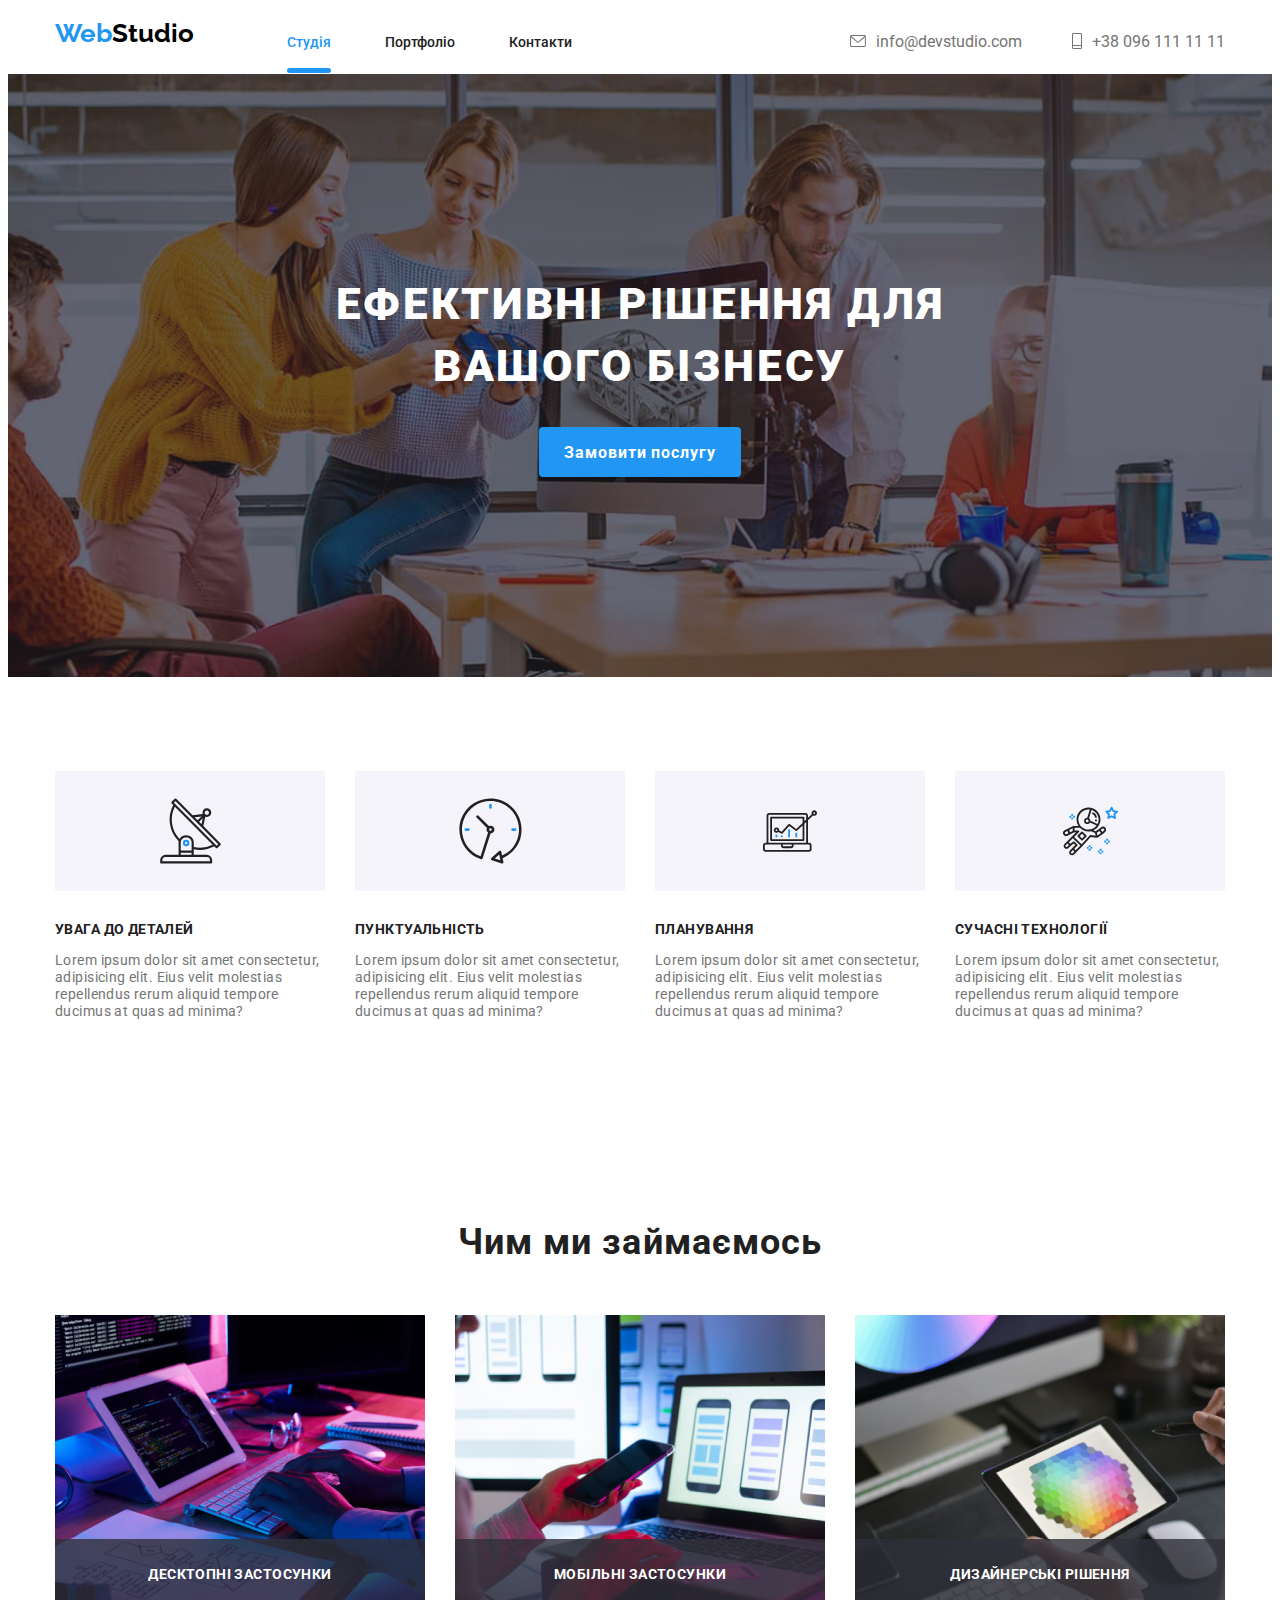
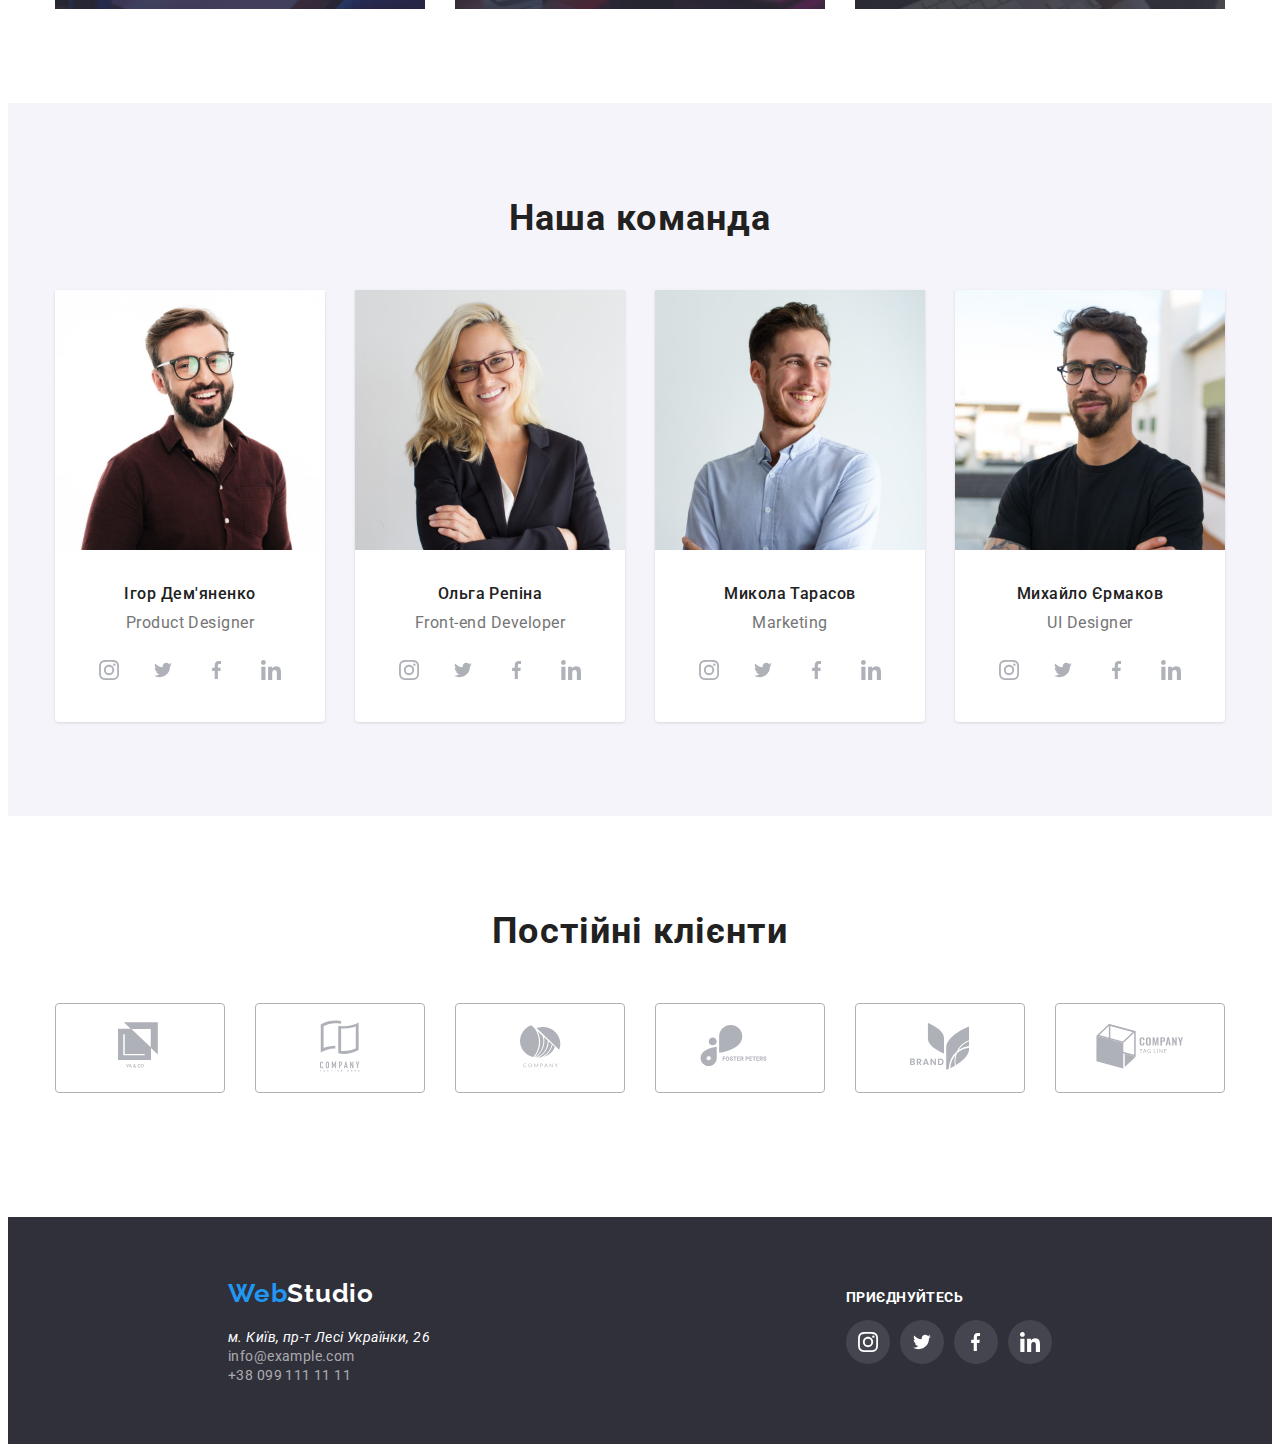
==== commit 06535bfb: "update portfolio for phone" ====
--- a/index.html
+++ b/index.html
@@ -11,7 +11,7 @@
 </head>
 <body>
     <!-- Шапка -->
-    <!-- <header class="header">
+    <header class="header">
         <div class="container header-nav">
             <a href="./" class="logo"><span class="logo-span">Web</span>Studio</a>
             <nav class="navigation">
@@ -39,7 +39,7 @@
                 </li>
             </ul>
         </div>   
-    </header> -->
+    </header>
     <main>
         <!-- Секція герой -->
         <section class="hero-section">
--- a/css/main.min.css
+++ b/css/main.min.css
@@ -1 +1 @@
-:root{--primary-color: #212121;--text-color: #757575;--secondary-color: #FFFFFF;--secondary-link-color: rgba(255, 255, 255, 0.6);--accent-color: #2196F3;--grey: #F5F4FA;--svg: #AFB1B8}html{-webkit-box-sizing:border-box;box-sizing:border-box}*,*::before,*::after{-webkit-box-sizing:inherit;box-sizing:inherit}body{color:var(--text-color);background-color:var(--secondary-color);font-family:roboto,sans-serif}a{text-decoration:none}h1,h2,h3,p,ul{margin-top:0}ul{list-style:none;margin:0;padding:0}.section{padding-top:94px;padding-bottom:94px;margin-top:0;margin-bottom:0}.section-title{color:var(--primary-color);font-family:Roboto,sans-serif;font-weight:700;font-size:36px;line-height:1.2;text-align:center;letter-spacing:.03em;margin-bottom:50px}.container{width:100%;margin-right:auto;margin-left:auto;padding-left:15px;padding-right:15px;margin-top:0px}@media(min-width: 480px){.container{width:480px}}@media(min-width: 768px){.container{width:768px}}@media(min-width: 1200px){.container{width:1200px}}.visually-hidden{position:absolute;width:1px;height:1px;border:0;margin:-1px;padding:0;clip:rect(0 0 0 0);overflow:hidden}.line{position:absolute;width:100%;height:0px;left:0px;top:66px;border:.5px solid #ececec}.logo-span,.nav-link:hover,.nav-link:focus,.info-link:hover,.info-link:focus{color:var(--accent-color)}.header-nav{margin-bottom:0}.logo{color:#000;font-family:Raleway,sans-serif;font-weight:700;font-size:26px;line-height:1.2;letter-spacing:3%;margin-top:10px;margin-bottom:25px}.nav-list{list-style:none;display:-webkit-box;display:-ms-flexbox;display:flex;margin-left:93px}.list-item{color:var(--text-color);margin-right:54px}.list-item:last-child{margin-right:0}.nav-link{color:var(--primary-color);font-family:Roboto,sans-serif;font-weight:500;font-size:14px;line-height:1.2;position:relative;padding-top:23px;padding-bottom:23px}.nav-link.current{color:var(--accent-color)}.nav-link.current::after{position:absolute;content:"";bottom:0;left:0;height:5px;width:100%;background-color:var(--accent-color);border-radius:4px}.header-nav,.link-list{display:-webkit-box;display:-ms-flexbox;display:flex;-webkit-box-pack:start;-ms-flex-pack:start;justify-content:flex-start;-webkit-box-align:center;-ms-flex-align:center;align-items:center}.link-list li+li{margin-left:50px}.link-list{margin-left:auto}.info-link{display:-webkit-box;display:-ms-flexbox;display:flex;-webkit-box-align:center;-ms-flex-align:center;align-items:center;color:var(--text-color)}.link-list .info-link:hover,.link-list .info-link:focus{fill:var(--accent-color)}.nav-icons{margin-right:10px;fill:currentColor}.hero-section{background-color:#2f303a;padding-bottom:200px;padding-top:200px;text-align:center;background-image:-webkit-gradient(linear, left top, right top, from(rgba(47, 48, 58, 0.4)), to(rgba(47, 48, 58, 0.4))),url(../img/background.jpg);background-image:linear-gradient(to right, rgba(47, 48, 58, 0.4), rgba(47, 48, 58, 0.4)),url(../img/background.jpg);background-position:center;background-size:cover;background-repeat:no-repeat}.hero-title{color:var(--secondary-color);font-family:Roboto,sans-serif;font-weight:900;font-size:44px;line-height:1.4;margin-right:auto;margin-left:auto;margin-bottom:30px;letter-spacing:.06em}@media(max-width: 1199px){.hero-title{font-size:26px;line-height:1.6}}.button{background-color:var(--accent-color);color:var(--secondary-color);font-family:Roboto,sans-serif;font-weight:700;font-size:16px;line-height:1.2;text-align:center;border:none;border-radius:4px;min-width:200px;height:50px;display:inline-block;padding:10px 25px;-webkit-box-shadow:0px 4px 4px rgba(0,0,0,.15);box-shadow:0px 4px 4px rgba(0,0,0,.15);letter-spacing:.06em;cursor:pointer}.backdrop{position:fixed;z-index:2;top:0;left:0;width:100%;height:100%;background-color:rgba(0,0,0,.2);opacity:1;-webkit-transition:opacity 300ms cubic-bezier(0.4, 0, 0.2, 1);transition:opacity 300ms cubic-bezier(0.4, 0, 0.2, 1)}.backdrop.is-hidden{opacity:0;pointer-events:none}.modal{position:absolute;top:50%;left:50%;padding:40px;background-color:var(--secondary-color);-webkit-transform:translate(-50%, -50%) scale(1);transform:translate(-50%, -50%) scale(1);-webkit-transition:-webkit-transform 300ms cubic-bezier(0.4, 0, 0.2, 1);transition:-webkit-transform 300ms cubic-bezier(0.4, 0, 0.2, 1);transition:transform 300ms cubic-bezier(0.4, 0, 0.2, 1);transition:transform 300ms cubic-bezier(0.4, 0, 0.2, 1), -webkit-transform 300ms cubic-bezier(0.4, 0, 0.2, 1)}.backdrop.is-hidden .modal{-webkit-transform:translate(-50%, -50%) scale(0.7);transform:translate(-50%, -50%) scale(0.7)}@media(min-width: 480px){.modal{width:450px;max-height:609px;height:100%;overflow:scroll}}@media(min-width: 1200px){.modal{width:528px;height:581px}}.modal-button{position:absolute;background-image:url(../img/close.svg);width:30px;height:30px;top:8px;right:8px;border:none;background-color:var(--secondary-color);cursor:pointer}.form,.fields,.field{display:-webkit-box;display:-ms-flexbox;display:flex;-webkit-box-orient:vertical;-webkit-box-direction:normal;-ms-flex-direction:column;flex-direction:column}.form h3{font-size:20px;margin-bottom:30px;color:var(--primary-color)}.field{position:relative}.field:not(:last-child){margin-bottom:10px}.field:focus-within .form-field,.field:hover .form-field,.field:focus-within .textarea,.field:hover .textarea{border:1px solid var(--accent-color)}.field:focus-within .form-icon,.field:hover .form-icon{fill:var(--accent-color)}.form-field,.textarea{padding-left:42px;height:40px;border:1px solid rgba(33,33,33,.2);border-radius:4px;-webkit-transition:border 250ms cubic-bezier(0.4, 0, 0.2, 1);transition:border 250ms cubic-bezier(0.4, 0, 0.2, 1);outline:none}.form label{text-align:left;margin-bottom:4px}.form-icon{position:absolute;top:35px;left:14px;width:18px;height:18px;fill:#212121;-webkit-transition:fill 250ms cubic-bezier(0.4, 0, 0.2, 1);transition:fill 250ms cubic-bezier(0.4, 0, 0.2, 1)}.field-checkbox{-webkit-appearance:none;-moz-appearance:none;appearance:none}.checkbox-icon{display:inline-block;margin-right:8px;padding:0;border:2px solid var(--primary-color);border-radius:2px}.field-checkbox:focus-within+.checkbox-icon{border:2px solid var(--accent-color)}.field-checkbox:checked+.checkbox-icon{background-color:var(--accent-color);border:2px solid var(--accent-color)}.field-label a{color:var(--accent-color);text-decoration:underline}.textarea{resize:none;height:120px;font-size:14px;padding:12px 16px;margin-bottom:20px}.checkbox{margin-bottom:15px}.form button{width:200px;height:50px;background:#2196f3;color:var(--secondary-color);border:none;border-radius:4px;font-family:Roboto,sans-serif;font-weight:700;font-size:16px;line-height:30px;letter-spacing:.06em;text-align:center;margin-right:auto;margin-left:auto;cursor:pointer;margin-bottom:40px}@media(min-width: 1200px){.features{-webkit-box-pack:justify;-ms-flex-pack:justify;justify-content:space-between}}@media(min-width: 768px){.features{display:-webkit-box;display:-ms-flexbox;display:flex;-ms-flex-wrap:wrap;flex-wrap:wrap;margin:-15px}}.features-title{color:var(--primary-color);font-family:Roboto,sans-serif;font-weight:700;font-size:14px;line-height:1.2;letter-spacing:.03em;text-align:center}@media(min-width: 480px){.features-title{text-align:left}}@media(min-width: 768px){.features-title{text-align:left}}@media(min-width: 1200px){.features-title{text-align:left}}.features-description{color:var(--text-color);font-family:Roboto,sans-serif;font-weight:400;font-weight:400;font-size:14px;line-height:1.2;letter-spacing:.03em}.features-item{width:100%}@media(min-width: 768px){.features-item{width:calc((100% - 60px)/2);margin:15px}}@media(min-width: 1200px){.features-item{width:270px}}.features-icon{background-color:var(--grey);width:270px;height:120px;display:-webkit-box;display:-ms-flexbox;display:flex;-webkit-box-pack:center;-ms-flex-pack:center;justify-content:center;-webkit-box-align:center;-ms-flex-align:center;align-items:center;margin-bottom:30px}@media(min-width: 480px){.features-icon{width:100%}}@media(min-width: 768px){.features-icon{width:100%}}.team{background-color:#f5f4fa}@media(min-width: 768px){.peoples{display:-webkit-box;display:-ms-flexbox;display:flex;-ms-flex-wrap:wrap;flex-wrap:wrap;margin:-15px}}@media(min-width: 1200px){.peoples{margin:-15px}}.team_card{background-color:#fff;-webkit-box-shadow:0px 2px 1px 0px rgba(0,0,0,.2);box-shadow:0px 2px 1px 0px rgba(0,0,0,.2);-webkit-box-shadow:0px 1px 1px 0px rgba(0,0,0,.1411764706);box-shadow:0px 1px 1px 0px rgba(0,0,0,.1411764706);-webkit-box-shadow:0px 1px 3px 0px rgba(0,0,0,.1215686275);box-shadow:0px 1px 3px 0px rgba(0,0,0,.1215686275);text-align:center;border-radius:0px 0px 4px 4px;width:100%;padding-bottom:30px}@media(min-width: 480px){.team_card{margin-bottom:30px}}@media(min-width: 768px){.team_card{width:calc((100% - 60px)/2);margin:15px}}@media(min-width: 1200px){.team_card{width:270px}}.team-img{width:100%;margin-bottom:30px}.names{color:var(--primary-color);font-family:Roboto,sans-serif;font-weight:500;font-size:16px;line-height:1.2;letter-spacing:.03em;margin-bottom:10px}.description{color:var(--text-color);font-family:Roboto,sans-serif;font-weight:400;font-size:16px;line-height:1.2;letter-spacing:.03em;margin-bottom:16px}.social-network-list{display:-webkit-box;display:-ms-flexbox;display:flex;-webkit-box-pack:center;-ms-flex-pack:center;justify-content:center;-webkit-box-align:center;-ms-flex-align:center;align-items:center}.social-item:not(:last-child){margin-right:10px}.social-link{display:-webkit-inline-box;display:-ms-inline-flexbox;display:inline-flex;-webkit-box-align:center;-ms-flex-align:center;align-items:center;-webkit-box-pack:center;-ms-flex-pack:center;justify-content:center;width:44px;height:44px;border-radius:50%;fill:var(--svg)}.social-link:hover,.social-link:focus{fill:var(--secondary-color);background-color:var(--accent-color)}@media(max-width: 1199px){.section.work{display:none}}.images{display:-webkit-box;display:-ms-flexbox;display:flex;-webkit-box-pack:justify;-ms-flex-pack:justify;justify-content:space-between}.image{width:370px}.image-item{position:relative;width:370px;height:294px}.image-item:not(:last-child){margin-right:30px}.img-overlay{position:absolute;z-index:1;left:0;bottom:0;width:100%;height:70px;background:rgba(47,48,58,.8);padding-top:27px;padding-bottom:27px;text-align:center}.img-overlay p{color:var(--secondary-color);font-family:Roboto,sans-serif;font-weight:700;font-size:14px;line-height:1.2;letter-spacing:.03em}.customers-list{display:-webkit-box;display:-ms-flexbox;display:flex;-webkit-box-pack:center;-ms-flex-pack:center;justify-content:center;-webkit-box-align:center;-ms-flex-align:center;align-items:center;-ms-flex-wrap:wrap;flex-wrap:wrap;margin:-15px}.customer-link{fill:var(--svg)}.customer-item{width:100%;height:90px;border:1px solid var(--svg);border-radius:4px;display:-webkit-box;display:-ms-flexbox;display:flex;-webkit-box-pack:center;-ms-flex-pack:center;justify-content:center;-webkit-box-align:center;-ms-flex-align:center;align-items:center}.customer-item:hover{border:1px solid var(--accent-color)}.customer-item:hover .customer-icon{fill:var(--accent-color)}@media(min-width: 480px){.customer-item{width:calc((100% - 60px)/2);margin:15px}}@media(min-width: 768px){.customer-item{width:calc((100% - 60px)/4);margin:15px}}@media(min-width: 1200px){.customer-item{width:calc((100% - 180px)/6)}}.footer{background-color:#2f303a;padding-top:60px;padding-bottom:60px}@media(max-width: 767px){.container.footer-container{text-align:center}}@media(min-width: 768px){.container.footer-container{display:-webkit-box;display:-ms-flexbox;display:flex;-ms-flex-pack:distribute;justify-content:space-around}}@media(min-width: 1200px){.container.footer-container{display:-webkit-box;display:-ms-flexbox;display:flex;-webkit-box-align:baseline;-ms-flex-align:baseline;align-items:baseline}}.logofooter{color:var(--secondary-color);font-family:Raleway,sans-serif;font-weight:700;font-size:26px;line-height:1.2;letter-spacing:.03em}.address{color:var(--secondary-color);font-family:Roboto,sans-serif;font-weight:400;font-size:14px;line-height:1.2;margin-top:20px;letter-spacing:.03em}.footer-link{color:var(--secondary-link-color);font-family:Roboto,sans-serif;font-weight:400;font-size:14px;line-height:1.2;margin-top:9px;letter-spacing:.03em}.join{margin-top:12px}@media(max-width: 767px){.join{display:-webkit-box;display:-ms-flexbox;display:flex;-webkit-box-orient:vertical;-webkit-box-direction:normal;-ms-flex-direction:column;flex-direction:column;-webkit-box-align:center;-ms-flex-align:center;align-items:center;margin-top:60px}}@media(min-width: 1200px){.join{margin-left:70px}}.join h3{font-family:Roboto,sans-serif;font-weight:700;font-size:14px;line-height:1.2;letter-spacing:.03em;color:var(--secondary-color)}.footer-social-link{display:-webkit-inline-box;display:-ms-inline-flexbox;display:inline-flex;-webkit-box-align:center;-ms-flex-align:center;align-items:center;-webkit-box-pack:center;-ms-flex-pack:center;justify-content:center;width:44px;height:44px;border-radius:50%;background-color:rgba(255,255,255,.1)}.footer-social-link:hover{background-color:var(--accent-color)}.footer-icons{display:-webkit-box;display:-ms-flexbox;display:flex}.footer-icon{fill:var(--secondary-color)}.filters_div{display:-webkit-box;display:-ms-flexbox;display:flex;-webkit-box-pack:center;-ms-flex-pack:center;justify-content:center;margin-top:94px}.filters{display:-webkit-box;display:-ms-flexbox;display:flex;-webkit-box-pack:center;-ms-flex-pack:center;justify-content:center}.filter-button:not(:last-child){margin-right:8px}.filter-button{cursor:pointer;height:30px;margin-bottom:50px}.link-text{color:var(--primary-color);font-family:Roboto,sans-serif;font-weight:500;font-size:16px;line-height:1.2;letter-spacing:.03em;display:inline-block;border-radius:4px;padding:6px 25px;background-color:#f5f4fa;min-width:73px}.link-text:hover,.link-text:focus{background-color:var(--accent-color);color:var(--secondary-color)}.examples{display:-webkit-box;display:-ms-flexbox;display:flex;-webkit-box-pack:space-evenly;-ms-flex-pack:space-evenly;justify-content:space-evenly;-ms-flex-wrap:wrap;flex-wrap:wrap}.example-card{display:block;margin-bottom:30px;border:1px solid #eee;-webkit-box-flex:0;-ms-flex:0 32%;flex:0 32%}.example-card:hover{-webkit-box-shadow:0px 1px 1px rgba(0,0,0,.12),0px 4px 4px rgba(0,0,0,.06),1px 4px 6px rgba(0,0,0,.16);box-shadow:0px 1px 1px rgba(0,0,0,.12),0px 4px 4px rgba(0,0,0,.06),1px 4px 6px rgba(0,0,0,.16)}.img-thumb{position:relative;overflow:hidden}.img-thumb:hover .overlay,.img-thumb:focus .overlay{-webkit-transform:translateY(0);transform:translateY(0)}.overlay{position:absolute;width:100%;height:100%;top:0;left:0;background-color:rgba(33,150,243,.9);padding:35px 15px;margin:0;font-family:Roboto,sans-serif;font-weight:400;font-size:18px;line-height:1.5;letter-spacing:.03em;color:var(--secondary-color);text-align:center;-webkit-transform:translateY(100%);transform:translateY(100%);-webkit-transition:-webkit-transform 250ms cubic-bezier(0.4, 0, 0.2, 1);transition:-webkit-transform 250ms cubic-bezier(0.4, 0, 0.2, 1);transition:transform 250ms cubic-bezier(0.4, 0, 0.2, 1);transition:transform 250ms cubic-bezier(0.4, 0, 0.2, 1), -webkit-transform 250ms cubic-bezier(0.4, 0, 0.2, 1)}.example_image{display:block;width:100%;overflow:hidden}.items-descritption{color:var(--primary-color);font-family:Roboto,sans-serif;font-weight:700;font-size:18px;line-height:1.2px;letter-spacing:.06em;margin-top:20px;text-align:center}.example-description{color:var(--text-color);font-family:Roboto,sans-serif;font-weight:400;font-size:16px;line-height:1.2;letter-spacing:.03em;margin-bottom:20px;text-align:center}.hide{display:none}/*# sourceMappingURL=main.min.css.map */+:root{--primary-color: #212121;--text-color: #757575;--secondary-color: #FFFFFF;--secondary-link-color: rgba(255, 255, 255, 0.6);--accent-color: #2196F3;--grey: #F5F4FA;--svg: #AFB1B8}html{-webkit-box-sizing:border-box;box-sizing:border-box}*,*::before,*::after{-webkit-box-sizing:inherit;box-sizing:inherit}body{color:var(--text-color);background-color:var(--secondary-color);font-family:roboto,sans-serif}a{text-decoration:none}h1,h2,h3,p,ul{margin-top:0}ul{list-style:none;margin:0;padding:0}.section{padding-top:94px;padding-bottom:94px;margin-top:0;margin-bottom:0}.section-title{color:var(--primary-color);font-family:Roboto,sans-serif;font-weight:700;font-size:36px;line-height:1.2;text-align:center;letter-spacing:.03em;margin-bottom:50px}.container{width:100%;margin-right:auto;margin-left:auto;padding-left:15px;padding-right:15px;margin-top:0px}@media(min-width: 480px){.container{width:480px}}@media(min-width: 768px){.container{width:768px}}@media(min-width: 1200px){.container{width:1200px}}.visually-hidden{position:absolute;width:1px;height:1px;border:0;margin:-1px;padding:0;clip:rect(0 0 0 0);overflow:hidden}.line{position:absolute;width:100%;height:0px;left:0px;top:66px;border:.5px solid #ececec}.logo-span,.nav-link:hover,.nav-link:focus,.info-link:hover,.info-link:focus{color:var(--accent-color)}.header-nav{margin-bottom:0}.logo{color:#000;font-family:Raleway,sans-serif;font-weight:700;font-size:26px;line-height:1.2;letter-spacing:3%;margin-top:10px;margin-bottom:25px}.nav-list{list-style:none;display:-webkit-box;display:-ms-flexbox;display:flex;margin-left:93px}.list-item{color:var(--text-color);margin-right:54px}.list-item:last-child{margin-right:0}.nav-link{color:var(--primary-color);font-family:Roboto,sans-serif;font-weight:500;font-size:14px;line-height:1.2;position:relative;padding-top:23px;padding-bottom:23px}.nav-link.current{color:var(--accent-color)}.nav-link.current::after{position:absolute;content:"";bottom:0;left:0;height:5px;width:100%;background-color:var(--accent-color);border-radius:4px}.header-nav,.link-list{display:-webkit-box;display:-ms-flexbox;display:flex;-webkit-box-pack:start;-ms-flex-pack:start;justify-content:flex-start;-webkit-box-align:center;-ms-flex-align:center;align-items:center}.link-list li+li{margin-left:50px}.link-list{margin-left:auto}.info-link{display:-webkit-box;display:-ms-flexbox;display:flex;-webkit-box-align:center;-ms-flex-align:center;align-items:center;color:var(--text-color)}.link-list .info-link:hover,.link-list .info-link:focus{fill:var(--accent-color)}.nav-icons{margin-right:10px;fill:currentColor}.hero-section{background-color:#2f303a;padding-bottom:200px;padding-top:200px;text-align:center;background-image:-webkit-gradient(linear, left top, right top, from(rgba(47, 48, 58, 0.4)), to(rgba(47, 48, 58, 0.4))),url(../img/background.jpg);background-image:linear-gradient(to right, rgba(47, 48, 58, 0.4), rgba(47, 48, 58, 0.4)),url(../img/background.jpg);background-position:center;background-size:cover;background-repeat:no-repeat}.hero-title{color:var(--secondary-color);font-family:Roboto,sans-serif;font-weight:900;font-size:44px;line-height:1.4;margin-right:auto;margin-left:auto;margin-bottom:30px;letter-spacing:.06em}@media(max-width: 1199px){.hero-title{font-size:26px;line-height:1.6}}.button{background-color:var(--accent-color);color:var(--secondary-color);font-family:Roboto,sans-serif;font-weight:700;font-size:16px;line-height:1.2;text-align:center;border:none;border-radius:4px;min-width:200px;height:50px;display:inline-block;padding:10px 25px;-webkit-box-shadow:0px 4px 4px rgba(0,0,0,.15);box-shadow:0px 4px 4px rgba(0,0,0,.15);letter-spacing:.06em;cursor:pointer}.backdrop{position:fixed;z-index:2;top:0;left:0;width:100%;height:100%;background-color:rgba(0,0,0,.2);opacity:1;-webkit-transition:opacity 300ms cubic-bezier(0.4, 0, 0.2, 1);transition:opacity 300ms cubic-bezier(0.4, 0, 0.2, 1)}.backdrop.is-hidden{opacity:0;pointer-events:none}.modal{position:absolute;top:50%;left:50%;padding:40px;background-color:var(--secondary-color);-webkit-transform:translate(-50%, -50%) scale(1);transform:translate(-50%, -50%) scale(1);-webkit-transition:-webkit-transform 300ms cubic-bezier(0.4, 0, 0.2, 1);transition:-webkit-transform 300ms cubic-bezier(0.4, 0, 0.2, 1);transition:transform 300ms cubic-bezier(0.4, 0, 0.2, 1);transition:transform 300ms cubic-bezier(0.4, 0, 0.2, 1), -webkit-transform 300ms cubic-bezier(0.4, 0, 0.2, 1)}.backdrop.is-hidden .modal{-webkit-transform:translate(-50%, -50%) scale(0.7);transform:translate(-50%, -50%) scale(0.7)}@media(min-width: 480px){.modal{width:450px;max-height:609px;height:100%;overflow:scroll}}@media(min-width: 1200px){.modal{width:528px;height:581px}}.modal-button{position:absolute;background-image:url(../img/close.svg);width:30px;height:30px;top:8px;right:8px;border:none;background-color:var(--secondary-color);cursor:pointer}.form,.fields,.field{display:-webkit-box;display:-ms-flexbox;display:flex;-webkit-box-orient:vertical;-webkit-box-direction:normal;-ms-flex-direction:column;flex-direction:column}.form h3{font-size:20px;margin-bottom:30px;color:var(--primary-color)}.field{position:relative}.field:not(:last-child){margin-bottom:10px}.field:focus-within .form-field,.field:hover .form-field,.field:focus-within .textarea,.field:hover .textarea{border:1px solid var(--accent-color)}.field:focus-within .form-icon,.field:hover .form-icon{fill:var(--accent-color)}.form-field,.textarea{padding-left:42px;height:40px;border:1px solid rgba(33,33,33,.2);border-radius:4px;-webkit-transition:border 250ms cubic-bezier(0.4, 0, 0.2, 1);transition:border 250ms cubic-bezier(0.4, 0, 0.2, 1);outline:none}.form label{text-align:left;margin-bottom:4px}.form-icon{position:absolute;top:35px;left:14px;width:18px;height:18px;fill:#212121;-webkit-transition:fill 250ms cubic-bezier(0.4, 0, 0.2, 1);transition:fill 250ms cubic-bezier(0.4, 0, 0.2, 1)}.field-checkbox{-webkit-appearance:none;-moz-appearance:none;appearance:none}.checkbox-icon{display:inline-block;margin-right:8px;padding:0;border:2px solid var(--primary-color);border-radius:2px}.field-checkbox:focus-within+.checkbox-icon{border:2px solid var(--accent-color)}.field-checkbox:checked+.checkbox-icon{background-color:var(--accent-color);border:2px solid var(--accent-color)}.field-label a{color:var(--accent-color);text-decoration:underline}.textarea{resize:none;height:120px;font-size:14px;padding:12px 16px;margin-bottom:20px}.checkbox{margin-bottom:15px}.form button{width:200px;height:50px;background:#2196f3;color:var(--secondary-color);border:none;border-radius:4px;font-family:Roboto,sans-serif;font-weight:700;font-size:16px;line-height:30px;letter-spacing:.06em;text-align:center;margin-right:auto;margin-left:auto;cursor:pointer;margin-bottom:40px}@media(min-width: 768px){.features{display:-webkit-box;display:-ms-flexbox;display:flex;-ms-flex-wrap:wrap;flex-wrap:wrap;margin:-15px}}@media(min-width: 1200px){.features{-webkit-box-pack:justify;-ms-flex-pack:justify;justify-content:space-between}}.features-title{color:var(--primary-color);font-family:Roboto,sans-serif;font-weight:700;font-size:14px;line-height:1.2;letter-spacing:.03em;text-align:center}@media(min-width: 480px){.features-title{text-align:left}}@media(min-width: 768px){.features-title{text-align:left}}@media(min-width: 1200px){.features-title{text-align:left}}.features-description{color:var(--text-color);font-family:Roboto,sans-serif;font-weight:400;font-weight:400;font-size:14px;line-height:1.2;letter-spacing:.03em}.features-item{width:100%}@media(min-width: 768px){.features-item{width:calc((100% - 60px)/2);margin:15px}}@media(min-width: 1200px){.features-item{width:270px}}.features-icon{background-color:var(--grey);width:270px;height:120px;display:-webkit-box;display:-ms-flexbox;display:flex;-webkit-box-pack:center;-ms-flex-pack:center;justify-content:center;-webkit-box-align:center;-ms-flex-align:center;align-items:center;margin-bottom:30px}@media(max-width: 767px){.features-icon{width:100%}}@media(min-width: 768px){.features-icon{width:100%}}.team{background-color:#f5f4fa}@media(min-width: 768px){.peoples{display:-webkit-box;display:-ms-flexbox;display:flex;-ms-flex-wrap:wrap;flex-wrap:wrap;margin:-15px}}@media(min-width: 1200px){.peoples{margin:-15px}}.team_card{background-color:#fff;-webkit-box-shadow:0px 2px 1px 0px rgba(0,0,0,.2);box-shadow:0px 2px 1px 0px rgba(0,0,0,.2);-webkit-box-shadow:0px 1px 1px 0px rgba(0,0,0,.1411764706);box-shadow:0px 1px 1px 0px rgba(0,0,0,.1411764706);-webkit-box-shadow:0px 1px 3px 0px rgba(0,0,0,.1215686275);box-shadow:0px 1px 3px 0px rgba(0,0,0,.1215686275);text-align:center;border-radius:0px 0px 4px 4px;width:100%;padding-bottom:30px}@media(max-width: 767px){.team_card{margin-bottom:30px}}@media(min-width: 768px){.team_card{width:calc((100% - 60px)/2);margin:15px}}@media(min-width: 1200px){.team_card{width:270px}}.team-img{width:100%;margin-bottom:30px}.names{color:var(--primary-color);font-family:Roboto,sans-serif;font-weight:500;font-size:16px;line-height:1.2;letter-spacing:.03em;margin-bottom:10px}.description{color:var(--text-color);font-family:Roboto,sans-serif;font-weight:400;font-size:16px;line-height:1.2;letter-spacing:.03em;margin-bottom:16px}.social-network-list{display:-webkit-box;display:-ms-flexbox;display:flex;-webkit-box-pack:center;-ms-flex-pack:center;justify-content:center;-webkit-box-align:center;-ms-flex-align:center;align-items:center}.social-item:not(:last-child){margin-right:10px}.social-link{display:-webkit-inline-box;display:-ms-inline-flexbox;display:inline-flex;-webkit-box-align:center;-ms-flex-align:center;align-items:center;-webkit-box-pack:center;-ms-flex-pack:center;justify-content:center;width:44px;height:44px;border-radius:50%;fill:var(--svg)}.social-link:hover,.social-link:focus{fill:var(--secondary-color);background-color:var(--accent-color)}@media(max-width: 1199px){.section.work{display:none}}.images{display:-webkit-box;display:-ms-flexbox;display:flex;-webkit-box-pack:justify;-ms-flex-pack:justify;justify-content:space-between}.image{width:370px}.image-item{position:relative;width:370px;height:294px}.image-item:not(:last-child){margin-right:30px}.img-overlay{position:absolute;z-index:1;left:0;bottom:0;width:100%;height:70px;background:rgba(47,48,58,.8);padding-top:27px;padding-bottom:27px;text-align:center}.img-overlay p{color:var(--secondary-color);font-family:Roboto,sans-serif;font-weight:700;font-size:14px;line-height:1.2;letter-spacing:.03em}.customers-list{display:-webkit-box;display:-ms-flexbox;display:flex;-webkit-box-pack:center;-ms-flex-pack:center;justify-content:center;-webkit-box-align:center;-ms-flex-align:center;align-items:center;-ms-flex-wrap:wrap;flex-wrap:wrap;margin:-15px}.customer-link{fill:var(--svg)}.customer-item{width:100%;height:90px;border:1px solid var(--svg);border-radius:4px;display:-webkit-box;display:-ms-flexbox;display:flex;-webkit-box-pack:center;-ms-flex-pack:center;justify-content:center;-webkit-box-align:center;-ms-flex-align:center;align-items:center}.customer-item:hover{border:1px solid var(--accent-color)}.customer-item:hover .customer-icon{fill:var(--accent-color)}@media(max-width: 767px){.customer-item{width:calc((100% - 60px)/2);margin:15px}}@media(min-width: 768px){.customer-item{width:calc((100% - 60px)/4);margin:15px}}@media(min-width: 1200px){.customer-item{width:calc((100% - 180px)/6)}}.footer{background-color:#2f303a;padding-top:60px;padding-bottom:60px;margin-top:30px}@media(max-width: 767px){.container.footer-container{text-align:center}}@media(min-width: 768px){.container.footer-container{display:-webkit-box;display:-ms-flexbox;display:flex;-ms-flex-pack:distribute;justify-content:space-around}}@media(min-width: 1200px){.container.footer-container{display:-webkit-box;display:-ms-flexbox;display:flex;-webkit-box-align:baseline;-ms-flex-align:baseline;align-items:baseline}}.logofooter{color:var(--secondary-color);font-family:Raleway,sans-serif;font-weight:700;font-size:26px;line-height:1.2;letter-spacing:.03em}.address{color:var(--secondary-color);font-family:Roboto,sans-serif;font-weight:400;font-size:14px;line-height:1.2;margin-top:20px;letter-spacing:.03em}.footer-link{color:var(--secondary-link-color);font-family:Roboto,sans-serif;font-weight:400;font-size:14px;line-height:1.2;margin-top:9px;letter-spacing:.03em}.join{margin-top:12px}@media(max-width: 767px){.join{display:-webkit-box;display:-ms-flexbox;display:flex;-webkit-box-orient:vertical;-webkit-box-direction:normal;-ms-flex-direction:column;flex-direction:column;-webkit-box-align:center;-ms-flex-align:center;align-items:center;margin-top:60px}}@media(min-width: 1200px){.join{margin-left:70px}}.join h3{font-family:Roboto,sans-serif;font-weight:700;font-size:14px;line-height:1.2;letter-spacing:.03em;color:var(--secondary-color)}.footer-social-link{display:-webkit-inline-box;display:-ms-inline-flexbox;display:inline-flex;-webkit-box-align:center;-ms-flex-align:center;align-items:center;-webkit-box-pack:center;-ms-flex-pack:center;justify-content:center;width:44px;height:44px;border-radius:50%;background-color:rgba(255,255,255,.1)}.footer-social-link:hover{background-color:var(--accent-color)}.footer-icons{display:-webkit-box;display:-ms-flexbox;display:flex}.footer-icon{fill:var(--secondary-color)}.filters_div{display:-webkit-box;display:-ms-flexbox;display:flex;-webkit-box-pack:center;-ms-flex-pack:center;justify-content:center;margin-top:94px}@media(min-width: 480px){.filters{display:-webkit-box;display:-ms-flexbox;display:flex;-ms-flex-wrap:wrap;flex-wrap:wrap;margin-bottom:40px;margin-top:-15px}}@media(min-width: 1200px){.filters{display:-webkit-box;display:-ms-flexbox;display:flex;-webkit-box-pack:center;-ms-flex-pack:center;justify-content:center}}.filter-button{cursor:pointer;height:30px}.filter-button:not(:last-child){margin-right:8px}@media(min-width: 480px)and (max-width: 767px){.filter-button{margin-top:15px}}.link-text{color:var(--primary-color);font-family:Roboto,sans-serif;font-weight:500;font-size:16px;line-height:1.2;letter-spacing:.03em;display:inline-block;border-radius:4px;padding:6px 25px;background-color:#f5f4fa;min-width:73px}.link-text:hover,.link-text:focus{background-color:var(--accent-color);color:var(--secondary-color)}@media(min-width: 768px){.examples{display:-webkit-box;display:-ms-flexbox;display:flex;-ms-flex-wrap:wrap;flex-wrap:wrap;margin-left:-30px;margin-top:-30px}}.example-card{border:1px solid #eee}@media(max-width: 767px){.example-card:not(:last-child){margin-bottom:30px}}@media(min-width: 768px){.example-card{display:block;-ms-flex-preferred-size:calc((100% - 60px)/2);flex-basis:calc((100% - 60px)/2);margin-left:30px;margin-top:30px}}@media(min-width: 1200px){.example-card{display:block;-ms-flex-preferred-size:calc((100% - 90px)/3);flex-basis:calc((100% - 90px)/3);margin-left:30px;margin-top:30px}}.example-card:hover{-webkit-box-shadow:0px 1px 1px rgba(0,0,0,.12),0px 4px 4px rgba(0,0,0,.06),1px 4px 6px rgba(0,0,0,.16);box-shadow:0px 1px 1px rgba(0,0,0,.12),0px 4px 4px rgba(0,0,0,.06),1px 4px 6px rgba(0,0,0,.16)}.img-thumb{position:relative;overflow:hidden}.img-thumb:hover .overlay,.img-thumb:focus .overlay{-webkit-transform:translateY(0);transform:translateY(0)}.overlay{position:absolute;width:100%;height:100%;top:0;left:0;background-color:rgba(33,150,243,.9);padding:35px 15px;margin:0;font-family:Roboto,sans-serif;font-weight:400;font-size:18px;line-height:1.5;letter-spacing:.03em;color:var(--secondary-color);text-align:center;-webkit-transform:translateY(100%);transform:translateY(100%);-webkit-transition:-webkit-transform 250ms cubic-bezier(0.4, 0, 0.2, 1);transition:-webkit-transform 250ms cubic-bezier(0.4, 0, 0.2, 1);transition:transform 250ms cubic-bezier(0.4, 0, 0.2, 1);transition:transform 250ms cubic-bezier(0.4, 0, 0.2, 1), -webkit-transform 250ms cubic-bezier(0.4, 0, 0.2, 1)}.example_image{display:block;width:100%;overflow:hidden}.items-descritption{color:var(--primary-color);font-family:Roboto,sans-serif;font-weight:700;font-size:18px;line-height:1.2px;letter-spacing:.06em;margin-top:20px;text-align:center}.example-description{color:var(--text-color);font-family:Roboto,sans-serif;font-weight:400;font-size:16px;line-height:1.2;letter-spacing:.03em;margin-bottom:20px;text-align:center}.hide{display:none}/*# sourceMappingURL=main.min.css.map */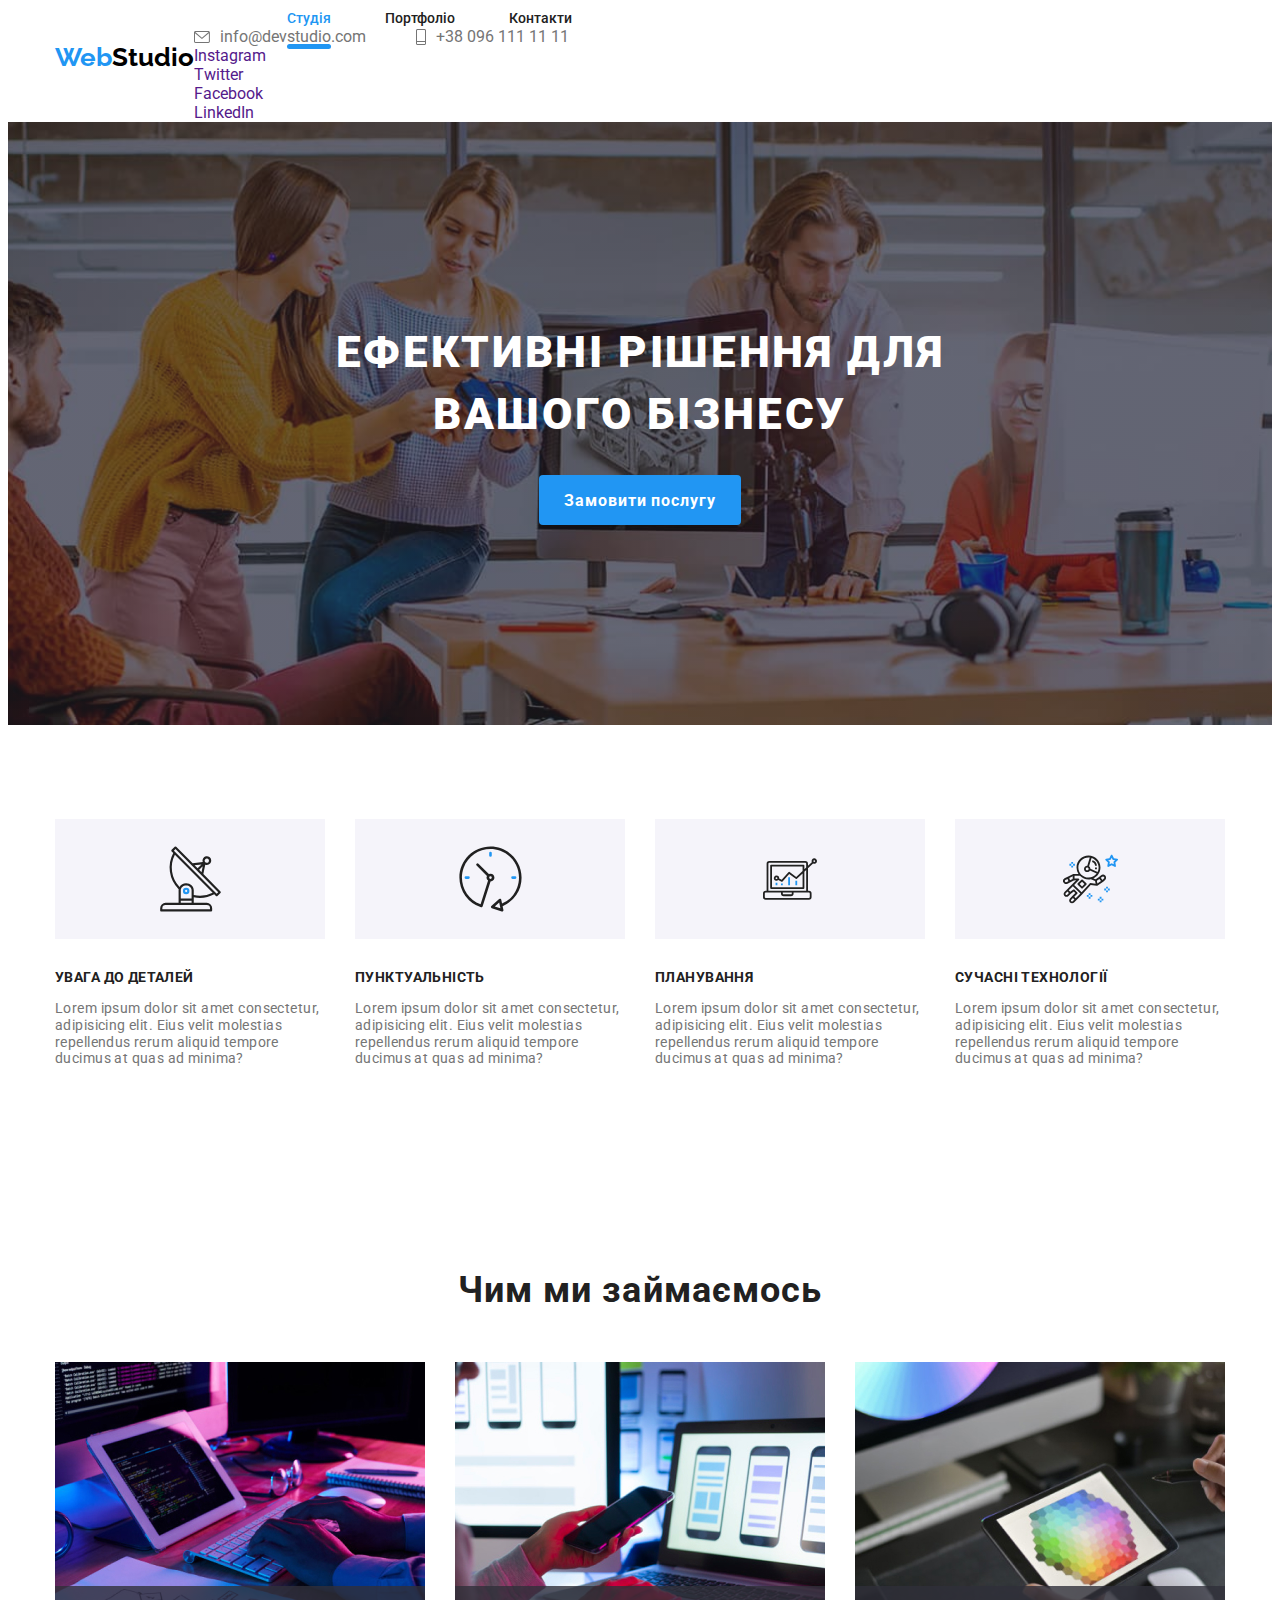
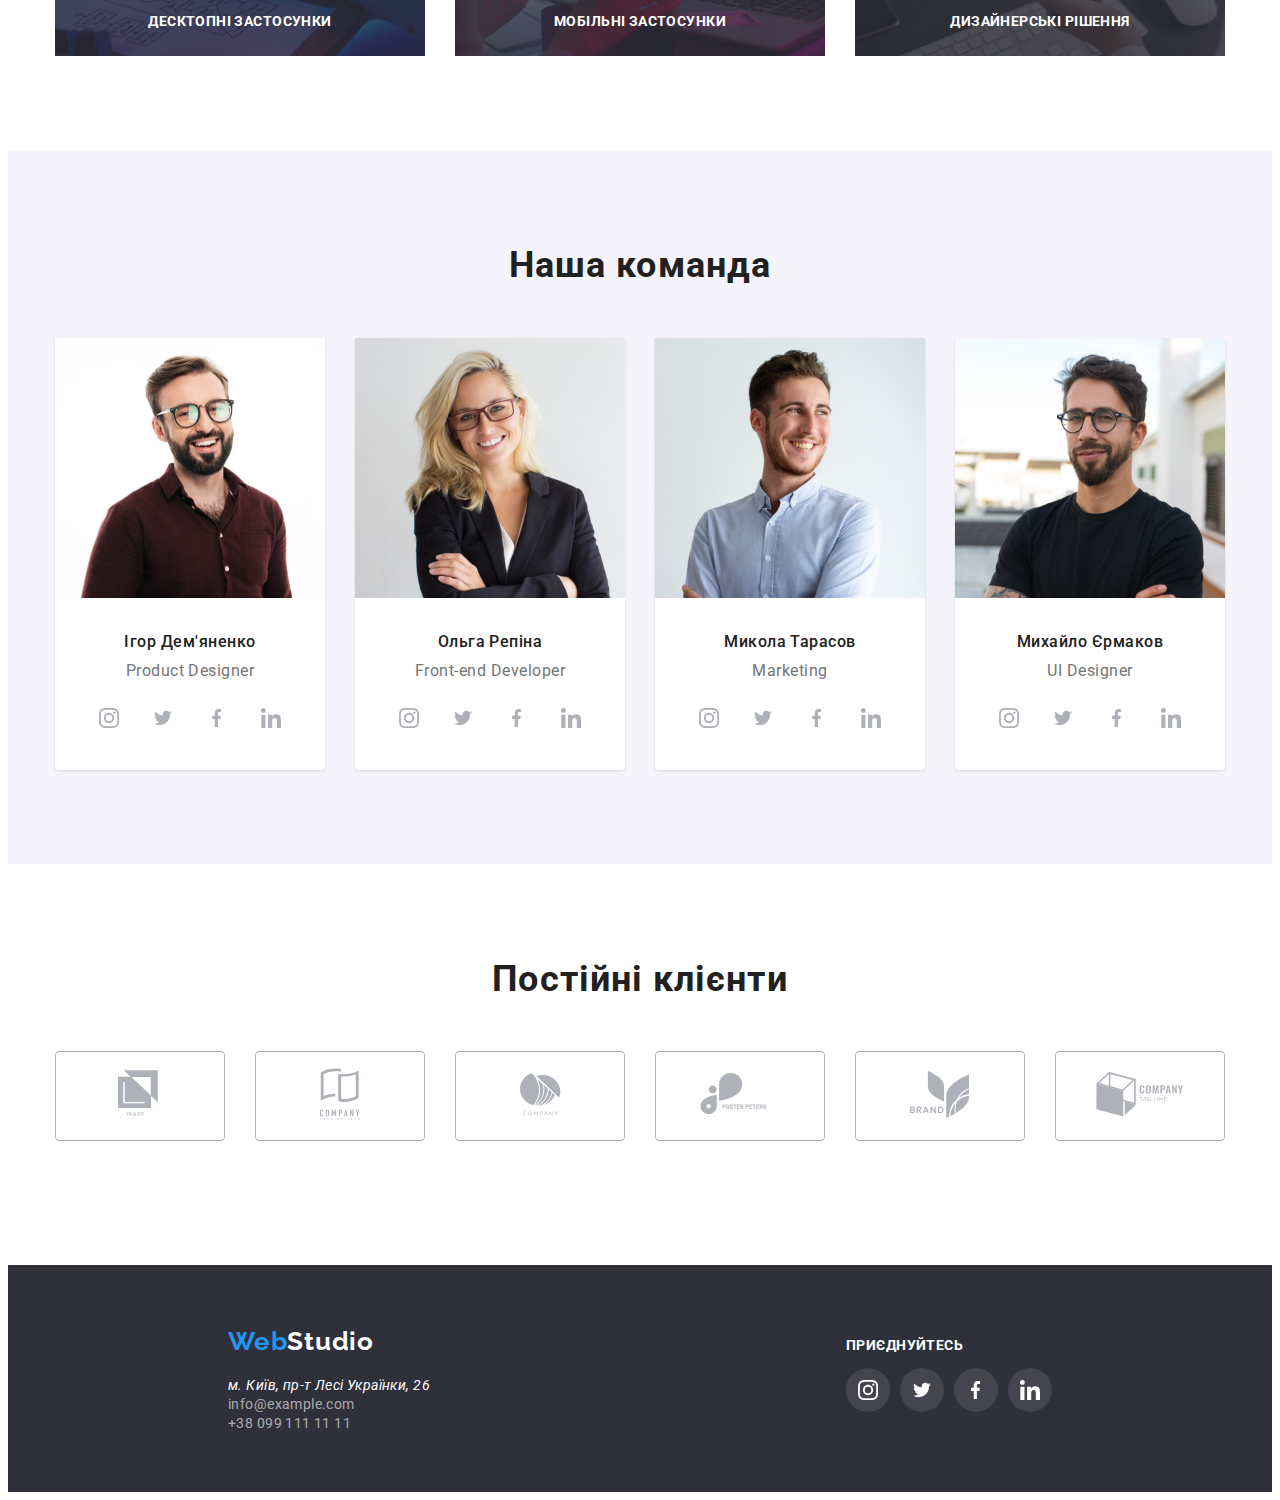
==== commit f609c489: "add file for header" ====
--- a/index.html
+++ b/index.html
@@ -14,30 +14,60 @@
     <header class="header">
         <div class="container header-nav">
             <a href="./" class="logo"><span class="logo-span">Web</span>Studio</a>
-            <nav class="navigation">
-                <ul class="nav-list">
-                    <li class="list-item"><a href="./" class="nav-link current">Студія</a></li>
-                    <li class="list-item"><a href="./portfolio.html" rel="noopener noreferer" class="nav-link">Портфоліо</a></li>
-                    <li class="list-item"><a href="" class="nav-link">Контакти</a></li>
-                </ul>
-            </nav>
-
-            <ul class="link-list">
-                <li class="list-link-item">
-                    <a href="mailto:info@devstudio.com" class="info-link">
-                    <svg class="nav-icons" width="16" height="12">
-                        <use href="/img/icons.svg#icon-mail"></use>
-                    </svg>
-                    info@devstudio.com</a>
-                </li>
-                <li class="list-link-item">
-                    <a href="tel:+380961111111" class="info-link">
-                    <svg class="nav-icons" width="10" height="16">
-                        <use href="/img/icons.svg#icon-phone"></use>
-                    </svg>
-                    +38 096 111 11 11</a>
-                </li>
-            </ul>
+            <!-- Кнопка мобільного меню -->
+            <button type="button" class="mobile-button is-open" data-menu-button aria-expanded="false">
+                <svg width="40" height="40" aria-label="Перемикач мобільного меню">
+                    <use class="mobile-open" href="./img/icons.svg#icon-burger-menu"></use>
+                    <use class="mobile-close" href="./img/icons.svg#icon-close-burger-menu"></use>
+                </svg>
+            </button>
+
+            <div class="mobile-menu" data-menu id="mobile-menu">
+                <div class="navigation">
+                    <nav class="navigation">
+                        <ul class="nav-list">
+                            <li class="list-item"><a href="./" class="nav-link current">Студія</a></li>
+                            <li class="list-item"><a href="./portfolio.html" rel="noopener noreferer" class="nav-link">Портфоліо</a></li>
+                            <li class="list-item"><a href="" class="nav-link">Контакти</a></li>
+                        </ul>
+                    </nav>
+                </div>
+                <div>
+                    <div class="contacts">
+                        <ul class="link-list">
+                            <li class="list-link-item">
+                                <a href="mailto:info@devstudio.com" class="info-link">
+                                <svg class="nav-icons" width="16" height="12">
+                                    <use href="/img/icons.svg#icon-mail"></use>
+                                </svg>
+                                info@devstudio.com</a>
+                            </li>
+                            <li class="list-link-item">
+                                <a href="tel:+380961111111" class="info-link">
+                                <svg class="nav-icons" width="10" height="16">
+                                    <use href="/img/icons.svg#icon-phone"></use>
+                                </svg>
+                                +38 096 111 11 11</a>
+                            </li>
+                        </ul>
+                    </div>
+
+                    <ul class="networks-list">
+                        <li class="networks-item">
+                            <a href="" rel="noopener, noreferrer" class="networks-link">Instagram</a>
+                        </li>
+                        <li class="networks-item">
+                            <a href="" rel="noopener, noreferrer" class="networks-link">Twitter</a>
+                        </li>
+                        <li class="networks-item">
+                            <a href="" rel="noopener, noreferrer" class="networks-link">Facebook</a>
+                        </li>
+                        <li class="networks-item">
+                            <a href="" rel="noopener, noreferrer" class="networks-link">LinkedIn</a>
+                        </li>
+                    </ul>
+                </div>
+            </div>
         </div>   
     </header>
     <main>
@@ -238,6 +268,8 @@
         </div>
     </footer>
 
+    <script src="./js/mobile-menu.js"></script>
+
     <script>
         const refs = {
             openModalBtn: document.querySelector("[data-modal-open]"),
--- a/css/main.min.css
+++ b/css/main.min.css
@@ -1 +1 @@
-:root{--primary-color: #212121;--text-color: #757575;--secondary-color: #FFFFFF;--secondary-link-color: rgba(255, 255, 255, 0.6);--accent-color: #2196F3;--grey: #F5F4FA;--svg: #AFB1B8}html{-webkit-box-sizing:border-box;box-sizing:border-box}*,*::before,*::after{-webkit-box-sizing:inherit;box-sizing:inherit}body{color:var(--text-color);background-color:var(--secondary-color);font-family:roboto,sans-serif}a{text-decoration:none}h1,h2,h3,p,ul{margin-top:0}ul{list-style:none;margin:0;padding:0}.section{padding-top:94px;padding-bottom:94px;margin-top:0;margin-bottom:0}.section-title{color:var(--primary-color);font-family:Roboto,sans-serif;font-weight:700;font-size:36px;line-height:1.2;text-align:center;letter-spacing:.03em;margin-bottom:50px}.container{width:100%;margin-right:auto;margin-left:auto;padding-left:15px;padding-right:15px;margin-top:0px}@media(min-width: 480px){.container{width:480px}}@media(min-width: 768px){.container{width:768px}}@media(min-width: 1200px){.container{width:1200px}}.visually-hidden{position:absolute;width:1px;height:1px;border:0;margin:-1px;padding:0;clip:rect(0 0 0 0);overflow:hidden}.line{position:absolute;width:100%;height:0px;left:0px;top:66px;border:.5px solid #ececec}.logo-span,.nav-link:hover,.nav-link:focus,.info-link:hover,.info-link:focus{color:var(--accent-color)}.header-nav{margin-bottom:0}.logo{color:#000;font-family:Raleway,sans-serif;font-weight:700;font-size:26px;line-height:1.2;letter-spacing:3%;margin-top:10px;margin-bottom:25px}.nav-list{list-style:none;display:-webkit-box;display:-ms-flexbox;display:flex;margin-left:93px}.list-item{color:var(--text-color);margin-right:54px}.list-item:last-child{margin-right:0}.nav-link{color:var(--primary-color);font-family:Roboto,sans-serif;font-weight:500;font-size:14px;line-height:1.2;position:relative;padding-top:23px;padding-bottom:23px}.nav-link.current{color:var(--accent-color)}.nav-link.current::after{position:absolute;content:"";bottom:0;left:0;height:5px;width:100%;background-color:var(--accent-color);border-radius:4px}.header-nav,.link-list{display:-webkit-box;display:-ms-flexbox;display:flex;-webkit-box-pack:start;-ms-flex-pack:start;justify-content:flex-start;-webkit-box-align:center;-ms-flex-align:center;align-items:center}.link-list li+li{margin-left:50px}.link-list{margin-left:auto}.info-link{display:-webkit-box;display:-ms-flexbox;display:flex;-webkit-box-align:center;-ms-flex-align:center;align-items:center;color:var(--text-color)}.link-list .info-link:hover,.link-list .info-link:focus{fill:var(--accent-color)}.nav-icons{margin-right:10px;fill:currentColor}.hero-section{background-color:#2f303a;padding-bottom:200px;padding-top:200px;text-align:center;background-image:-webkit-gradient(linear, left top, right top, from(rgba(47, 48, 58, 0.4)), to(rgba(47, 48, 58, 0.4))),url(../img/background.jpg);background-image:linear-gradient(to right, rgba(47, 48, 58, 0.4), rgba(47, 48, 58, 0.4)),url(../img/background.jpg);background-position:center;background-size:cover;background-repeat:no-repeat}.hero-title{color:var(--secondary-color);font-family:Roboto,sans-serif;font-weight:900;font-size:44px;line-height:1.4;margin-right:auto;margin-left:auto;margin-bottom:30px;letter-spacing:.06em}@media(max-width: 1199px){.hero-title{font-size:26px;line-height:1.6}}.button{background-color:var(--accent-color);color:var(--secondary-color);font-family:Roboto,sans-serif;font-weight:700;font-size:16px;line-height:1.2;text-align:center;border:none;border-radius:4px;min-width:200px;height:50px;display:inline-block;padding:10px 25px;-webkit-box-shadow:0px 4px 4px rgba(0,0,0,.15);box-shadow:0px 4px 4px rgba(0,0,0,.15);letter-spacing:.06em;cursor:pointer}.backdrop{position:fixed;z-index:2;top:0;left:0;width:100%;height:100%;background-color:rgba(0,0,0,.2);opacity:1;-webkit-transition:opacity 300ms cubic-bezier(0.4, 0, 0.2, 1);transition:opacity 300ms cubic-bezier(0.4, 0, 0.2, 1)}.backdrop.is-hidden{opacity:0;pointer-events:none}.modal{position:absolute;top:50%;left:50%;padding:40px;background-color:var(--secondary-color);-webkit-transform:translate(-50%, -50%) scale(1);transform:translate(-50%, -50%) scale(1);-webkit-transition:-webkit-transform 300ms cubic-bezier(0.4, 0, 0.2, 1);transition:-webkit-transform 300ms cubic-bezier(0.4, 0, 0.2, 1);transition:transform 300ms cubic-bezier(0.4, 0, 0.2, 1);transition:transform 300ms cubic-bezier(0.4, 0, 0.2, 1), -webkit-transform 300ms cubic-bezier(0.4, 0, 0.2, 1)}.backdrop.is-hidden .modal{-webkit-transform:translate(-50%, -50%) scale(0.7);transform:translate(-50%, -50%) scale(0.7)}@media(min-width: 480px){.modal{width:450px;max-height:609px;height:100%;overflow:scroll}}@media(min-width: 1200px){.modal{width:528px;height:581px}}.modal-button{position:absolute;background-image:url(../img/close.svg);width:30px;height:30px;top:8px;right:8px;border:none;background-color:var(--secondary-color);cursor:pointer}.form,.fields,.field{display:-webkit-box;display:-ms-flexbox;display:flex;-webkit-box-orient:vertical;-webkit-box-direction:normal;-ms-flex-direction:column;flex-direction:column}.form h3{font-size:20px;margin-bottom:30px;color:var(--primary-color)}.field{position:relative}.field:not(:last-child){margin-bottom:10px}.field:focus-within .form-field,.field:hover .form-field,.field:focus-within .textarea,.field:hover .textarea{border:1px solid var(--accent-color)}.field:focus-within .form-icon,.field:hover .form-icon{fill:var(--accent-color)}.form-field,.textarea{padding-left:42px;height:40px;border:1px solid rgba(33,33,33,.2);border-radius:4px;-webkit-transition:border 250ms cubic-bezier(0.4, 0, 0.2, 1);transition:border 250ms cubic-bezier(0.4, 0, 0.2, 1);outline:none}.form label{text-align:left;margin-bottom:4px}.form-icon{position:absolute;top:35px;left:14px;width:18px;height:18px;fill:#212121;-webkit-transition:fill 250ms cubic-bezier(0.4, 0, 0.2, 1);transition:fill 250ms cubic-bezier(0.4, 0, 0.2, 1)}.field-checkbox{-webkit-appearance:none;-moz-appearance:none;appearance:none}.checkbox-icon{display:inline-block;margin-right:8px;padding:0;border:2px solid var(--primary-color);border-radius:2px}.field-checkbox:focus-within+.checkbox-icon{border:2px solid var(--accent-color)}.field-checkbox:checked+.checkbox-icon{background-color:var(--accent-color);border:2px solid var(--accent-color)}.field-label a{color:var(--accent-color);text-decoration:underline}.textarea{resize:none;height:120px;font-size:14px;padding:12px 16px;margin-bottom:20px}.checkbox{margin-bottom:15px}.form button{width:200px;height:50px;background:#2196f3;color:var(--secondary-color);border:none;border-radius:4px;font-family:Roboto,sans-serif;font-weight:700;font-size:16px;line-height:30px;letter-spacing:.06em;text-align:center;margin-right:auto;margin-left:auto;cursor:pointer;margin-bottom:40px}@media(min-width: 768px){.features{display:-webkit-box;display:-ms-flexbox;display:flex;-ms-flex-wrap:wrap;flex-wrap:wrap;margin:-15px}}@media(min-width: 1200px){.features{-webkit-box-pack:justify;-ms-flex-pack:justify;justify-content:space-between}}.features-title{color:var(--primary-color);font-family:Roboto,sans-serif;font-weight:700;font-size:14px;line-height:1.2;letter-spacing:.03em;text-align:center}@media(min-width: 480px){.features-title{text-align:left}}@media(min-width: 768px){.features-title{text-align:left}}@media(min-width: 1200px){.features-title{text-align:left}}.features-description{color:var(--text-color);font-family:Roboto,sans-serif;font-weight:400;font-weight:400;font-size:14px;line-height:1.2;letter-spacing:.03em}.features-item{width:100%}@media(min-width: 768px){.features-item{width:calc((100% - 60px)/2);margin:15px}}@media(min-width: 1200px){.features-item{width:270px}}.features-icon{background-color:var(--grey);width:270px;height:120px;display:-webkit-box;display:-ms-flexbox;display:flex;-webkit-box-pack:center;-ms-flex-pack:center;justify-content:center;-webkit-box-align:center;-ms-flex-align:center;align-items:center;margin-bottom:30px}@media(max-width: 767px){.features-icon{width:100%}}@media(min-width: 768px){.features-icon{width:100%}}.team{background-color:#f5f4fa}@media(min-width: 768px){.peoples{display:-webkit-box;display:-ms-flexbox;display:flex;-ms-flex-wrap:wrap;flex-wrap:wrap;margin:-15px}}@media(min-width: 1200px){.peoples{margin:-15px}}.team_card{background-color:#fff;-webkit-box-shadow:0px 2px 1px 0px rgba(0,0,0,.2);box-shadow:0px 2px 1px 0px rgba(0,0,0,.2);-webkit-box-shadow:0px 1px 1px 0px rgba(0,0,0,.1411764706);box-shadow:0px 1px 1px 0px rgba(0,0,0,.1411764706);-webkit-box-shadow:0px 1px 3px 0px rgba(0,0,0,.1215686275);box-shadow:0px 1px 3px 0px rgba(0,0,0,.1215686275);text-align:center;border-radius:0px 0px 4px 4px;width:100%;padding-bottom:30px}@media(max-width: 767px){.team_card{margin-bottom:30px}}@media(min-width: 768px){.team_card{width:calc((100% - 60px)/2);margin:15px}}@media(min-width: 1200px){.team_card{width:270px}}.team-img{width:100%;margin-bottom:30px}.names{color:var(--primary-color);font-family:Roboto,sans-serif;font-weight:500;font-size:16px;line-height:1.2;letter-spacing:.03em;margin-bottom:10px}.description{color:var(--text-color);font-family:Roboto,sans-serif;font-weight:400;font-size:16px;line-height:1.2;letter-spacing:.03em;margin-bottom:16px}.social-network-list{display:-webkit-box;display:-ms-flexbox;display:flex;-webkit-box-pack:center;-ms-flex-pack:center;justify-content:center;-webkit-box-align:center;-ms-flex-align:center;align-items:center}.social-item:not(:last-child){margin-right:10px}.social-link{display:-webkit-inline-box;display:-ms-inline-flexbox;display:inline-flex;-webkit-box-align:center;-ms-flex-align:center;align-items:center;-webkit-box-pack:center;-ms-flex-pack:center;justify-content:center;width:44px;height:44px;border-radius:50%;fill:var(--svg)}.social-link:hover,.social-link:focus{fill:var(--secondary-color);background-color:var(--accent-color)}@media(max-width: 1199px){.section.work{display:none}}.images{display:-webkit-box;display:-ms-flexbox;display:flex;-webkit-box-pack:justify;-ms-flex-pack:justify;justify-content:space-between}.image{width:370px}.image-item{position:relative;width:370px;height:294px}.image-item:not(:last-child){margin-right:30px}.img-overlay{position:absolute;z-index:1;left:0;bottom:0;width:100%;height:70px;background:rgba(47,48,58,.8);padding-top:27px;padding-bottom:27px;text-align:center}.img-overlay p{color:var(--secondary-color);font-family:Roboto,sans-serif;font-weight:700;font-size:14px;line-height:1.2;letter-spacing:.03em}.customers-list{display:-webkit-box;display:-ms-flexbox;display:flex;-webkit-box-pack:center;-ms-flex-pack:center;justify-content:center;-webkit-box-align:center;-ms-flex-align:center;align-items:center;-ms-flex-wrap:wrap;flex-wrap:wrap;margin:-15px}.customer-link{fill:var(--svg)}.customer-item{width:100%;height:90px;border:1px solid var(--svg);border-radius:4px;display:-webkit-box;display:-ms-flexbox;display:flex;-webkit-box-pack:center;-ms-flex-pack:center;justify-content:center;-webkit-box-align:center;-ms-flex-align:center;align-items:center}.customer-item:hover{border:1px solid var(--accent-color)}.customer-item:hover .customer-icon{fill:var(--accent-color)}@media(max-width: 767px){.customer-item{width:calc((100% - 60px)/2);margin:15px}}@media(min-width: 768px){.customer-item{width:calc((100% - 60px)/4);margin:15px}}@media(min-width: 1200px){.customer-item{width:calc((100% - 180px)/6)}}.footer{background-color:#2f303a;padding-top:60px;padding-bottom:60px;margin-top:30px}@media(max-width: 767px){.container.footer-container{text-align:center}}@media(min-width: 768px){.container.footer-container{display:-webkit-box;display:-ms-flexbox;display:flex;-ms-flex-pack:distribute;justify-content:space-around}}@media(min-width: 1200px){.container.footer-container{display:-webkit-box;display:-ms-flexbox;display:flex;-webkit-box-align:baseline;-ms-flex-align:baseline;align-items:baseline}}.logofooter{color:var(--secondary-color);font-family:Raleway,sans-serif;font-weight:700;font-size:26px;line-height:1.2;letter-spacing:.03em}.address{color:var(--secondary-color);font-family:Roboto,sans-serif;font-weight:400;font-size:14px;line-height:1.2;margin-top:20px;letter-spacing:.03em}.footer-link{color:var(--secondary-link-color);font-family:Roboto,sans-serif;font-weight:400;font-size:14px;line-height:1.2;margin-top:9px;letter-spacing:.03em}.join{margin-top:12px}@media(max-width: 767px){.join{display:-webkit-box;display:-ms-flexbox;display:flex;-webkit-box-orient:vertical;-webkit-box-direction:normal;-ms-flex-direction:column;flex-direction:column;-webkit-box-align:center;-ms-flex-align:center;align-items:center;margin-top:60px}}@media(min-width: 1200px){.join{margin-left:70px}}.join h3{font-family:Roboto,sans-serif;font-weight:700;font-size:14px;line-height:1.2;letter-spacing:.03em;color:var(--secondary-color)}.footer-social-link{display:-webkit-inline-box;display:-ms-inline-flexbox;display:inline-flex;-webkit-box-align:center;-ms-flex-align:center;align-items:center;-webkit-box-pack:center;-ms-flex-pack:center;justify-content:center;width:44px;height:44px;border-radius:50%;background-color:rgba(255,255,255,.1)}.footer-social-link:hover{background-color:var(--accent-color)}.footer-icons{display:-webkit-box;display:-ms-flexbox;display:flex}.footer-icon{fill:var(--secondary-color)}.filters_div{display:-webkit-box;display:-ms-flexbox;display:flex;-webkit-box-pack:center;-ms-flex-pack:center;justify-content:center;margin-top:94px}@media(min-width: 480px){.filters{display:-webkit-box;display:-ms-flexbox;display:flex;-ms-flex-wrap:wrap;flex-wrap:wrap;margin-bottom:40px;margin-top:-15px}}@media(min-width: 1200px){.filters{display:-webkit-box;display:-ms-flexbox;display:flex;-webkit-box-pack:center;-ms-flex-pack:center;justify-content:center}}.filter-button{cursor:pointer;height:30px}.filter-button:not(:last-child){margin-right:8px}@media(min-width: 480px)and (max-width: 767px){.filter-button{margin-top:15px}}.link-text{color:var(--primary-color);font-family:Roboto,sans-serif;font-weight:500;font-size:16px;line-height:1.2;letter-spacing:.03em;display:inline-block;border-radius:4px;padding:6px 25px;background-color:#f5f4fa;min-width:73px}.link-text:hover,.link-text:focus{background-color:var(--accent-color);color:var(--secondary-color)}@media(min-width: 768px){.examples{display:-webkit-box;display:-ms-flexbox;display:flex;-ms-flex-wrap:wrap;flex-wrap:wrap;margin-left:-30px;margin-top:-30px}}.example-card{border:1px solid #eee}@media(max-width: 767px){.example-card:not(:last-child){margin-bottom:30px}}@media(min-width: 768px){.example-card{display:block;-ms-flex-preferred-size:calc((100% - 60px)/2);flex-basis:calc((100% - 60px)/2);margin-left:30px;margin-top:30px}}@media(min-width: 1200px){.example-card{display:block;-ms-flex-preferred-size:calc((100% - 90px)/3);flex-basis:calc((100% - 90px)/3);margin-left:30px;margin-top:30px}}.example-card:hover{-webkit-box-shadow:0px 1px 1px rgba(0,0,0,.12),0px 4px 4px rgba(0,0,0,.06),1px 4px 6px rgba(0,0,0,.16);box-shadow:0px 1px 1px rgba(0,0,0,.12),0px 4px 4px rgba(0,0,0,.06),1px 4px 6px rgba(0,0,0,.16)}.img-thumb{position:relative;overflow:hidden}.img-thumb:hover .overlay,.img-thumb:focus .overlay{-webkit-transform:translateY(0);transform:translateY(0)}.overlay{position:absolute;width:100%;height:100%;top:0;left:0;background-color:rgba(33,150,243,.9);padding:35px 15px;margin:0;font-family:Roboto,sans-serif;font-weight:400;font-size:18px;line-height:1.5;letter-spacing:.03em;color:var(--secondary-color);text-align:center;-webkit-transform:translateY(100%);transform:translateY(100%);-webkit-transition:-webkit-transform 250ms cubic-bezier(0.4, 0, 0.2, 1);transition:-webkit-transform 250ms cubic-bezier(0.4, 0, 0.2, 1);transition:transform 250ms cubic-bezier(0.4, 0, 0.2, 1);transition:transform 250ms cubic-bezier(0.4, 0, 0.2, 1), -webkit-transform 250ms cubic-bezier(0.4, 0, 0.2, 1)}.example_image{display:block;width:100%;overflow:hidden}.items-descritption{color:var(--primary-color);font-family:Roboto,sans-serif;font-weight:700;font-size:18px;line-height:1.2px;letter-spacing:.06em;margin-top:20px;text-align:center}.example-description{color:var(--text-color);font-family:Roboto,sans-serif;font-weight:400;font-size:16px;line-height:1.2;letter-spacing:.03em;margin-bottom:20px;text-align:center}.hide{display:none}/*# sourceMappingURL=main.min.css.map */+:root{--primary-color: #212121;--text-color: #757575;--secondary-color: #FFFFFF;--secondary-link-color: rgba(255, 255, 255, 0.6);--accent-color: #2196F3;--grey: #F5F4FA;--svg: #AFB1B8}html{-webkit-box-sizing:border-box;box-sizing:border-box}*,*::before,*::after{-webkit-box-sizing:inherit;box-sizing:inherit}body{color:var(--text-color);background-color:var(--secondary-color);font-family:roboto,sans-serif}a{text-decoration:none}h1,h2,h3,p,ul{margin-top:0}ul{list-style:none;margin:0;padding:0}.section{padding-top:94px;padding-bottom:94px;margin-top:0;margin-bottom:0}.section-title{color:var(--primary-color);font-family:Roboto,sans-serif;font-weight:700;font-size:36px;line-height:1.2;text-align:center;letter-spacing:.03em;margin-bottom:50px}.container{width:100%;margin-right:auto;margin-left:auto;padding-left:15px;padding-right:15px;margin-top:0px}@media(min-width: 480px){.container{width:480px}}@media(min-width: 768px){.container{width:768px}}@media(min-width: 1200px){.container{width:1200px}}.visually-hidden{position:absolute;width:1px;height:1px;border:0;margin:-1px;padding:0;clip:rect(0 0 0 0);overflow:hidden}.line{position:absolute;width:100%;height:0px;left:0px;top:66px;border:.5px solid #ececec}@media(max-width: 767px){.mobile-button{position:absolute;top:10px;right:15px;display:-webkit-inline-box;display:-ms-inline-flexbox;display:inline-flex;margin:0;padding:0;border:none;background-color:rgba(0,0,0,0);cursor:pointer;-webkit-transition:fill 250ms cubic-bezier(0.4, 0, 0.2, 1);transition:fill 250ms cubic-bezier(0.4, 0, 0.2, 1)}.mobile-button:hover,.mobile-button:focus{fill:var(--accent-color)}.mobile-button .mobile-open{display:none}.mobile-button.is-open .mobile-close{display:none}.mobile-button.is-open .mobile-open{display:block}}@media(min-width: 768px){.mobile-button{display:none}}.logo{color:#000;font-family:Raleway,sans-serif;font-weight:700;font-size:26px;line-height:1.2;letter-spacing:3%;margin-top:10px;margin-bottom:25px}.logo-span{color:var(--accent-color)}.header-nav{margin-bottom:0;display:-webkit-box;display:-ms-flexbox;display:flex;-webkit-box-pack:start;-ms-flex-pack:start;justify-content:flex-start;-webkit-box-align:center;-ms-flex-align:center;align-items:center}.nav-list{list-style:none;display:-webkit-box;display:-ms-flexbox;display:flex;margin-left:93px}.list-item{color:var(--text-color);margin-right:54px}.list-item:last-child{margin-right:0}.nav-link{color:var(--primary-color);font-family:Roboto,sans-serif;font-weight:500;font-size:14px;line-height:1.2;position:relative;padding-top:23px;padding-bottom:23px}.nav-link:hover,.nav-link:focus,.nav-link.current{color:var(--accent-color)}.nav-link.current::after{position:absolute;content:"";bottom:0;left:0;height:5px;width:100%;background-color:var(--accent-color);border-radius:4px}.info-link:hover,.info-link:focus{color:var(--accent-color)}.link-list{display:-webkit-box;display:-ms-flexbox;display:flex;-webkit-box-pack:start;-ms-flex-pack:start;justify-content:flex-start;-webkit-box-align:center;-ms-flex-align:center;align-items:center;margin-left:auto}@media(min-width: 768px){.link-list{-webkit-box-orient:vertical;-webkit-box-direction:normal;-ms-flex-direction:column;flex-direction:column;margin-left:none}}@media(min-width: 1200px){.link-list{-webkit-box-orient:horizontal;-webkit-box-direction:normal;-ms-flex-direction:row;flex-direction:row}}.link-list li+li{margin-left:50px}.info-link{display:-webkit-box;display:-ms-flexbox;display:flex;-webkit-box-align:center;-ms-flex-align:center;align-items:center;color:var(--text-color)}.link-list .info-link:hover,.link-list .info-link:focus{fill:var(--accent-color)}.nav-icons{margin-right:10px;fill:currentColor}.hero-section{background-color:#2f303a;padding-bottom:200px;padding-top:200px;text-align:center;background-image:-webkit-gradient(linear, left top, right top, from(rgba(47, 48, 58, 0.4)), to(rgba(47, 48, 58, 0.4))),url(../img/background.jpg);background-image:linear-gradient(to right, rgba(47, 48, 58, 0.4), rgba(47, 48, 58, 0.4)),url(../img/background.jpg);background-position:center;background-size:cover;background-repeat:no-repeat}.hero-title{color:var(--secondary-color);font-family:Roboto,sans-serif;font-weight:900;font-size:44px;line-height:1.4;margin-right:auto;margin-left:auto;margin-bottom:30px;letter-spacing:.06em}@media(max-width: 1199px){.hero-title{font-size:26px;line-height:1.6}}.button{background-color:var(--accent-color);color:var(--secondary-color);font-family:Roboto,sans-serif;font-weight:700;font-size:16px;line-height:1.2;text-align:center;border:none;border-radius:4px;min-width:200px;height:50px;display:inline-block;padding:10px 25px;-webkit-box-shadow:0px 4px 4px rgba(0,0,0,.15);box-shadow:0px 4px 4px rgba(0,0,0,.15);letter-spacing:.06em;cursor:pointer}.backdrop{position:fixed;z-index:2;top:0;left:0;width:100%;height:100%;background-color:rgba(0,0,0,.2);opacity:1;-webkit-transition:opacity 300ms cubic-bezier(0.4, 0, 0.2, 1);transition:opacity 300ms cubic-bezier(0.4, 0, 0.2, 1)}.backdrop.is-hidden{opacity:0;pointer-events:none}.modal{position:absolute;top:50%;left:50%;padding:40px;background-color:var(--secondary-color);-webkit-transform:translate(-50%, -50%) scale(1);transform:translate(-50%, -50%) scale(1);-webkit-transition:-webkit-transform 300ms cubic-bezier(0.4, 0, 0.2, 1);transition:-webkit-transform 300ms cubic-bezier(0.4, 0, 0.2, 1);transition:transform 300ms cubic-bezier(0.4, 0, 0.2, 1);transition:transform 300ms cubic-bezier(0.4, 0, 0.2, 1), -webkit-transform 300ms cubic-bezier(0.4, 0, 0.2, 1)}.backdrop.is-hidden .modal{-webkit-transform:translate(-50%, -50%) scale(0.7);transform:translate(-50%, -50%) scale(0.7)}@media(min-width: 480px){.modal{width:450px;max-height:609px;height:100%;overflow:scroll}}@media(min-width: 1200px){.modal{width:528px;height:581px}}.modal-button{position:absolute;background-image:url(../img/close.svg);width:30px;height:30px;top:8px;right:8px;border:none;background-color:var(--secondary-color);cursor:pointer}.form,.fields,.field{display:-webkit-box;display:-ms-flexbox;display:flex;-webkit-box-orient:vertical;-webkit-box-direction:normal;-ms-flex-direction:column;flex-direction:column}.form h3{font-size:20px;margin-bottom:30px;color:var(--primary-color)}.field{position:relative}.field:not(:last-child){margin-bottom:10px}.field:focus-within .form-field,.field:hover .form-field,.field:focus-within .textarea,.field:hover .textarea{border:1px solid var(--accent-color)}.field:focus-within .form-icon,.field:hover .form-icon{fill:var(--accent-color)}.form-field,.textarea{padding-left:42px;height:40px;border:1px solid rgba(33,33,33,.2);border-radius:4px;-webkit-transition:border 250ms cubic-bezier(0.4, 0, 0.2, 1);transition:border 250ms cubic-bezier(0.4, 0, 0.2, 1);outline:none}.form label{text-align:left;margin-bottom:4px}.form-icon{position:absolute;top:35px;left:14px;width:18px;height:18px;fill:#212121;-webkit-transition:fill 250ms cubic-bezier(0.4, 0, 0.2, 1);transition:fill 250ms cubic-bezier(0.4, 0, 0.2, 1)}.field-checkbox{-webkit-appearance:none;-moz-appearance:none;appearance:none}.checkbox-icon{display:inline-block;margin-right:8px;padding:0;border:2px solid var(--primary-color);border-radius:2px}.field-checkbox:focus-within+.checkbox-icon{border:2px solid var(--accent-color)}.field-checkbox:checked+.checkbox-icon{background-color:var(--accent-color);border:2px solid var(--accent-color)}.field-label a{color:var(--accent-color);text-decoration:underline}.textarea{resize:none;height:120px;font-size:14px;padding:12px 16px;margin-bottom:20px}.checkbox{margin-bottom:15px}.form button{width:200px;height:50px;background:#2196f3;color:var(--secondary-color);border:none;border-radius:4px;font-family:Roboto,sans-serif;font-weight:700;font-size:16px;line-height:30px;letter-spacing:.06em;text-align:center;margin-right:auto;margin-left:auto;cursor:pointer;margin-bottom:40px}@media(min-width: 768px){.features{display:-webkit-box;display:-ms-flexbox;display:flex;-ms-flex-wrap:wrap;flex-wrap:wrap;margin:-15px}}@media(min-width: 1200px){.features{-webkit-box-pack:justify;-ms-flex-pack:justify;justify-content:space-between}}.features-title{color:var(--primary-color);font-family:Roboto,sans-serif;font-weight:700;font-size:14px;line-height:1.2;letter-spacing:.03em;text-align:center}@media(min-width: 480px){.features-title{text-align:left}}@media(min-width: 768px){.features-title{text-align:left}}@media(min-width: 1200px){.features-title{text-align:left}}.features-description{color:var(--text-color);font-family:Roboto,sans-serif;font-weight:400;font-weight:400;font-size:14px;line-height:1.2;letter-spacing:.03em}.features-item{width:100%}@media(min-width: 768px){.features-item{width:calc((100% - 60px)/2);margin:15px}}@media(min-width: 1200px){.features-item{width:270px}}.features-icon{background-color:var(--grey);width:270px;height:120px;display:-webkit-box;display:-ms-flexbox;display:flex;-webkit-box-pack:center;-ms-flex-pack:center;justify-content:center;-webkit-box-align:center;-ms-flex-align:center;align-items:center;margin-bottom:30px}@media(max-width: 767px){.features-icon{width:100%}}@media(min-width: 768px){.features-icon{width:100%}}.team{background-color:#f5f4fa}@media(min-width: 768px){.peoples{display:-webkit-box;display:-ms-flexbox;display:flex;-ms-flex-wrap:wrap;flex-wrap:wrap;margin:-15px}}@media(min-width: 1200px){.peoples{margin:-15px}}.team_card{background-color:#fff;-webkit-box-shadow:0px 2px 1px 0px rgba(0,0,0,.2);box-shadow:0px 2px 1px 0px rgba(0,0,0,.2);-webkit-box-shadow:0px 1px 1px 0px rgba(0,0,0,.1411764706);box-shadow:0px 1px 1px 0px rgba(0,0,0,.1411764706);-webkit-box-shadow:0px 1px 3px 0px rgba(0,0,0,.1215686275);box-shadow:0px 1px 3px 0px rgba(0,0,0,.1215686275);text-align:center;border-radius:0px 0px 4px 4px;width:100%;padding-bottom:30px}@media(max-width: 767px){.team_card{margin-bottom:30px}}@media(min-width: 768px){.team_card{width:calc((100% - 60px)/2);margin:15px}}@media(min-width: 1200px){.team_card{width:270px}}.team-img{width:100%;margin-bottom:30px}.names{color:var(--primary-color);font-family:Roboto,sans-serif;font-weight:500;font-size:16px;line-height:1.2;letter-spacing:.03em;margin-bottom:10px}.description{color:var(--text-color);font-family:Roboto,sans-serif;font-weight:400;font-size:16px;line-height:1.2;letter-spacing:.03em;margin-bottom:16px}.social-network-list{display:-webkit-box;display:-ms-flexbox;display:flex;-webkit-box-pack:center;-ms-flex-pack:center;justify-content:center;-webkit-box-align:center;-ms-flex-align:center;align-items:center}.social-item:not(:last-child){margin-right:10px}.social-link{display:-webkit-inline-box;display:-ms-inline-flexbox;display:inline-flex;-webkit-box-align:center;-ms-flex-align:center;align-items:center;-webkit-box-pack:center;-ms-flex-pack:center;justify-content:center;width:44px;height:44px;border-radius:50%;fill:var(--svg)}.social-link:hover,.social-link:focus{fill:var(--secondary-color);background-color:var(--accent-color)}@media(max-width: 1199px){.section.work{display:none}}.images{display:-webkit-box;display:-ms-flexbox;display:flex;-webkit-box-pack:justify;-ms-flex-pack:justify;justify-content:space-between}.image{width:370px}.image-item{position:relative;width:370px;height:294px}.image-item:not(:last-child){margin-right:30px}.img-overlay{position:absolute;z-index:1;left:0;bottom:0;width:100%;height:70px;background:rgba(47,48,58,.8);padding-top:27px;padding-bottom:27px;text-align:center}.img-overlay p{color:var(--secondary-color);font-family:Roboto,sans-serif;font-weight:700;font-size:14px;line-height:1.2;letter-spacing:.03em}.customers-list{display:-webkit-box;display:-ms-flexbox;display:flex;-webkit-box-pack:center;-ms-flex-pack:center;justify-content:center;-webkit-box-align:center;-ms-flex-align:center;align-items:center;-ms-flex-wrap:wrap;flex-wrap:wrap;margin:-15px}.customer-link{fill:var(--svg)}.customer-item{width:100%;height:90px;border:1px solid var(--svg);border-radius:4px;display:-webkit-box;display:-ms-flexbox;display:flex;-webkit-box-pack:center;-ms-flex-pack:center;justify-content:center;-webkit-box-align:center;-ms-flex-align:center;align-items:center}.customer-item:hover{border:1px solid var(--accent-color)}.customer-item:hover .customer-icon{fill:var(--accent-color)}@media(max-width: 767px){.customer-item{width:calc((100% - 60px)/2);margin:15px}}@media(min-width: 768px){.customer-item{width:calc((100% - 60px)/4);margin:15px}}@media(min-width: 1200px){.customer-item{width:calc((100% - 180px)/6)}}.footer{background-color:#2f303a;padding-top:60px;padding-bottom:60px;margin-top:30px}@media(max-width: 767px){.container.footer-container{text-align:center}}@media(min-width: 768px){.container.footer-container{display:-webkit-box;display:-ms-flexbox;display:flex;-ms-flex-pack:distribute;justify-content:space-around}}@media(min-width: 1200px){.container.footer-container{display:-webkit-box;display:-ms-flexbox;display:flex;-webkit-box-align:baseline;-ms-flex-align:baseline;align-items:baseline}}.logofooter{color:var(--secondary-color);font-family:Raleway,sans-serif;font-weight:700;font-size:26px;line-height:1.2;letter-spacing:.03em}.address{color:var(--secondary-color);font-family:Roboto,sans-serif;font-weight:400;font-size:14px;line-height:1.2;margin-top:20px;letter-spacing:.03em}.footer-link{color:var(--secondary-link-color);font-family:Roboto,sans-serif;font-weight:400;font-size:14px;line-height:1.2;margin-top:9px;letter-spacing:.03em}.join{margin-top:12px}@media(max-width: 767px){.join{display:-webkit-box;display:-ms-flexbox;display:flex;-webkit-box-orient:vertical;-webkit-box-direction:normal;-ms-flex-direction:column;flex-direction:column;-webkit-box-align:center;-ms-flex-align:center;align-items:center;margin-top:60px}}@media(min-width: 1200px){.join{margin-left:70px}}.join h3{font-family:Roboto,sans-serif;font-weight:700;font-size:14px;line-height:1.2;letter-spacing:.03em;color:var(--secondary-color)}.footer-social-link{display:-webkit-inline-box;display:-ms-inline-flexbox;display:inline-flex;-webkit-box-align:center;-ms-flex-align:center;align-items:center;-webkit-box-pack:center;-ms-flex-pack:center;justify-content:center;width:44px;height:44px;border-radius:50%;background-color:rgba(255,255,255,.1)}.footer-social-link:hover{background-color:var(--accent-color)}.footer-icons{display:-webkit-box;display:-ms-flexbox;display:flex}.footer-icon{fill:var(--secondary-color)}.filters_div{display:-webkit-box;display:-ms-flexbox;display:flex;-webkit-box-pack:center;-ms-flex-pack:center;justify-content:center;margin-top:94px}@media(min-width: 480px){.filters{display:-webkit-box;display:-ms-flexbox;display:flex;-ms-flex-wrap:wrap;flex-wrap:wrap;margin-bottom:40px;margin-top:-15px}}@media(min-width: 768px){.filters{-webkit-box-pack:center;-ms-flex-pack:center;justify-content:center}}@media(min-width: 1200px){.filters{-webkit-box-pack:center;-ms-flex-pack:center;justify-content:center}}.filter-button{cursor:pointer;height:30px}.filter-button:not(:last-child){margin-right:8px}@media(min-width: 480px)and (max-width: 767px){.filter-button{margin-top:15px}}.link-text{color:var(--primary-color);font-family:Roboto,sans-serif;font-weight:500;font-size:16px;line-height:1.2;letter-spacing:.03em;display:inline-block;border-radius:4px;padding:6px 25px;background-color:#f5f4fa;min-width:73px}.link-text:hover,.link-text:focus{background-color:var(--accent-color);color:var(--secondary-color)}@media(min-width: 768px){.examples{display:-webkit-box;display:-ms-flexbox;display:flex;-ms-flex-wrap:wrap;flex-wrap:wrap;margin-left:-30px;margin-top:-30px}}.example-card{border:1px solid #eee}@media(max-width: 767px){.example-card:not(:last-child){margin-bottom:30px}}@media(min-width: 768px){.example-card{display:block;-ms-flex-preferred-size:calc((100% - 60px)/2);flex-basis:calc((100% - 60px)/2);margin-left:30px;margin-top:30px}}@media(min-width: 1200px){.example-card{display:block;-ms-flex-preferred-size:calc((100% - 90px)/3);flex-basis:calc((100% - 90px)/3);margin-left:30px;margin-top:30px}}.example-card:hover{-webkit-box-shadow:0px 1px 1px rgba(0,0,0,.12),0px 4px 4px rgba(0,0,0,.06),1px 4px 6px rgba(0,0,0,.16);box-shadow:0px 1px 1px rgba(0,0,0,.12),0px 4px 4px rgba(0,0,0,.06),1px 4px 6px rgba(0,0,0,.16)}.img-thumb{position:relative;overflow:hidden}.img-thumb:hover .overlay,.img-thumb:focus .overlay{-webkit-transform:translateY(0);transform:translateY(0)}.overlay{position:absolute;width:100%;height:100%;top:0;left:0;background-color:rgba(33,150,243,.9);padding:35px 15px;margin:0;font-family:Roboto,sans-serif;font-weight:400;font-size:18px;line-height:1.5;letter-spacing:.03em;color:var(--secondary-color);text-align:center;-webkit-transform:translateY(100%);transform:translateY(100%);-webkit-transition:-webkit-transform 250ms cubic-bezier(0.4, 0, 0.2, 1);transition:-webkit-transform 250ms cubic-bezier(0.4, 0, 0.2, 1);transition:transform 250ms cubic-bezier(0.4, 0, 0.2, 1);transition:transform 250ms cubic-bezier(0.4, 0, 0.2, 1), -webkit-transform 250ms cubic-bezier(0.4, 0, 0.2, 1)}.example_image{display:block;width:100%;overflow:hidden}.items-descritption{color:var(--primary-color);font-family:Roboto,sans-serif;font-weight:700;font-size:18px;line-height:1.2px;letter-spacing:.06em;margin-top:20px;text-align:center}.example-description{color:var(--text-color);font-family:Roboto,sans-serif;font-weight:400;font-size:16px;line-height:1.2;letter-spacing:.03em;margin-bottom:20px;text-align:center}.hide{display:none}/*# sourceMappingURL=main.min.css.map */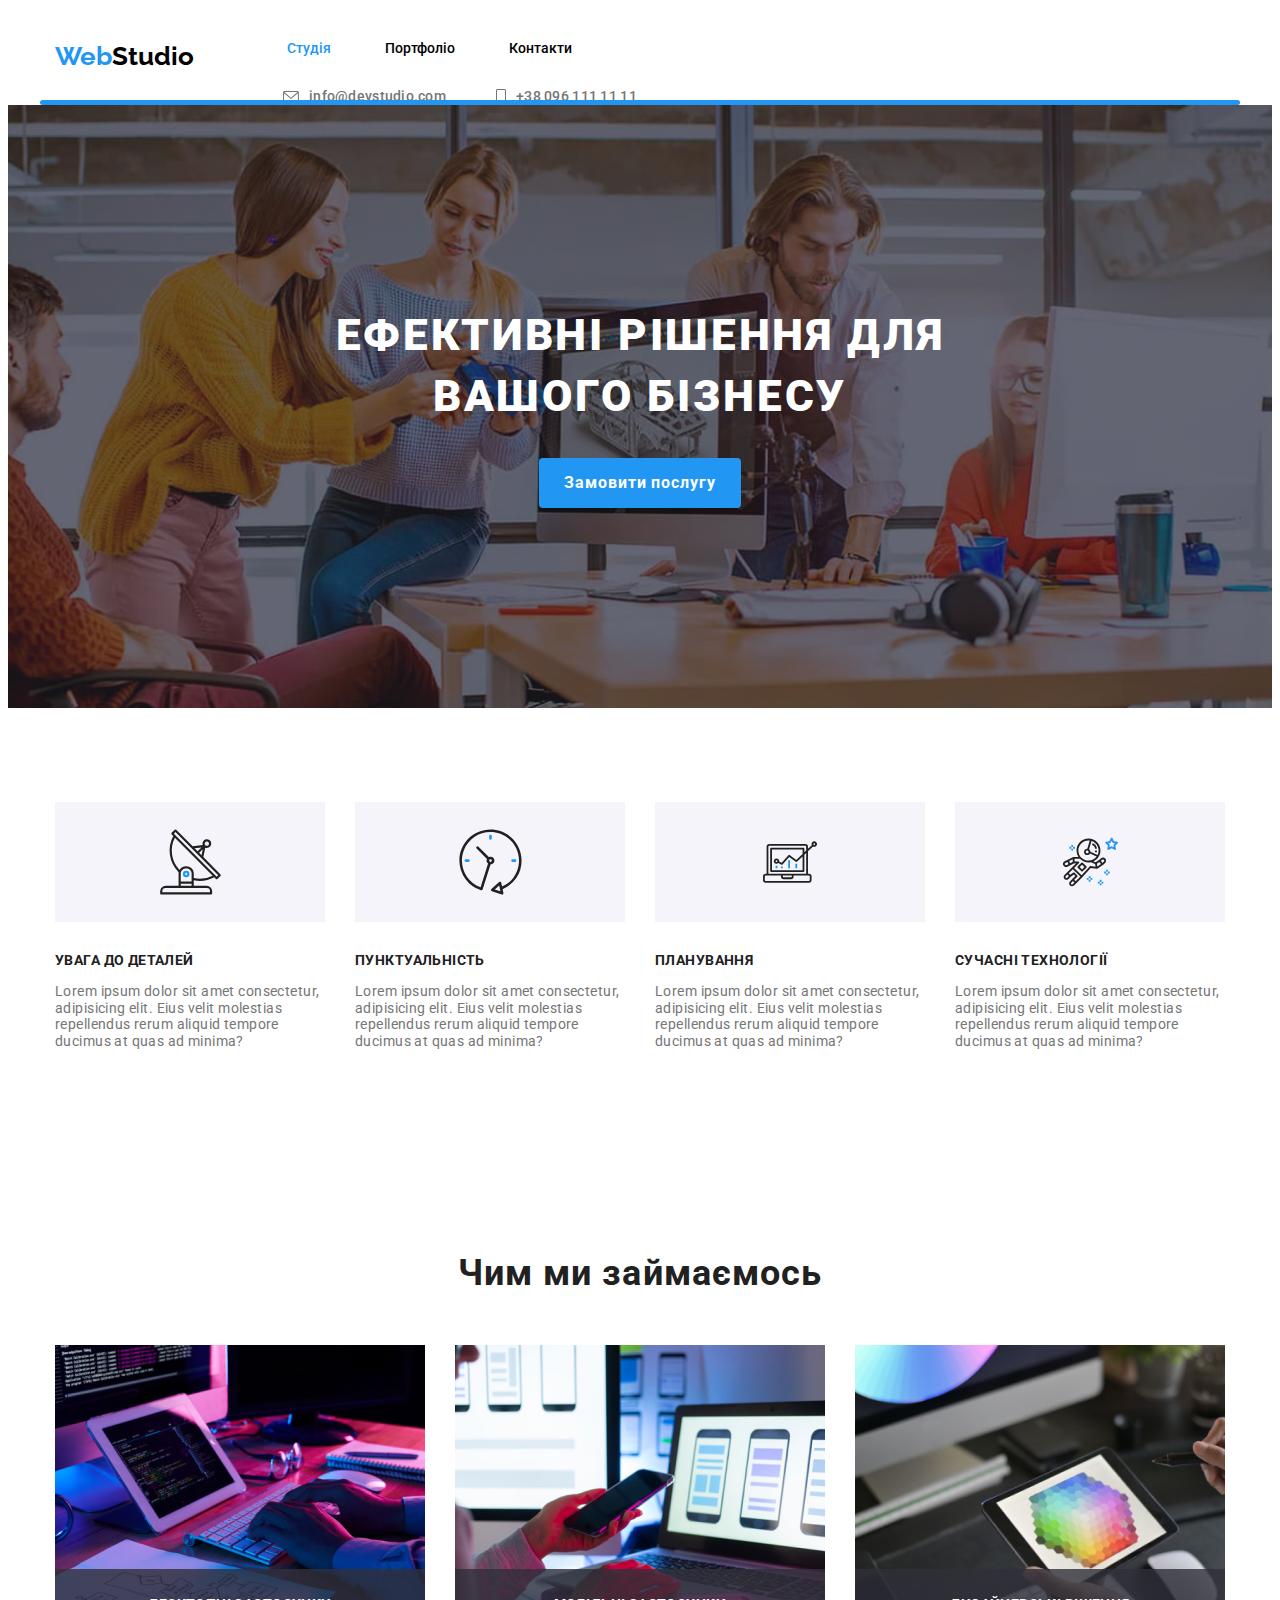
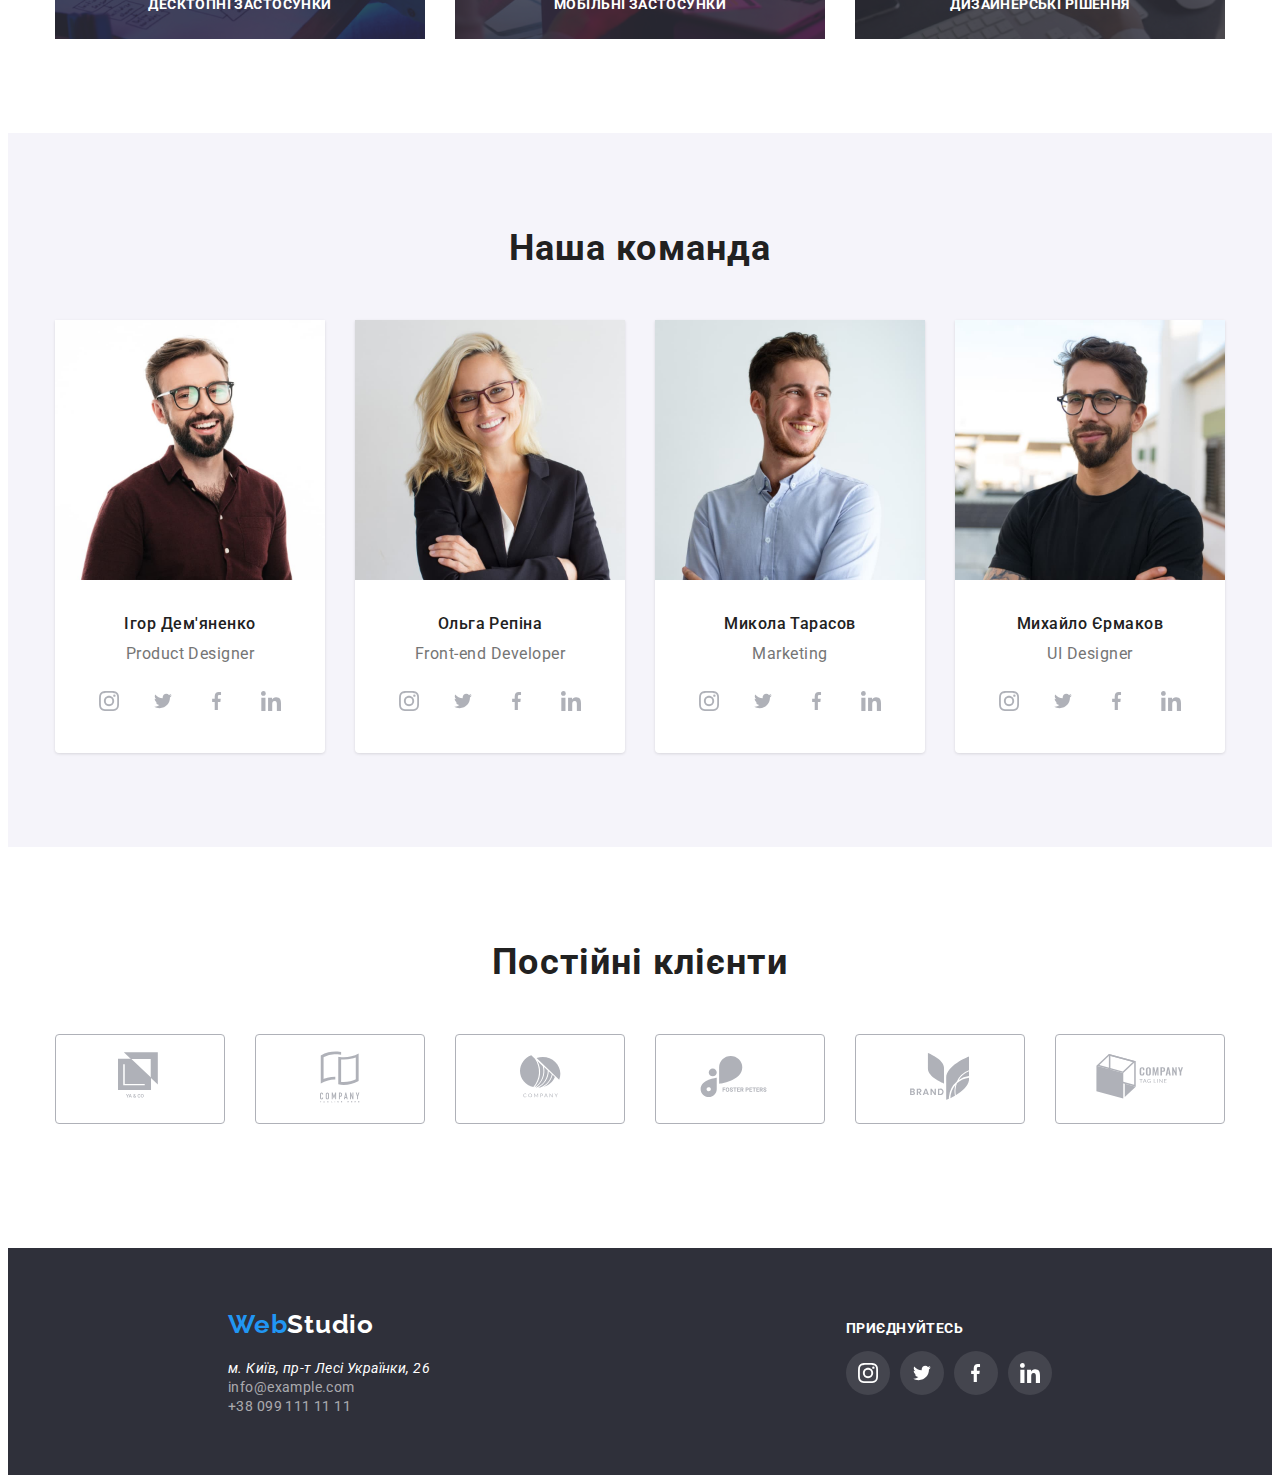
==== commit 16f24916: "add mobile menu" ====
--- a/index.html
+++ b/index.html
@@ -15,7 +15,7 @@
         <div class="container header-nav">
             <a href="./" class="logo"><span class="logo-span">Web</span>Studio</a>
             <!-- Кнопка мобільного меню -->
-            <button type="button" class="mobile-button is-open" data-menu-button aria-expanded="false">
+            <button type="button" class="mobile-button" data-menu-button aria-expanded="false">
                 <svg width="40" height="40" aria-label="Перемикач мобільного меню">
                     <use class="mobile-open" href="./img/icons.svg#icon-burger-menu"></use>
                     <use class="mobile-close" href="./img/icons.svg#icon-close-burger-menu"></use>
@@ -23,7 +23,7 @@
             </button>
 
             <div class="mobile-menu" data-menu id="mobile-menu">
-                <div class="navigation">
+                <div>
                     <nav class="navigation">
                         <ul class="nav-list">
                             <li class="list-item"><a href="./" class="nav-link current">Студія</a></li>
@@ -34,16 +34,16 @@
                 </div>
                 <div>
                     <div class="contacts">
-                        <ul class="link-list">
+                        <ul class="contacts-list">
                             <li class="list-link-item">
-                                <a href="mailto:info@devstudio.com" class="info-link">
+                                <a class="contacts-link" href="mailto:info@devstudio.com">
                                 <svg class="nav-icons" width="16" height="12">
                                     <use href="/img/icons.svg#icon-mail"></use>
                                 </svg>
                                 info@devstudio.com</a>
                             </li>
                             <li class="list-link-item">
-                                <a href="tel:+380961111111" class="info-link">
+                                <a class="contacts-link" href="tel:+380961111111">
                                 <svg class="nav-icons" width="10" height="16">
                                     <use href="/img/icons.svg#icon-phone"></use>
                                 </svg>
--- a/css/main.min.css
+++ b/css/main.min.css
@@ -1 +1 @@
-:root{--primary-color: #212121;--text-color: #757575;--secondary-color: #FFFFFF;--secondary-link-color: rgba(255, 255, 255, 0.6);--accent-color: #2196F3;--grey: #F5F4FA;--svg: #AFB1B8}html{-webkit-box-sizing:border-box;box-sizing:border-box}*,*::before,*::after{-webkit-box-sizing:inherit;box-sizing:inherit}body{color:var(--text-color);background-color:var(--secondary-color);font-family:roboto,sans-serif}a{text-decoration:none}h1,h2,h3,p,ul{margin-top:0}ul{list-style:none;margin:0;padding:0}.section{padding-top:94px;padding-bottom:94px;margin-top:0;margin-bottom:0}.section-title{color:var(--primary-color);font-family:Roboto,sans-serif;font-weight:700;font-size:36px;line-height:1.2;text-align:center;letter-spacing:.03em;margin-bottom:50px}.container{width:100%;margin-right:auto;margin-left:auto;padding-left:15px;padding-right:15px;margin-top:0px}@media(min-width: 480px){.container{width:480px}}@media(min-width: 768px){.container{width:768px}}@media(min-width: 1200px){.container{width:1200px}}.visually-hidden{position:absolute;width:1px;height:1px;border:0;margin:-1px;padding:0;clip:rect(0 0 0 0);overflow:hidden}.line{position:absolute;width:100%;height:0px;left:0px;top:66px;border:.5px solid #ececec}@media(max-width: 767px){.mobile-button{position:absolute;top:10px;right:15px;display:-webkit-inline-box;display:-ms-inline-flexbox;display:inline-flex;margin:0;padding:0;border:none;background-color:rgba(0,0,0,0);cursor:pointer;-webkit-transition:fill 250ms cubic-bezier(0.4, 0, 0.2, 1);transition:fill 250ms cubic-bezier(0.4, 0, 0.2, 1)}.mobile-button:hover,.mobile-button:focus{fill:var(--accent-color)}.mobile-button .mobile-open{display:none}.mobile-button.is-open .mobile-close{display:none}.mobile-button.is-open .mobile-open{display:block}}@media(min-width: 768px){.mobile-button{display:none}}.logo{color:#000;font-family:Raleway,sans-serif;font-weight:700;font-size:26px;line-height:1.2;letter-spacing:3%;margin-top:10px;margin-bottom:25px}.logo-span{color:var(--accent-color)}.header-nav{margin-bottom:0;display:-webkit-box;display:-ms-flexbox;display:flex;-webkit-box-pack:start;-ms-flex-pack:start;justify-content:flex-start;-webkit-box-align:center;-ms-flex-align:center;align-items:center}.nav-list{list-style:none;display:-webkit-box;display:-ms-flexbox;display:flex;margin-left:93px}.list-item{color:var(--text-color);margin-right:54px}.list-item:last-child{margin-right:0}.nav-link{color:var(--primary-color);font-family:Roboto,sans-serif;font-weight:500;font-size:14px;line-height:1.2;position:relative;padding-top:23px;padding-bottom:23px}.nav-link:hover,.nav-link:focus,.nav-link.current{color:var(--accent-color)}.nav-link.current::after{position:absolute;content:"";bottom:0;left:0;height:5px;width:100%;background-color:var(--accent-color);border-radius:4px}.info-link:hover,.info-link:focus{color:var(--accent-color)}.link-list{display:-webkit-box;display:-ms-flexbox;display:flex;-webkit-box-pack:start;-ms-flex-pack:start;justify-content:flex-start;-webkit-box-align:center;-ms-flex-align:center;align-items:center;margin-left:auto}@media(min-width: 768px){.link-list{-webkit-box-orient:vertical;-webkit-box-direction:normal;-ms-flex-direction:column;flex-direction:column;margin-left:none}}@media(min-width: 1200px){.link-list{-webkit-box-orient:horizontal;-webkit-box-direction:normal;-ms-flex-direction:row;flex-direction:row}}.link-list li+li{margin-left:50px}.info-link{display:-webkit-box;display:-ms-flexbox;display:flex;-webkit-box-align:center;-ms-flex-align:center;align-items:center;color:var(--text-color)}.link-list .info-link:hover,.link-list .info-link:focus{fill:var(--accent-color)}.nav-icons{margin-right:10px;fill:currentColor}.hero-section{background-color:#2f303a;padding-bottom:200px;padding-top:200px;text-align:center;background-image:-webkit-gradient(linear, left top, right top, from(rgba(47, 48, 58, 0.4)), to(rgba(47, 48, 58, 0.4))),url(../img/background.jpg);background-image:linear-gradient(to right, rgba(47, 48, 58, 0.4), rgba(47, 48, 58, 0.4)),url(../img/background.jpg);background-position:center;background-size:cover;background-repeat:no-repeat}.hero-title{color:var(--secondary-color);font-family:Roboto,sans-serif;font-weight:900;font-size:44px;line-height:1.4;margin-right:auto;margin-left:auto;margin-bottom:30px;letter-spacing:.06em}@media(max-width: 1199px){.hero-title{font-size:26px;line-height:1.6}}.button{background-color:var(--accent-color);color:var(--secondary-color);font-family:Roboto,sans-serif;font-weight:700;font-size:16px;line-height:1.2;text-align:center;border:none;border-radius:4px;min-width:200px;height:50px;display:inline-block;padding:10px 25px;-webkit-box-shadow:0px 4px 4px rgba(0,0,0,.15);box-shadow:0px 4px 4px rgba(0,0,0,.15);letter-spacing:.06em;cursor:pointer}.backdrop{position:fixed;z-index:2;top:0;left:0;width:100%;height:100%;background-color:rgba(0,0,0,.2);opacity:1;-webkit-transition:opacity 300ms cubic-bezier(0.4, 0, 0.2, 1);transition:opacity 300ms cubic-bezier(0.4, 0, 0.2, 1)}.backdrop.is-hidden{opacity:0;pointer-events:none}.modal{position:absolute;top:50%;left:50%;padding:40px;background-color:var(--secondary-color);-webkit-transform:translate(-50%, -50%) scale(1);transform:translate(-50%, -50%) scale(1);-webkit-transition:-webkit-transform 300ms cubic-bezier(0.4, 0, 0.2, 1);transition:-webkit-transform 300ms cubic-bezier(0.4, 0, 0.2, 1);transition:transform 300ms cubic-bezier(0.4, 0, 0.2, 1);transition:transform 300ms cubic-bezier(0.4, 0, 0.2, 1), -webkit-transform 300ms cubic-bezier(0.4, 0, 0.2, 1)}.backdrop.is-hidden .modal{-webkit-transform:translate(-50%, -50%) scale(0.7);transform:translate(-50%, -50%) scale(0.7)}@media(min-width: 480px){.modal{width:450px;max-height:609px;height:100%;overflow:scroll}}@media(min-width: 1200px){.modal{width:528px;height:581px}}.modal-button{position:absolute;background-image:url(../img/close.svg);width:30px;height:30px;top:8px;right:8px;border:none;background-color:var(--secondary-color);cursor:pointer}.form,.fields,.field{display:-webkit-box;display:-ms-flexbox;display:flex;-webkit-box-orient:vertical;-webkit-box-direction:normal;-ms-flex-direction:column;flex-direction:column}.form h3{font-size:20px;margin-bottom:30px;color:var(--primary-color)}.field{position:relative}.field:not(:last-child){margin-bottom:10px}.field:focus-within .form-field,.field:hover .form-field,.field:focus-within .textarea,.field:hover .textarea{border:1px solid var(--accent-color)}.field:focus-within .form-icon,.field:hover .form-icon{fill:var(--accent-color)}.form-field,.textarea{padding-left:42px;height:40px;border:1px solid rgba(33,33,33,.2);border-radius:4px;-webkit-transition:border 250ms cubic-bezier(0.4, 0, 0.2, 1);transition:border 250ms cubic-bezier(0.4, 0, 0.2, 1);outline:none}.form label{text-align:left;margin-bottom:4px}.form-icon{position:absolute;top:35px;left:14px;width:18px;height:18px;fill:#212121;-webkit-transition:fill 250ms cubic-bezier(0.4, 0, 0.2, 1);transition:fill 250ms cubic-bezier(0.4, 0, 0.2, 1)}.field-checkbox{-webkit-appearance:none;-moz-appearance:none;appearance:none}.checkbox-icon{display:inline-block;margin-right:8px;padding:0;border:2px solid var(--primary-color);border-radius:2px}.field-checkbox:focus-within+.checkbox-icon{border:2px solid var(--accent-color)}.field-checkbox:checked+.checkbox-icon{background-color:var(--accent-color);border:2px solid var(--accent-color)}.field-label a{color:var(--accent-color);text-decoration:underline}.textarea{resize:none;height:120px;font-size:14px;padding:12px 16px;margin-bottom:20px}.checkbox{margin-bottom:15px}.form button{width:200px;height:50px;background:#2196f3;color:var(--secondary-color);border:none;border-radius:4px;font-family:Roboto,sans-serif;font-weight:700;font-size:16px;line-height:30px;letter-spacing:.06em;text-align:center;margin-right:auto;margin-left:auto;cursor:pointer;margin-bottom:40px}@media(min-width: 768px){.features{display:-webkit-box;display:-ms-flexbox;display:flex;-ms-flex-wrap:wrap;flex-wrap:wrap;margin:-15px}}@media(min-width: 1200px){.features{-webkit-box-pack:justify;-ms-flex-pack:justify;justify-content:space-between}}.features-title{color:var(--primary-color);font-family:Roboto,sans-serif;font-weight:700;font-size:14px;line-height:1.2;letter-spacing:.03em;text-align:center}@media(min-width: 480px){.features-title{text-align:left}}@media(min-width: 768px){.features-title{text-align:left}}@media(min-width: 1200px){.features-title{text-align:left}}.features-description{color:var(--text-color);font-family:Roboto,sans-serif;font-weight:400;font-weight:400;font-size:14px;line-height:1.2;letter-spacing:.03em}.features-item{width:100%}@media(min-width: 768px){.features-item{width:calc((100% - 60px)/2);margin:15px}}@media(min-width: 1200px){.features-item{width:270px}}.features-icon{background-color:var(--grey);width:270px;height:120px;display:-webkit-box;display:-ms-flexbox;display:flex;-webkit-box-pack:center;-ms-flex-pack:center;justify-content:center;-webkit-box-align:center;-ms-flex-align:center;align-items:center;margin-bottom:30px}@media(max-width: 767px){.features-icon{width:100%}}@media(min-width: 768px){.features-icon{width:100%}}.team{background-color:#f5f4fa}@media(min-width: 768px){.peoples{display:-webkit-box;display:-ms-flexbox;display:flex;-ms-flex-wrap:wrap;flex-wrap:wrap;margin:-15px}}@media(min-width: 1200px){.peoples{margin:-15px}}.team_card{background-color:#fff;-webkit-box-shadow:0px 2px 1px 0px rgba(0,0,0,.2);box-shadow:0px 2px 1px 0px rgba(0,0,0,.2);-webkit-box-shadow:0px 1px 1px 0px rgba(0,0,0,.1411764706);box-shadow:0px 1px 1px 0px rgba(0,0,0,.1411764706);-webkit-box-shadow:0px 1px 3px 0px rgba(0,0,0,.1215686275);box-shadow:0px 1px 3px 0px rgba(0,0,0,.1215686275);text-align:center;border-radius:0px 0px 4px 4px;width:100%;padding-bottom:30px}@media(max-width: 767px){.team_card{margin-bottom:30px}}@media(min-width: 768px){.team_card{width:calc((100% - 60px)/2);margin:15px}}@media(min-width: 1200px){.team_card{width:270px}}.team-img{width:100%;margin-bottom:30px}.names{color:var(--primary-color);font-family:Roboto,sans-serif;font-weight:500;font-size:16px;line-height:1.2;letter-spacing:.03em;margin-bottom:10px}.description{color:var(--text-color);font-family:Roboto,sans-serif;font-weight:400;font-size:16px;line-height:1.2;letter-spacing:.03em;margin-bottom:16px}.social-network-list{display:-webkit-box;display:-ms-flexbox;display:flex;-webkit-box-pack:center;-ms-flex-pack:center;justify-content:center;-webkit-box-align:center;-ms-flex-align:center;align-items:center}.social-item:not(:last-child){margin-right:10px}.social-link{display:-webkit-inline-box;display:-ms-inline-flexbox;display:inline-flex;-webkit-box-align:center;-ms-flex-align:center;align-items:center;-webkit-box-pack:center;-ms-flex-pack:center;justify-content:center;width:44px;height:44px;border-radius:50%;fill:var(--svg)}.social-link:hover,.social-link:focus{fill:var(--secondary-color);background-color:var(--accent-color)}@media(max-width: 1199px){.section.work{display:none}}.images{display:-webkit-box;display:-ms-flexbox;display:flex;-webkit-box-pack:justify;-ms-flex-pack:justify;justify-content:space-between}.image{width:370px}.image-item{position:relative;width:370px;height:294px}.image-item:not(:last-child){margin-right:30px}.img-overlay{position:absolute;z-index:1;left:0;bottom:0;width:100%;height:70px;background:rgba(47,48,58,.8);padding-top:27px;padding-bottom:27px;text-align:center}.img-overlay p{color:var(--secondary-color);font-family:Roboto,sans-serif;font-weight:700;font-size:14px;line-height:1.2;letter-spacing:.03em}.customers-list{display:-webkit-box;display:-ms-flexbox;display:flex;-webkit-box-pack:center;-ms-flex-pack:center;justify-content:center;-webkit-box-align:center;-ms-flex-align:center;align-items:center;-ms-flex-wrap:wrap;flex-wrap:wrap;margin:-15px}.customer-link{fill:var(--svg)}.customer-item{width:100%;height:90px;border:1px solid var(--svg);border-radius:4px;display:-webkit-box;display:-ms-flexbox;display:flex;-webkit-box-pack:center;-ms-flex-pack:center;justify-content:center;-webkit-box-align:center;-ms-flex-align:center;align-items:center}.customer-item:hover{border:1px solid var(--accent-color)}.customer-item:hover .customer-icon{fill:var(--accent-color)}@media(max-width: 767px){.customer-item{width:calc((100% - 60px)/2);margin:15px}}@media(min-width: 768px){.customer-item{width:calc((100% - 60px)/4);margin:15px}}@media(min-width: 1200px){.customer-item{width:calc((100% - 180px)/6)}}.footer{background-color:#2f303a;padding-top:60px;padding-bottom:60px;margin-top:30px}@media(max-width: 767px){.container.footer-container{text-align:center}}@media(min-width: 768px){.container.footer-container{display:-webkit-box;display:-ms-flexbox;display:flex;-ms-flex-pack:distribute;justify-content:space-around}}@media(min-width: 1200px){.container.footer-container{display:-webkit-box;display:-ms-flexbox;display:flex;-webkit-box-align:baseline;-ms-flex-align:baseline;align-items:baseline}}.logofooter{color:var(--secondary-color);font-family:Raleway,sans-serif;font-weight:700;font-size:26px;line-height:1.2;letter-spacing:.03em}.address{color:var(--secondary-color);font-family:Roboto,sans-serif;font-weight:400;font-size:14px;line-height:1.2;margin-top:20px;letter-spacing:.03em}.footer-link{color:var(--secondary-link-color);font-family:Roboto,sans-serif;font-weight:400;font-size:14px;line-height:1.2;margin-top:9px;letter-spacing:.03em}.join{margin-top:12px}@media(max-width: 767px){.join{display:-webkit-box;display:-ms-flexbox;display:flex;-webkit-box-orient:vertical;-webkit-box-direction:normal;-ms-flex-direction:column;flex-direction:column;-webkit-box-align:center;-ms-flex-align:center;align-items:center;margin-top:60px}}@media(min-width: 1200px){.join{margin-left:70px}}.join h3{font-family:Roboto,sans-serif;font-weight:700;font-size:14px;line-height:1.2;letter-spacing:.03em;color:var(--secondary-color)}.footer-social-link{display:-webkit-inline-box;display:-ms-inline-flexbox;display:inline-flex;-webkit-box-align:center;-ms-flex-align:center;align-items:center;-webkit-box-pack:center;-ms-flex-pack:center;justify-content:center;width:44px;height:44px;border-radius:50%;background-color:rgba(255,255,255,.1)}.footer-social-link:hover{background-color:var(--accent-color)}.footer-icons{display:-webkit-box;display:-ms-flexbox;display:flex}.footer-icon{fill:var(--secondary-color)}.filters_div{display:-webkit-box;display:-ms-flexbox;display:flex;-webkit-box-pack:center;-ms-flex-pack:center;justify-content:center;margin-top:94px}@media(min-width: 480px){.filters{display:-webkit-box;display:-ms-flexbox;display:flex;-ms-flex-wrap:wrap;flex-wrap:wrap;margin-bottom:40px;margin-top:-15px}}@media(min-width: 768px){.filters{-webkit-box-pack:center;-ms-flex-pack:center;justify-content:center}}@media(min-width: 1200px){.filters{-webkit-box-pack:center;-ms-flex-pack:center;justify-content:center}}.filter-button{cursor:pointer;height:30px}.filter-button:not(:last-child){margin-right:8px}@media(min-width: 480px)and (max-width: 767px){.filter-button{margin-top:15px}}.link-text{color:var(--primary-color);font-family:Roboto,sans-serif;font-weight:500;font-size:16px;line-height:1.2;letter-spacing:.03em;display:inline-block;border-radius:4px;padding:6px 25px;background-color:#f5f4fa;min-width:73px}.link-text:hover,.link-text:focus{background-color:var(--accent-color);color:var(--secondary-color)}@media(min-width: 768px){.examples{display:-webkit-box;display:-ms-flexbox;display:flex;-ms-flex-wrap:wrap;flex-wrap:wrap;margin-left:-30px;margin-top:-30px}}.example-card{border:1px solid #eee}@media(max-width: 767px){.example-card:not(:last-child){margin-bottom:30px}}@media(min-width: 768px){.example-card{display:block;-ms-flex-preferred-size:calc((100% - 60px)/2);flex-basis:calc((100% - 60px)/2);margin-left:30px;margin-top:30px}}@media(min-width: 1200px){.example-card{display:block;-ms-flex-preferred-size:calc((100% - 90px)/3);flex-basis:calc((100% - 90px)/3);margin-left:30px;margin-top:30px}}.example-card:hover{-webkit-box-shadow:0px 1px 1px rgba(0,0,0,.12),0px 4px 4px rgba(0,0,0,.06),1px 4px 6px rgba(0,0,0,.16);box-shadow:0px 1px 1px rgba(0,0,0,.12),0px 4px 4px rgba(0,0,0,.06),1px 4px 6px rgba(0,0,0,.16)}.img-thumb{position:relative;overflow:hidden}.img-thumb:hover .overlay,.img-thumb:focus .overlay{-webkit-transform:translateY(0);transform:translateY(0)}.overlay{position:absolute;width:100%;height:100%;top:0;left:0;background-color:rgba(33,150,243,.9);padding:35px 15px;margin:0;font-family:Roboto,sans-serif;font-weight:400;font-size:18px;line-height:1.5;letter-spacing:.03em;color:var(--secondary-color);text-align:center;-webkit-transform:translateY(100%);transform:translateY(100%);-webkit-transition:-webkit-transform 250ms cubic-bezier(0.4, 0, 0.2, 1);transition:-webkit-transform 250ms cubic-bezier(0.4, 0, 0.2, 1);transition:transform 250ms cubic-bezier(0.4, 0, 0.2, 1);transition:transform 250ms cubic-bezier(0.4, 0, 0.2, 1), -webkit-transform 250ms cubic-bezier(0.4, 0, 0.2, 1)}.example_image{display:block;width:100%;overflow:hidden}.items-descritption{color:var(--primary-color);font-family:Roboto,sans-serif;font-weight:700;font-size:18px;line-height:1.2px;letter-spacing:.06em;margin-top:20px;text-align:center}.example-description{color:var(--text-color);font-family:Roboto,sans-serif;font-weight:400;font-size:16px;line-height:1.2;letter-spacing:.03em;margin-bottom:20px;text-align:center}.hide{display:none}/*# sourceMappingURL=main.min.css.map */+:root{--primary-color: #212121;--text-color: #757575;--secondary-color: #FFFFFF;--secondary-link-color: rgba(255, 255, 255, 0.6);--accent-color: #2196F3;--grey: #F5F4FA;--svg: #AFB1B8}html{-webkit-box-sizing:border-box;box-sizing:border-box}*,*::before,*::after{-webkit-box-sizing:inherit;box-sizing:inherit}body{color:var(--text-color);background-color:var(--secondary-color);font-family:roboto,sans-serif}a{text-decoration:none}h1,h2,h3,p,ul{margin-top:0}ul{list-style:none;margin:0;padding:0}.section{padding-top:94px;padding-bottom:94px;margin-top:0;margin-bottom:0}.section-title{color:var(--primary-color);font-family:Roboto,sans-serif;font-weight:700;font-size:36px;line-height:1.2;text-align:center;letter-spacing:.03em;margin-bottom:50px}.container{width:100%;margin-right:auto;margin-left:auto;padding-left:15px;padding-right:15px;margin-top:0px}@media(min-width: 480px){.container{width:480px}}@media(min-width: 768px){.container{width:768px}}@media(min-width: 1200px){.container{width:1200px}}.visually-hidden{position:absolute;width:1px;height:1px;border:0;margin:-1px;padding:0;clip:rect(0 0 0 0);overflow:hidden}.line{position:absolute;width:100%;height:0px;left:0px;top:66px;border:.5px solid #ececec}@media(max-width: 767px){.mobile-button{top:10px;position:absolute;right:15px;display:-webkit-inline-box;display:-ms-inline-flexbox;display:inline-flex;margin:0;padding:0;border:none;background-color:rgba(0,0,0,0);cursor:pointer;-webkit-transition:fill 250ms cubic-bezier(0.4, 0, 0.2, 1);transition:fill 250ms cubic-bezier(0.4, 0, 0.2, 1)}.mobile-button:hover,.mobile-button:focus{fill:var(--accent-color)}.mobile-button .mobile-close{display:none}.mobile-button.is-open .mobile-open{display:none}.mobile-button.is-open .mobile-close{display:block}}@media(min-width: 768px){.mobile-button{display:none}}@media(max-width: 767px){.mobile-menu{position:absolute;top:0;left:0;width:100%;height:100vh;background-color:var(--secondary-color);display:none;-webkit-box-orient:vertical;-webkit-box-direction:normal;-ms-flex-direction:column;flex-direction:column;-webkit-box-pack:justify;-ms-flex-pack:justify;justify-content:space-between;padding:48px 83px 48px 40px}.mobile-menu.is-open{display:-webkit-box;display:-ms-flexbox;display:flex}}.logo{color:#000;font-family:Raleway,sans-serif;font-weight:700;font-size:26px;line-height:1.2;letter-spacing:3%}@media(max-width: 767px){.logo{margin:16px 15px}}.logo-span{color:var(--accent-color)}@media(max-width: 767px){.networks-list{display:-webkit-box;display:-ms-flexbox;display:flex;-webkit-box-align:center;-ms-flex-align:center;align-items:center}}@media(min-width: 768px){.networks-list{display:none}}@media(max-width: 767px){.networks-item{font-family:"Roboto";font-style:normal;font-weight:500;font-size:18px;line-height:22px;letter-spacing:.02em}.networks-item:not(:last-child){margin-right:20px}}@media(max-width: 767px){.networks-item a{color:#2196f3}}.header-nav{position:relative;display:-webkit-box;display:-ms-flexbox;display:flex;-webkit-box-pack:start;-ms-flex-pack:start;justify-content:flex-start;-webkit-box-align:center;-ms-flex-align:center;align-items:center;-webkit-box-sizing:border-box;box-sizing:border-box;margin-bottom:0}.nav-list{display:-webkit-box;display:-ms-flexbox;display:flex}@media(max-width: 767px){.nav-list{-webkit-box-orient:vertical;-webkit-box-direction:normal;-ms-flex-direction:column;flex-direction:column}}@media(min-width: 768px){.nav-list{margin-left:90px}}@media(min-width: 1200px){.nav-list{margin-left:93px}}.list-item{color:var(--text-color)}@media(max-width: 767px){.list-item:not(:last-child){margin-bottom:35px}}@media(min-width: 768px){.list-item:not(:last-child){margin-right:54px}}.nav-link{color:#000;font-family:Roboto,sans-serif;font-weight:500;line-height:1.2}@media(max-width: 767px){.nav-link{font-size:40px}}@media(min-width: 768px){.nav-link{display:block;padding-top:32px;padding-bottom:32px;font-size:14px}}.nav-link:hover,.nav-link:focus,.nav-link.current{color:var(--accent-color)}.nav-link.current::after{position:absolute;content:"";bottom:0;left:0;height:5px;width:100%;background-color:var(--accent-color);border-radius:4px}@media(max-width: 767px){.contacts{margin-bottom:64px}}@media(min-width: 768px){.contacts{margin-left:89px}}.contacts-list{display:-webkit-box;display:-ms-flexbox;display:flex}@media(max-width: 767px){.contacts-list{-webkit-box-orient:vertical;-webkit-box-direction:reverse;-ms-flex-direction:column-reverse;flex-direction:column-reverse}}@media(min-width: 768px){.contacts-list{-webkit-box-orient:vertical;-webkit-box-direction:normal;-ms-flex-direction:column;flex-direction:column}}@media(min-width: 1200px){.contacts-list{-webkit-box-orient:horizontal;-webkit-box-direction:normal;-ms-flex-direction:row;flex-direction:row;margin-left:auto}}@media(min-width: 1200px){.contacts-list li+li{margin-left:50px}}@media(max-width: 767px){.list-link-item:last-child{margin-bottom:32px}}.contacts-link{color:var(--text-color);font-weight:500;line-height:1.14;letter-spacing:.02em}@media(max-width: 767px){.contacts-link{font-size:24px}}@media(min-width: 1200px){.contacts-link{display:-webkit-box;display:-ms-flexbox;display:flex;-webkit-box-align:center;-ms-flex-align:center;align-items:center;font-size:14px}}.contacts-link:hover,.contacts-link:focus{fill:var(--accent-color);color:var(--accent-color)}.nav-icons{margin-right:10px;fill:currentColor}@media(max-width: 767px){.nav-icons{display:none}}.hero-section{background-color:#2f303a;padding-bottom:200px;padding-top:200px;text-align:center;background-image:-webkit-gradient(linear, left top, right top, from(rgba(47, 48, 58, 0.4)), to(rgba(47, 48, 58, 0.4))),url(../img/background.jpg);background-image:linear-gradient(to right, rgba(47, 48, 58, 0.4), rgba(47, 48, 58, 0.4)),url(../img/background.jpg);background-position:center;background-size:cover;background-repeat:no-repeat}.hero-title{color:var(--secondary-color);font-family:Roboto,sans-serif;font-weight:900;font-size:44px;line-height:1.4;margin-right:auto;margin-left:auto;margin-bottom:30px;letter-spacing:.06em}@media(max-width: 1199px){.hero-title{font-size:26px;line-height:1.6}}.button{background-color:var(--accent-color);color:var(--secondary-color);font-family:Roboto,sans-serif;font-weight:700;font-size:16px;line-height:1.2;text-align:center;border:none;border-radius:4px;min-width:200px;height:50px;display:inline-block;padding:10px 25px;-webkit-box-shadow:0px 4px 4px rgba(0,0,0,.15);box-shadow:0px 4px 4px rgba(0,0,0,.15);letter-spacing:.06em;cursor:pointer}.backdrop{position:fixed;z-index:2;top:0;left:0;width:100%;height:100%;background-color:rgba(0,0,0,.2);opacity:1;-webkit-transition:opacity 300ms cubic-bezier(0.4, 0, 0.2, 1);transition:opacity 300ms cubic-bezier(0.4, 0, 0.2, 1)}.backdrop.is-hidden{opacity:0;pointer-events:none}.modal{position:absolute;top:50%;left:50%;padding:40px;background-color:var(--secondary-color);-webkit-transform:translate(-50%, -50%) scale(1);transform:translate(-50%, -50%) scale(1);-webkit-transition:-webkit-transform 300ms cubic-bezier(0.4, 0, 0.2, 1);transition:-webkit-transform 300ms cubic-bezier(0.4, 0, 0.2, 1);transition:transform 300ms cubic-bezier(0.4, 0, 0.2, 1);transition:transform 300ms cubic-bezier(0.4, 0, 0.2, 1), -webkit-transform 300ms cubic-bezier(0.4, 0, 0.2, 1)}.backdrop.is-hidden .modal{-webkit-transform:translate(-50%, -50%) scale(0.7);transform:translate(-50%, -50%) scale(0.7)}@media(min-width: 480px){.modal{width:450px;max-height:609px;height:100%;overflow:scroll}}@media(min-width: 1200px){.modal{width:528px;height:581px}}.modal-button{position:absolute;background-image:url(../img/close.svg);width:30px;height:30px;top:8px;right:8px;border:none;background-color:var(--secondary-color);cursor:pointer}.form,.fields,.field{display:-webkit-box;display:-ms-flexbox;display:flex;-webkit-box-orient:vertical;-webkit-box-direction:normal;-ms-flex-direction:column;flex-direction:column}.form h3{font-size:20px;margin-bottom:30px;color:var(--primary-color)}.field{position:relative}.field:not(:last-child){margin-bottom:10px}.field:focus-within .form-field,.field:hover .form-field,.field:focus-within .textarea,.field:hover .textarea{border:1px solid var(--accent-color)}.field:focus-within .form-icon,.field:hover .form-icon{fill:var(--accent-color)}.form-field,.textarea{padding-left:42px;height:40px;border:1px solid rgba(33,33,33,.2);border-radius:4px;-webkit-transition:border 250ms cubic-bezier(0.4, 0, 0.2, 1);transition:border 250ms cubic-bezier(0.4, 0, 0.2, 1);outline:none}.form label{text-align:left;margin-bottom:4px}.form-icon{position:absolute;top:35px;left:14px;width:18px;height:18px;fill:#212121;-webkit-transition:fill 250ms cubic-bezier(0.4, 0, 0.2, 1);transition:fill 250ms cubic-bezier(0.4, 0, 0.2, 1)}.field-checkbox{-webkit-appearance:none;-moz-appearance:none;appearance:none}.checkbox-icon{display:inline-block;margin-right:8px;padding:0;border:2px solid var(--primary-color);border-radius:2px}.field-checkbox:focus-within+.checkbox-icon{border:2px solid var(--accent-color)}.field-checkbox:checked+.checkbox-icon{background-color:var(--accent-color);border:2px solid var(--accent-color)}.field-label a{color:var(--accent-color);text-decoration:underline}.textarea{resize:none;height:120px;font-size:14px;padding:12px 16px;margin-bottom:20px}.checkbox{margin-bottom:15px}.form button{width:200px;height:50px;background:#2196f3;color:var(--secondary-color);border:none;border-radius:4px;font-family:Roboto,sans-serif;font-weight:700;font-size:16px;line-height:30px;letter-spacing:.06em;text-align:center;margin-right:auto;margin-left:auto;cursor:pointer;margin-bottom:40px}@media(min-width: 768px){.features{display:-webkit-box;display:-ms-flexbox;display:flex;-ms-flex-wrap:wrap;flex-wrap:wrap;margin:-15px}}@media(min-width: 1200px){.features{-webkit-box-pack:justify;-ms-flex-pack:justify;justify-content:space-between}}.features-title{color:var(--primary-color);font-family:Roboto,sans-serif;font-weight:700;font-size:14px;line-height:1.2;letter-spacing:.03em;text-align:center}@media(min-width: 480px){.features-title{text-align:left}}@media(min-width: 768px){.features-title{text-align:left}}@media(min-width: 1200px){.features-title{text-align:left}}.features-description{color:var(--text-color);font-family:Roboto,sans-serif;font-weight:400;font-weight:400;font-size:14px;line-height:1.2;letter-spacing:.03em}.features-item{width:100%}@media(min-width: 768px){.features-item{width:calc((100% - 60px)/2);margin:15px}}@media(min-width: 1200px){.features-item{width:270px}}.features-icon{background-color:var(--grey);width:270px;height:120px;display:-webkit-box;display:-ms-flexbox;display:flex;-webkit-box-pack:center;-ms-flex-pack:center;justify-content:center;-webkit-box-align:center;-ms-flex-align:center;align-items:center;margin-bottom:30px}@media(max-width: 767px){.features-icon{width:100%}}@media(min-width: 768px){.features-icon{width:100%}}.team{background-color:#f5f4fa}@media(min-width: 768px){.peoples{display:-webkit-box;display:-ms-flexbox;display:flex;-ms-flex-wrap:wrap;flex-wrap:wrap;margin:-15px}}@media(min-width: 1200px){.peoples{margin:-15px}}.team_card{background-color:#fff;-webkit-box-shadow:0px 2px 1px 0px rgba(0,0,0,.2);box-shadow:0px 2px 1px 0px rgba(0,0,0,.2);-webkit-box-shadow:0px 1px 1px 0px rgba(0,0,0,.1411764706);box-shadow:0px 1px 1px 0px rgba(0,0,0,.1411764706);-webkit-box-shadow:0px 1px 3px 0px rgba(0,0,0,.1215686275);box-shadow:0px 1px 3px 0px rgba(0,0,0,.1215686275);text-align:center;border-radius:0px 0px 4px 4px;width:100%;padding-bottom:30px}@media(max-width: 767px){.team_card{margin-bottom:30px}}@media(min-width: 768px){.team_card{width:calc((100% - 60px)/2);margin:15px}}@media(min-width: 1200px){.team_card{width:270px}}.team-img{width:100%;margin-bottom:30px}.names{color:var(--primary-color);font-family:Roboto,sans-serif;font-weight:500;font-size:16px;line-height:1.2;letter-spacing:.03em;margin-bottom:10px}.description{color:var(--text-color);font-family:Roboto,sans-serif;font-weight:400;font-size:16px;line-height:1.2;letter-spacing:.03em;margin-bottom:16px}.social-network-list{display:-webkit-box;display:-ms-flexbox;display:flex;-webkit-box-pack:center;-ms-flex-pack:center;justify-content:center;-webkit-box-align:center;-ms-flex-align:center;align-items:center}.social-item:not(:last-child){margin-right:10px}.social-link{display:-webkit-inline-box;display:-ms-inline-flexbox;display:inline-flex;-webkit-box-align:center;-ms-flex-align:center;align-items:center;-webkit-box-pack:center;-ms-flex-pack:center;justify-content:center;width:44px;height:44px;border-radius:50%;fill:var(--svg)}.social-link:hover,.social-link:focus{fill:var(--secondary-color);background-color:var(--accent-color)}@media(max-width: 1199px){.section.work{display:none}}.images{display:-webkit-box;display:-ms-flexbox;display:flex;-webkit-box-pack:justify;-ms-flex-pack:justify;justify-content:space-between}.image{width:370px}.image-item{position:relative;width:370px;height:294px}.image-item:not(:last-child){margin-right:30px}.img-overlay{position:absolute;z-index:1;left:0;bottom:0;width:100%;height:70px;background:rgba(47,48,58,.8);padding-top:27px;padding-bottom:27px;text-align:center}.img-overlay p{color:var(--secondary-color);font-family:Roboto,sans-serif;font-weight:700;font-size:14px;line-height:1.2;letter-spacing:.03em}.customers-list{display:-webkit-box;display:-ms-flexbox;display:flex;-webkit-box-pack:center;-ms-flex-pack:center;justify-content:center;-webkit-box-align:center;-ms-flex-align:center;align-items:center;-ms-flex-wrap:wrap;flex-wrap:wrap;margin:-15px}.customer-link{fill:var(--svg)}.customer-item{width:100%;height:90px;border:1px solid var(--svg);border-radius:4px;display:-webkit-box;display:-ms-flexbox;display:flex;-webkit-box-pack:center;-ms-flex-pack:center;justify-content:center;-webkit-box-align:center;-ms-flex-align:center;align-items:center}.customer-item:hover{border:1px solid var(--accent-color)}.customer-item:hover .customer-icon{fill:var(--accent-color)}@media(max-width: 767px){.customer-item{width:calc((100% - 60px)/2);margin:15px}}@media(min-width: 768px){.customer-item{width:calc((100% - 60px)/4);margin:15px}}@media(min-width: 1200px){.customer-item{width:calc((100% - 180px)/6)}}.footer{background-color:#2f303a;padding-top:60px;padding-bottom:60px;margin-top:30px}@media(max-width: 767px){.container.footer-container{text-align:center}}@media(min-width: 768px){.container.footer-container{display:-webkit-box;display:-ms-flexbox;display:flex;-ms-flex-pack:distribute;justify-content:space-around}}@media(min-width: 1200px){.container.footer-container{display:-webkit-box;display:-ms-flexbox;display:flex;-webkit-box-align:baseline;-ms-flex-align:baseline;align-items:baseline}}.logofooter{color:var(--secondary-color);font-family:Raleway,sans-serif;font-weight:700;font-size:26px;line-height:1.2;letter-spacing:.03em}.address{color:var(--secondary-color);font-family:Roboto,sans-serif;font-weight:400;font-size:14px;line-height:1.2;margin-top:20px;letter-spacing:.03em}.footer-link{color:var(--secondary-link-color);font-family:Roboto,sans-serif;font-weight:400;font-size:14px;line-height:1.2;margin-top:9px;letter-spacing:.03em}.join{margin-top:12px}@media(max-width: 767px){.join{display:-webkit-box;display:-ms-flexbox;display:flex;-webkit-box-orient:vertical;-webkit-box-direction:normal;-ms-flex-direction:column;flex-direction:column;-webkit-box-align:center;-ms-flex-align:center;align-items:center;margin-top:60px}}@media(min-width: 1200px){.join{margin-left:70px}}.join h3{font-family:Roboto,sans-serif;font-weight:700;font-size:14px;line-height:1.2;letter-spacing:.03em;color:var(--secondary-color)}.footer-social-link{display:-webkit-inline-box;display:-ms-inline-flexbox;display:inline-flex;-webkit-box-align:center;-ms-flex-align:center;align-items:center;-webkit-box-pack:center;-ms-flex-pack:center;justify-content:center;width:44px;height:44px;border-radius:50%;background-color:rgba(255,255,255,.1)}.footer-social-link:hover{background-color:var(--accent-color)}.footer-icons{display:-webkit-box;display:-ms-flexbox;display:flex}.footer-icon{fill:var(--secondary-color)}.filters_div{display:-webkit-box;display:-ms-flexbox;display:flex;-webkit-box-pack:center;-ms-flex-pack:center;justify-content:center;margin-top:94px}@media(min-width: 480px){.filters{display:-webkit-box;display:-ms-flexbox;display:flex;-ms-flex-wrap:wrap;flex-wrap:wrap;margin-bottom:40px;margin-top:-15px}}@media(min-width: 768px){.filters{-webkit-box-pack:center;-ms-flex-pack:center;justify-content:center}}@media(min-width: 1200px){.filters{-webkit-box-pack:center;-ms-flex-pack:center;justify-content:center}}.filter-button{cursor:pointer;height:30px}.filter-button:not(:last-child){margin-right:8px}@media(min-width: 480px)and (max-width: 767px){.filter-button{margin-top:15px}}.link-text{color:var(--primary-color);font-family:Roboto,sans-serif;font-weight:500;font-size:16px;line-height:1.2;letter-spacing:.03em;display:inline-block;border-radius:4px;padding:6px 25px;background-color:#f5f4fa;min-width:73px}.link-text:hover,.link-text:focus{background-color:var(--accent-color);color:var(--secondary-color)}@media(min-width: 768px){.examples{display:-webkit-box;display:-ms-flexbox;display:flex;-ms-flex-wrap:wrap;flex-wrap:wrap;margin-left:-30px;margin-top:-30px}}.example-card{border:1px solid #eee}@media(max-width: 767px){.example-card:not(:last-child){margin-bottom:30px}}@media(min-width: 768px){.example-card{display:block;-ms-flex-preferred-size:calc((100% - 60px)/2);flex-basis:calc((100% - 60px)/2);margin-left:30px;margin-top:30px}}@media(min-width: 1200px){.example-card{display:block;-ms-flex-preferred-size:calc((100% - 90px)/3);flex-basis:calc((100% - 90px)/3);margin-left:30px;margin-top:30px}}.example-card:hover{-webkit-box-shadow:0px 1px 1px rgba(0,0,0,.12),0px 4px 4px rgba(0,0,0,.06),1px 4px 6px rgba(0,0,0,.16);box-shadow:0px 1px 1px rgba(0,0,0,.12),0px 4px 4px rgba(0,0,0,.06),1px 4px 6px rgba(0,0,0,.16)}.img-thumb{position:relative;overflow:hidden}.img-thumb:hover .overlay,.img-thumb:focus .overlay{-webkit-transform:translateY(0);transform:translateY(0)}.overlay{position:absolute;width:100%;height:100%;top:0;left:0;background-color:rgba(33,150,243,.9);padding:35px 15px;margin:0;font-family:Roboto,sans-serif;font-weight:400;font-size:18px;line-height:1.5;letter-spacing:.03em;color:var(--secondary-color);text-align:center;-webkit-transform:translateY(100%);transform:translateY(100%);-webkit-transition:-webkit-transform 250ms cubic-bezier(0.4, 0, 0.2, 1);transition:-webkit-transform 250ms cubic-bezier(0.4, 0, 0.2, 1);transition:transform 250ms cubic-bezier(0.4, 0, 0.2, 1);transition:transform 250ms cubic-bezier(0.4, 0, 0.2, 1), -webkit-transform 250ms cubic-bezier(0.4, 0, 0.2, 1)}.example_image{display:block;width:100%;overflow:hidden}.items-descritption{color:var(--primary-color);font-family:Roboto,sans-serif;font-weight:700;font-size:18px;line-height:1.2px;letter-spacing:.06em;margin-top:20px;text-align:center}.example-description{color:var(--text-color);font-family:Roboto,sans-serif;font-weight:400;font-size:16px;line-height:1.2;letter-spacing:.03em;margin-bottom:20px;text-align:center}.hide{display:none}/*# sourceMappingURL=main.min.css.map */